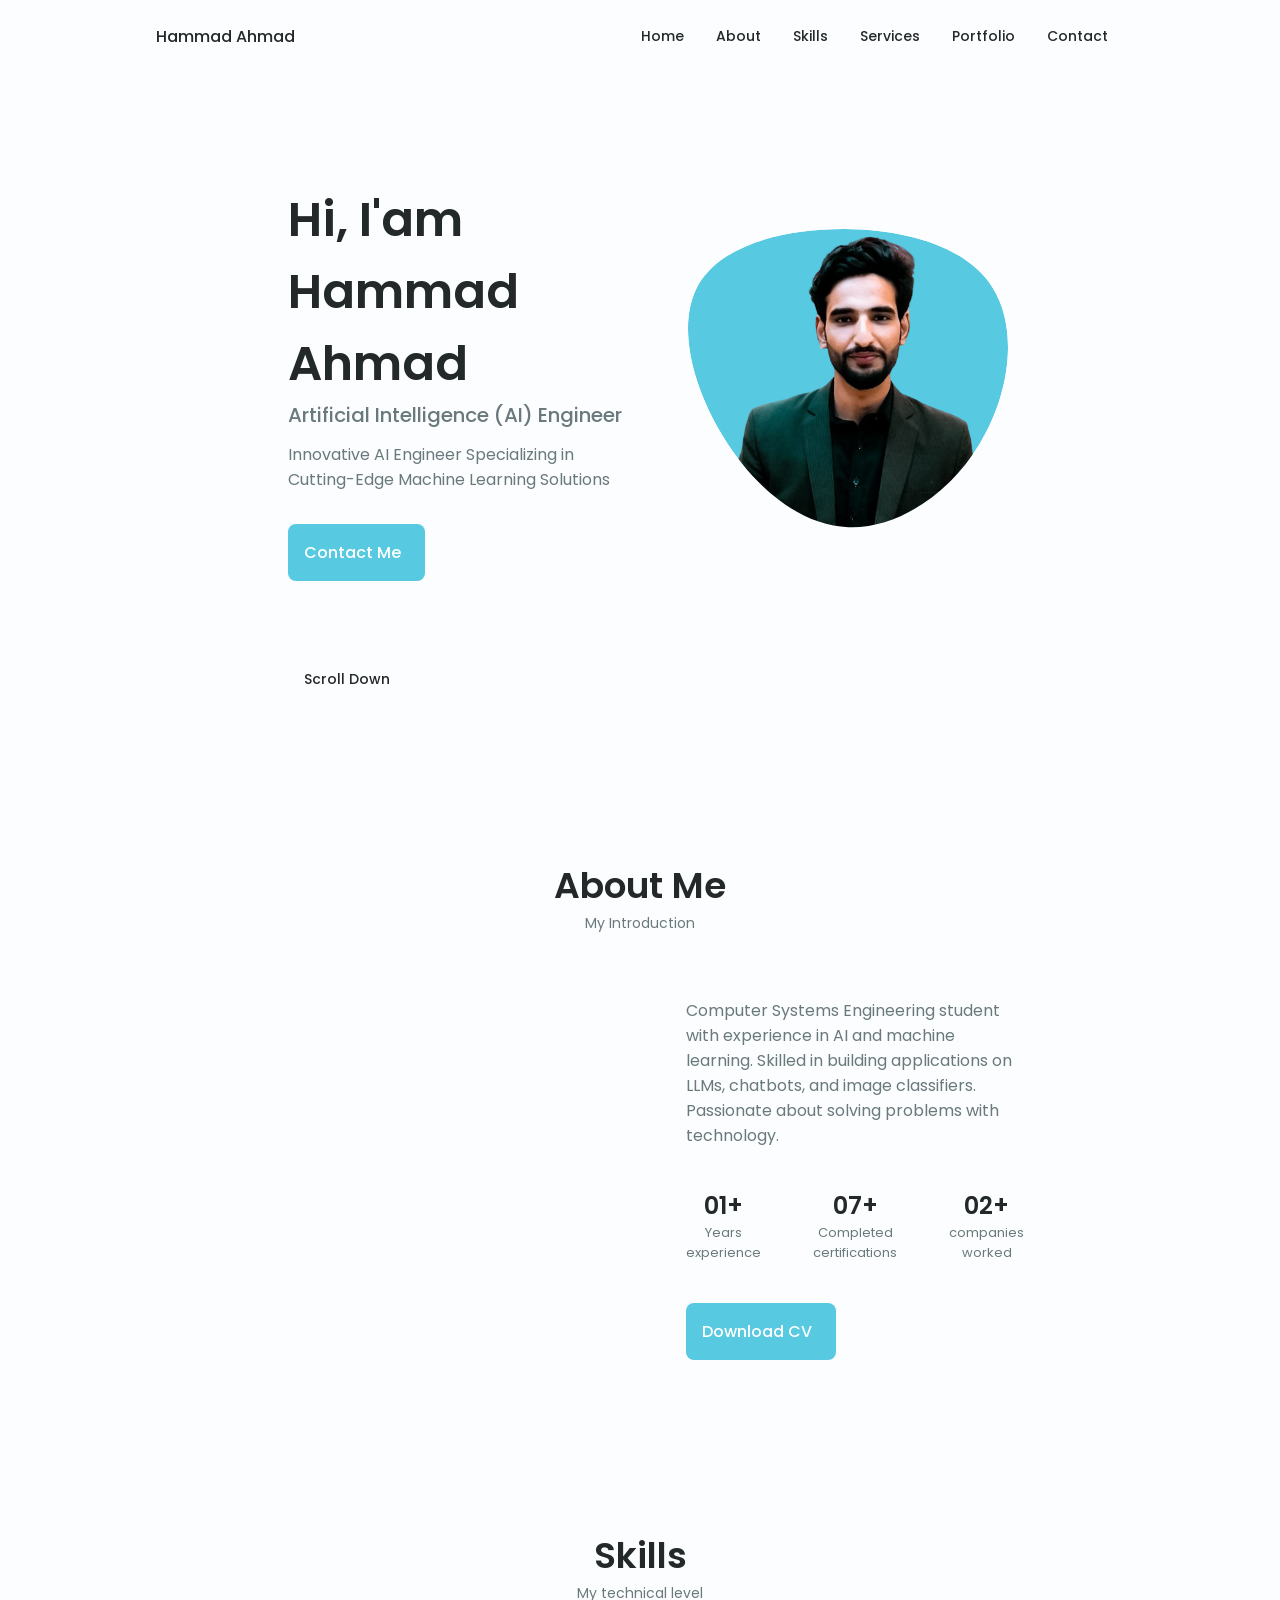
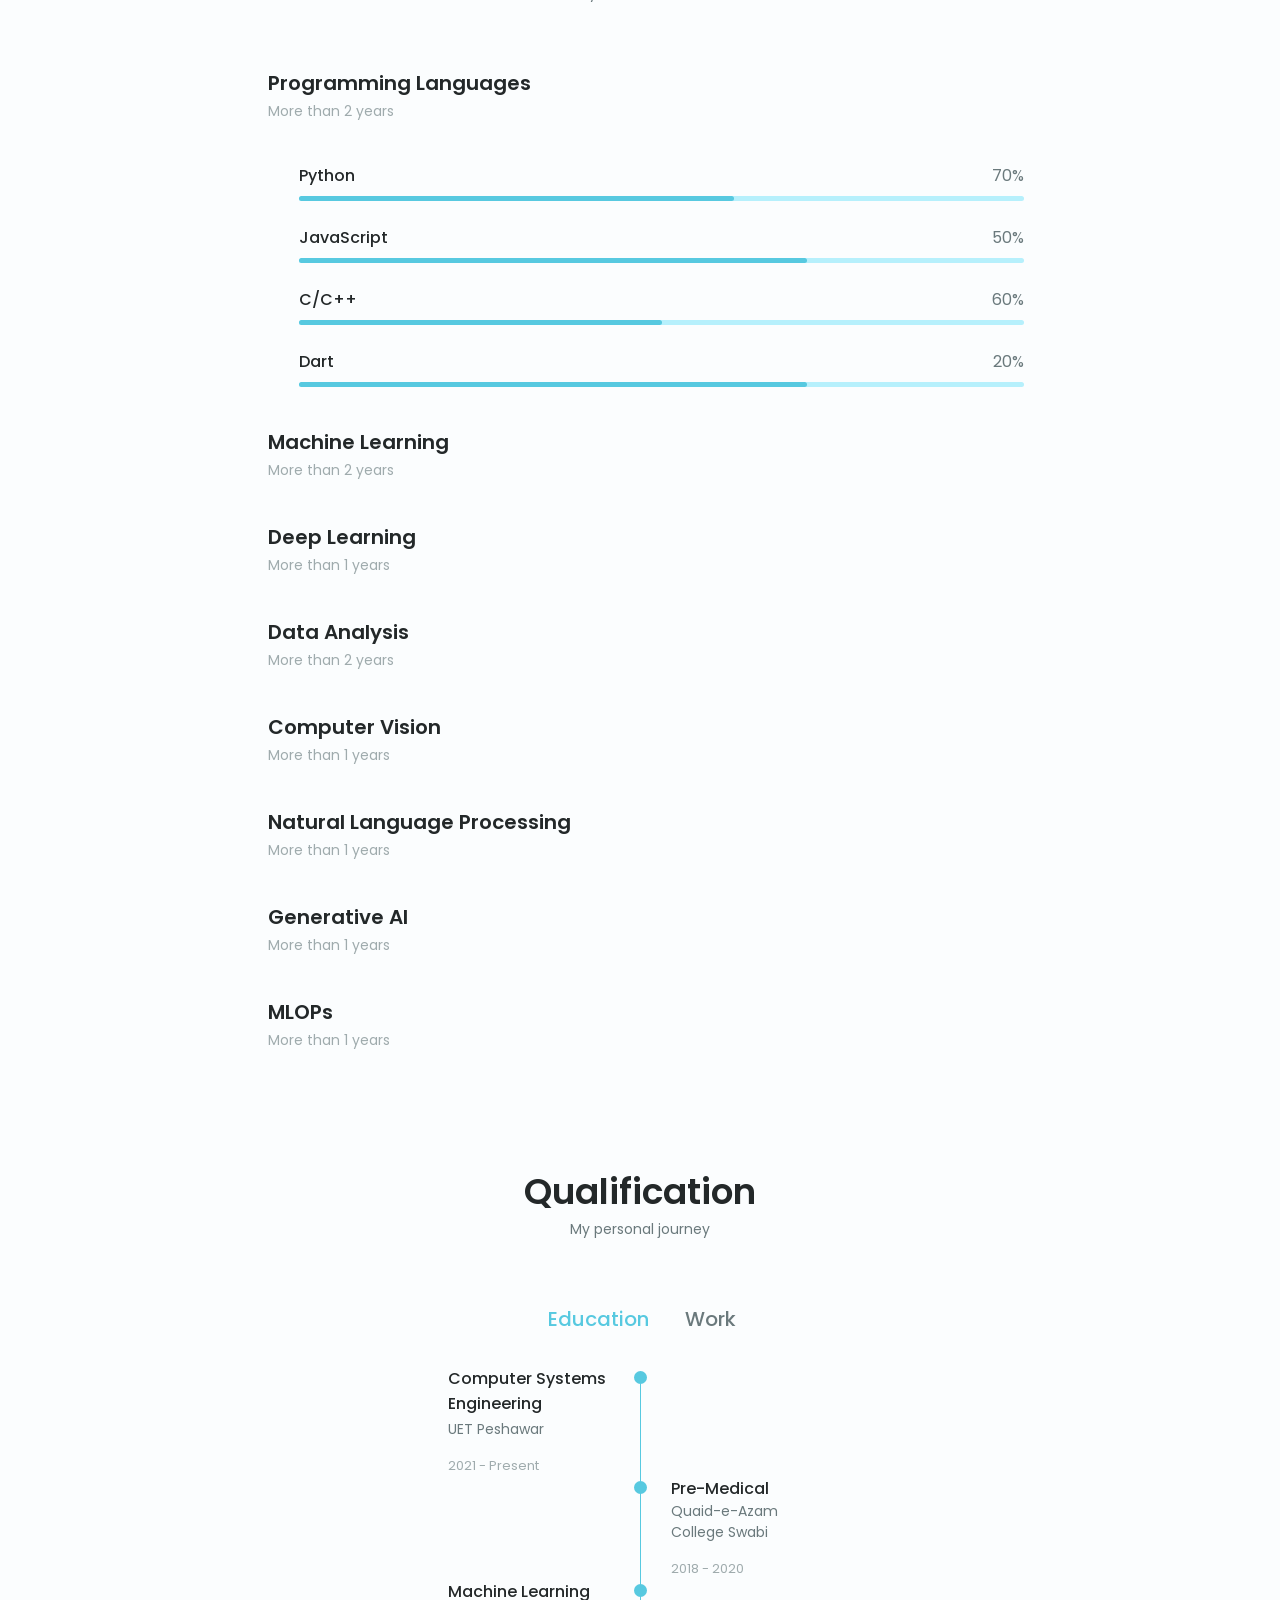
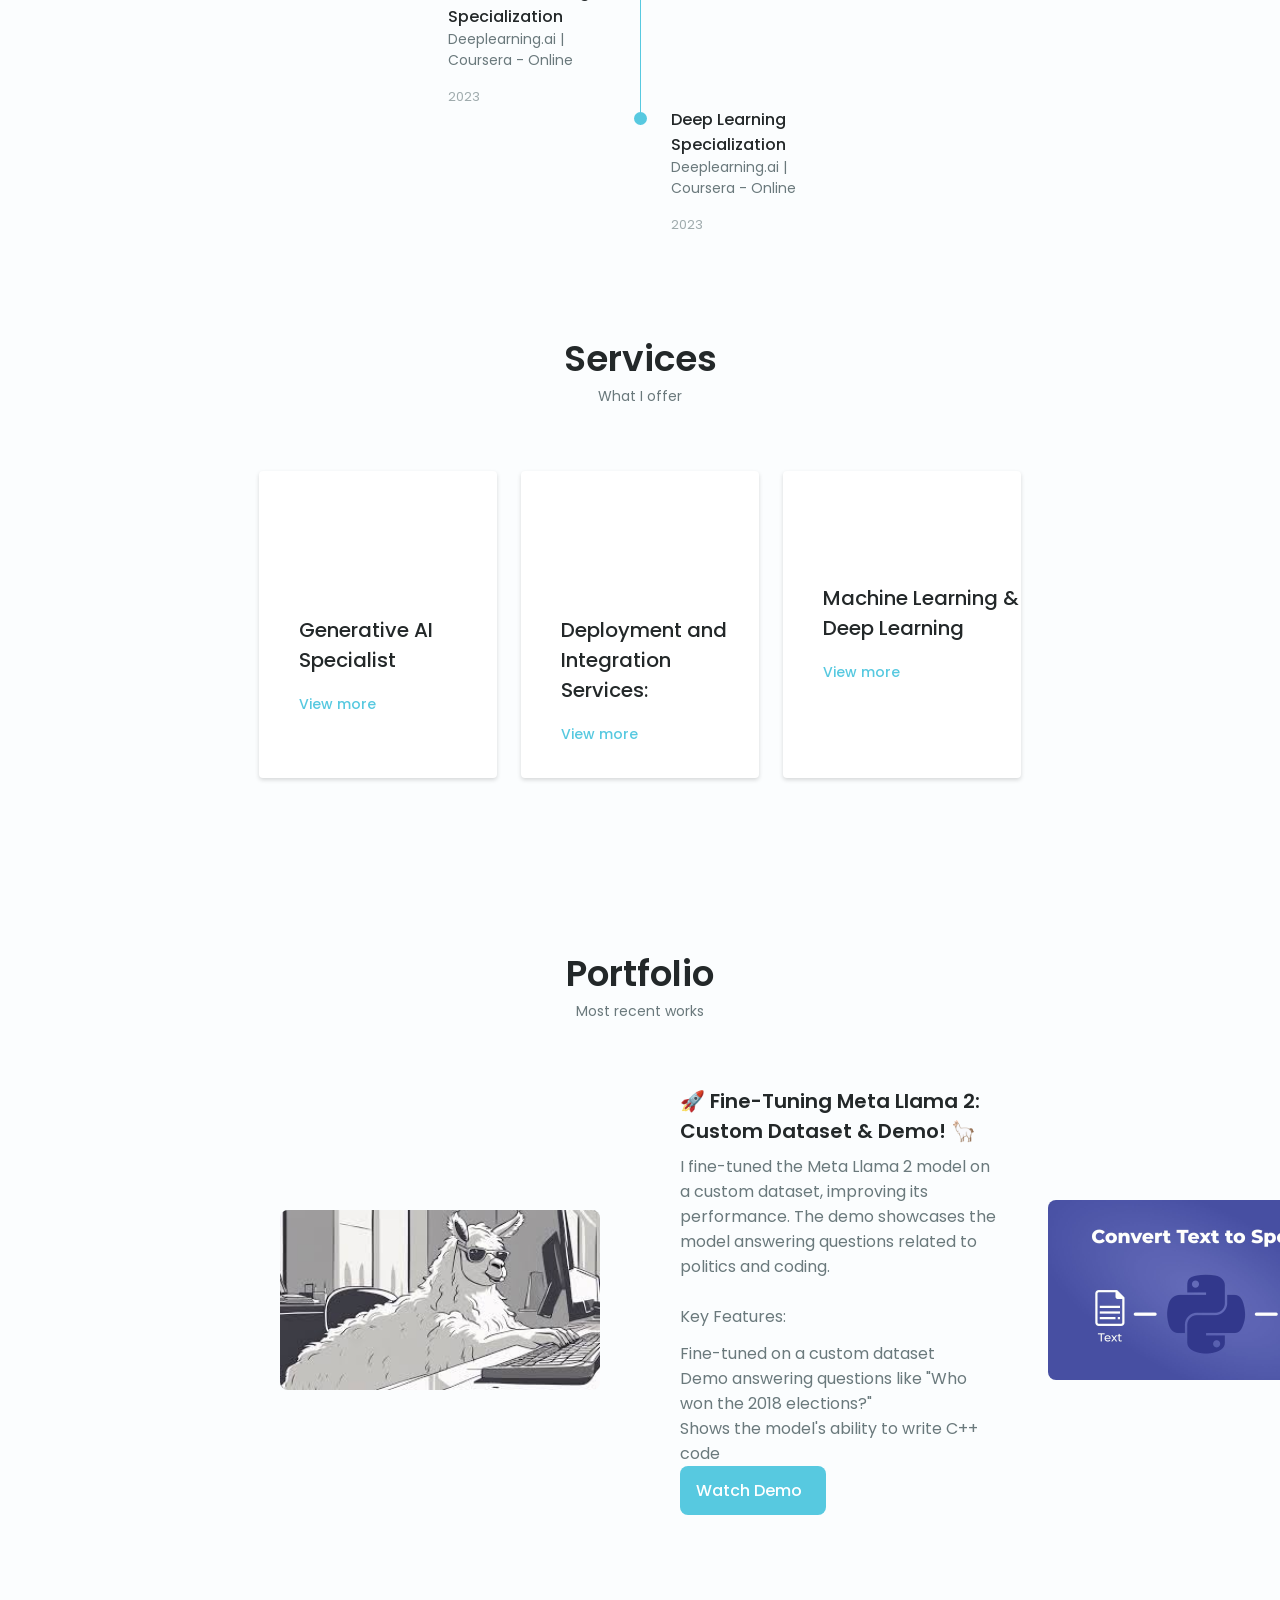
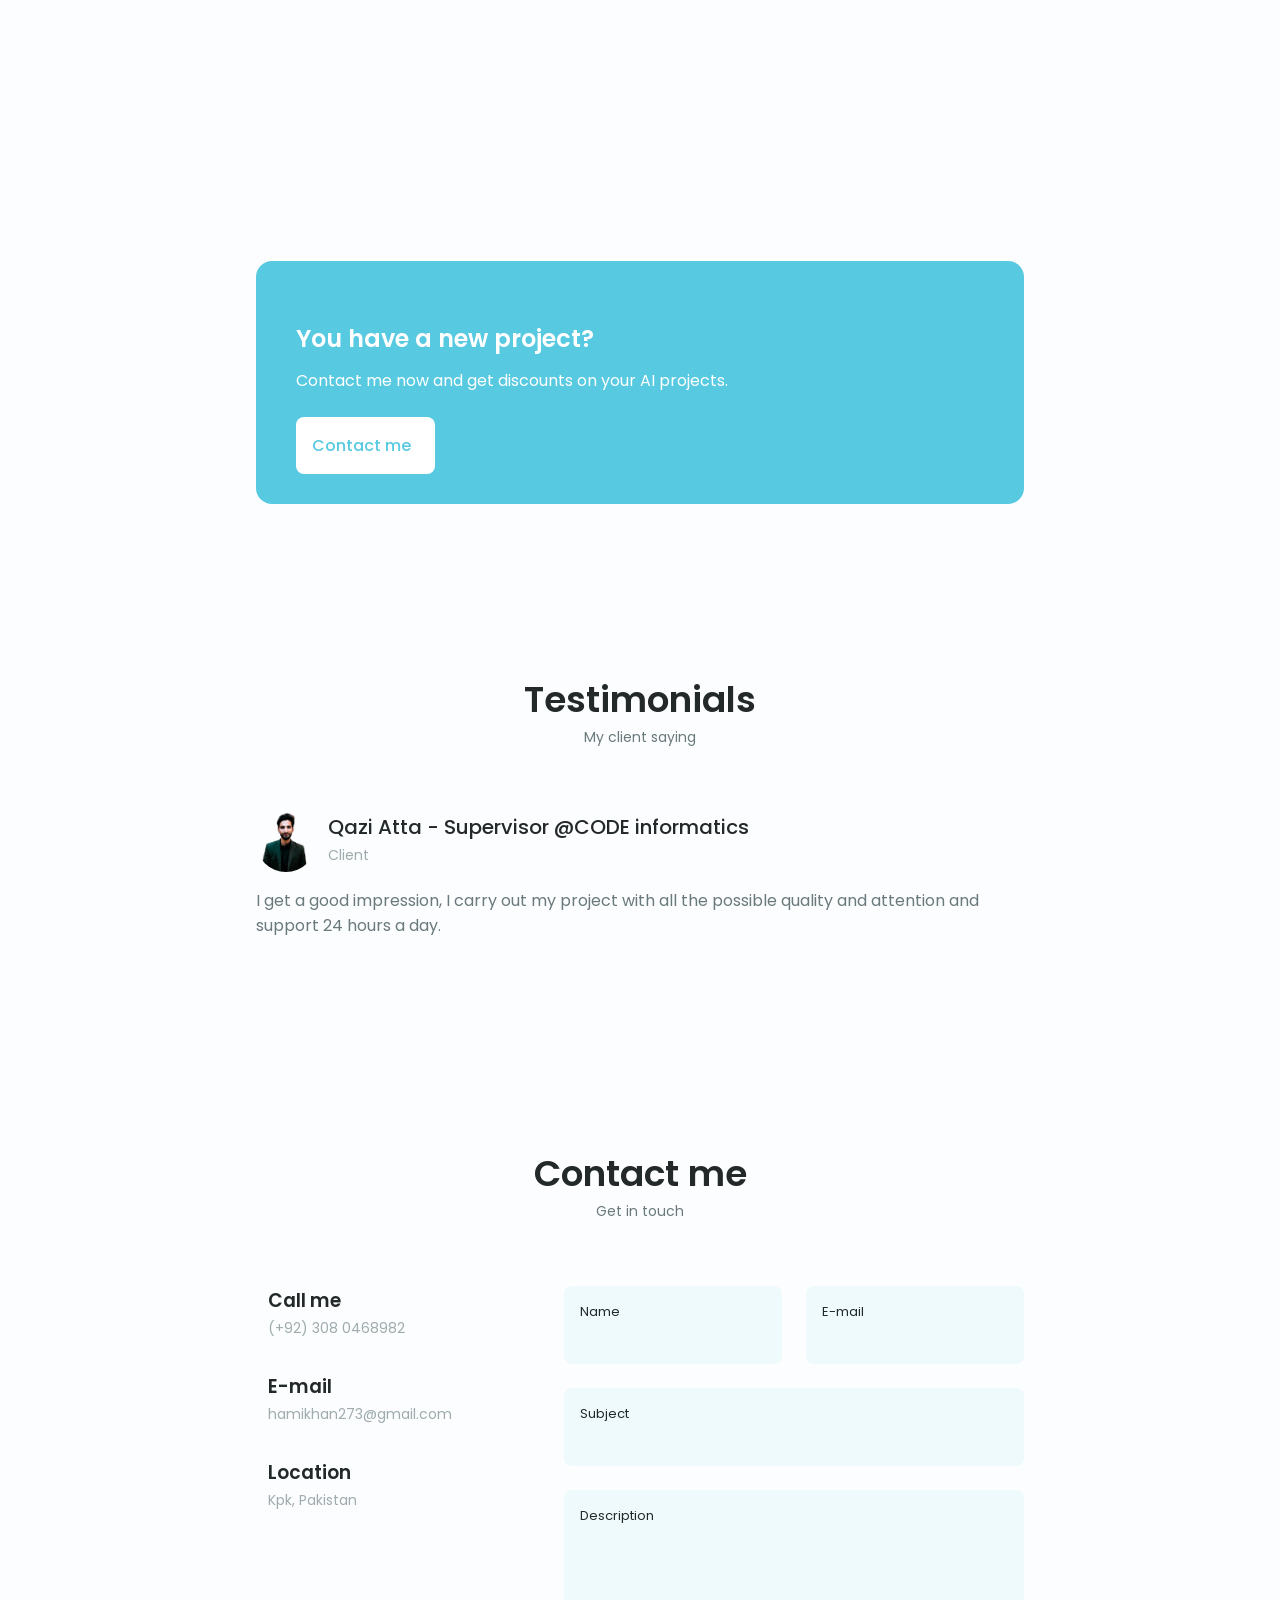
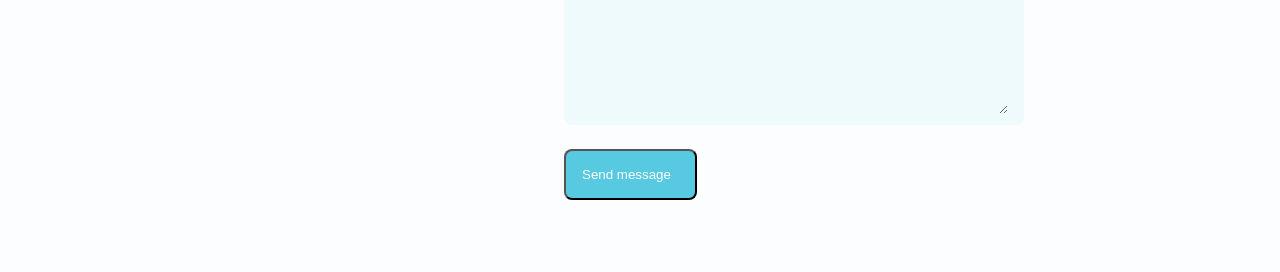
==== index.html @ 8056803f "Portfolio" ====
<!DOCTYPE html>
    <html lang="en">
    <head>
        <meta charset="UTF-8">
        <meta name="viewport" content="width=device-width, initial-scale=1.0">

        <!--==================== UNICONS ====================-->
        <link rel="stylesheet" href="https://unicons.iconscout.com/release/v4.0.0/css/line.css">
        
        <!--==================== SWIPER CSS ====================-->
        <link rel="stylesheet" href="./packages/css/swiper-bundle.min.css">
        
        <!--==================== CSS ====================-->
        <link rel="stylesheet" href="./packages/css/styles.css">

        <title>Hammad Ahmad</title>
    </head>
    <body>
        <!--==================== HEADER ====================-->
        <header class="header" id="header">
            <nav class="nav container">
                <a href="#" class="nav__logo">Hammad Ahmad</a>
                <div class="nav__menu" id="nav-menu">
                    <ul class="nav__list grid">
                        <li class="nav__item">
                            <a href="#home" class="nav__link">
                                <i class="uil uil-estate nav__icon"></i>Home
                            </a>
                        </li>
                        <li class="nav__item">
                            <a href="#about" class="nav__link">
                                <i class="uil uil-user nav__icon"></i>About
                            </a>
                        </li>
                        <li class="nav__item">
                            <a href="#skills" class="nav__link">
                                <i class="uil uil-file-alt nav__icon"></i>Skills
                            </a>
                        </li>
                          <li class="nav__item">
                            <a href="#services" class="nav__link">
                                <i class="uil uil-briefcase-alt nav__icon"></i>Services
                            </a>
                        </li>
                        <li class="nav__item">
                            <a href="#portfolio" class="nav__link">
                                <i class="uil uil-scenery nav__icon"></i>Portfolio                                
                            </a>
                        </li>
                        <li class="nav__item">
                            <a href="#contact" class="nav__link">
                                <i class="uil uil-message nav__icon"></i>Contact                               
                            </a>
                        </li>
                    </ul>
                    <i class="uil uil-times nav__close" id="nav-close"></i>
                </div>
                <div class="nav__btns">
                    <!-- Theme change button -->

                    <i class="uil uil-moon change-theme" id="theme-button"></i>

                    <div class="nav__toggle" id="nav-toggle">
                        <i class="uil uil-apps"></i>
                    </div>
                </div>
            </nav>
        </header>

        <!--==================== MAIN ====================-->
        <main class="main">
            <!--==================== HOME ====================-->
            <section class="home section" id="home">
                <div class="home__container container grid">
                    <div class="home__content grid">
                        <div class="home__social">
                            <a href="https://www.linkedin.com/in/hammad-ahmad-b91ba0247/" target="_blank" class="home__social-icon">
                                <i class="uil uil-linkedin-alt"></i>
                            </a>
                            <a href="https://www.instagram.com/hamikhan270/" target="_blank" class="home__social-icon">
                                <i class="uil uil-instagram-alt"></i>
                            </a>
                            <a href="https://github.com/Hamikha" target="_blank" class="home__social-icon">
                                <i class="uil uil-github-alt"></i>
                            </a>
                        </div>

                        <div class="home__img">
                            <svg class="home__blob" viewBox="0 0 200 187" xmlns="http://www.w3.org/2000/svg" xmlns:xlink="http://www.w3.org/1999/xlink">
                                <mask id="mask0" mask-type="alpha">
                                    <path d="M190.312 36.4879C206.582 62.1187 201.309 102.826 182.328 134.186C163.346 165.547 
                                    130.807 187.559 100.226 186.353C69.6454 185.297 41.0228 161.023 21.7403 129.362C2.45775 
                                    97.8511 -7.48481 59.1033 6.67581 34.5279C20.9871 10.1032 59.7028 -0.149132 97.9666 
                                    0.00163737C136.23 0.303176 174.193 10.857 190.312 36.4879Z"/>
                                </mask>
                                <g mask="url(#mask0)">
                                    <path d="M190.312 36.4879C206.582 62.1187 201.309 102.826 182.328 134.186C163.346 
                                    165.547 130.807 187.559 100.226 186.353C69.6454 185.297 41.0228 161.023 21.7403 
                                    129.362C2.45775 97.8511 -7.48481 59.1033 6.67581 34.5279C20.9871 10.1032 59.7028 
                                    -0.149132 97.9666 0.00163737C136.23 0.303176 174.193 10.857 190.312 36.4879Z"/>
                                    <image class="home__blob-img" x="" xlink:href="packages/images/Upload.png"/>
                                </g>
                            </svg>
                        </div>

                        <div class="home__data">
                            <h1 class="home__title">Hi, I'am Hammad Ahmad</h1>
                            <h3 class="home__subtitle">Artificial Intelligence (AI) Engineer</h3>
                            <p class="home__description">Innovative AI Engineer Specializing in Cutting-Edge Machine Learning Solutions</p>
                            <a href="#contact" class="button button--flex home__button">
                                Contact Me<i class="uil uil-message button__icon"></i>
                            </a>
                        </div>
                    </div>

                    <div class="home__scroll">
                        <a href="#about" class="home__scroll-button button--flex">
                            <i class="uil uil-mouse-alt home__scroll-mouse"></i>
                            <span class="home__scroll-name">Scroll Down</span>
                            <i class="uil uil-arrow-down home__scroll-arrow"></i>
                        </a>
                    </div>
                </div>
            </section>

            <!--==================== ABOUT ====================-->
            <section class="about section" id="about">
                <h2 class="section__title">About Me</h2>
                <span class="section__subtitle">My Introduction</span>

                <div class="about__container container grid">
                    <img src="packages/images/image2.jpg" alt="" class="about__img">
                    <div class="about__data">
                        <p class="about__description">
                            Computer Systems Engineering student with experience in AI and machine learning.
                            Skilled in building applications on LLMs, chatbots, and image classifiers.
                            Passionate about solving problems with technology.
                        </p>
                        <div class="about__info">
                            <div>
                                <span class="about__info-title">01+</span>
                                <span class="about__info-name">Years <br> experience</span>
                            </div>
                            <div>
                                <span class="about__info-title">07+</span>
                                <span class="about__info-name">Completed <br> certifications</span>
                            </div>
                            <div>
                                <span class="about__info-title">02+</span>
                                <span class="about__info-name">companies<br>worked</span>
                            </div>
                        </div>

                        <div class="about__buttons">
                            <a download="" href="Hammad_Ahmad Resume.pdf" class="button button--flex">
                                Download CV<i class="uil uil-download-alt button__icon"></i>
                            </a>
                        </div>
                    </div>
                </div>
            </section>

            <!--==================== SKILLS ====================-->
            <section class="skills section" id="skills">
                <h2 class="section__title">Skills</h2>
                <span class="section__subtitle">My technical level</span>

                <div class="skills__container container grid">
                    <div>
                         <!--==================== SKILL-1 ====================-->
                        <div class="skills__content skills__open">
                            <div class="skills__header">
                                <i class="uil uil-analytics skills__icon"></i>
                               <div>
                                   <h1 class="skills__title">Programming Languages</h1>
                                   <span class="skills__subtitle">More than 2 years</span>
                               </div>

                               <i class="uil uil-angle-down skills__arrow"></i>
                            </div>
                            <div class="skills__list grid">
                                <div class="skills__data">
                                    <div class="skills__titles">
                                        <h3 class="skills__name">Python</h3>
                                        <span class="skills__number">70%</span>
                                    </div>
                                    <div class="skills__bar">
                                        <span class="skills__percentage skills__python"></span>
                                    </div>
                                </div>
                               <div class="skills__data">
                                   <div class="skills__titles">
                                       <h3 class="skills__name">JavaScript</h3>
                                       <span class="skills__number">50%</span>
                                   </div>
                                   <div class="skills__bar">
                                       <span class="skills__percentage skills__tab"></span>
                                   </div>
                               </div>
                               <div class="skills__data">
                                   <div class="skills__titles">
                                       <h3 class="skills__name">C/C++</h3>
                                       <span class="skills__number">60%</span>
                                   </div>
                                   <div class="skills__bar">
                                       <span class="skills__percentage skills__sql"></span>
                                   </div>
                               </div>
                               <div class="skills__data">
                                   <div class="skills__titles">
                                       <h3 class="skills__name">Dart</h3>
                                       <span class="skills__number">20%</span>
                                   </div>
                                   <div class="skills__bar">
                                       <span class="skills__percentage skills__google"></span>
                                   </div>
                               </div>
                            </div>
                        </div>
                         <!--==================== SKILLS 2 ====================-->
                        <div class="skills__content skills__close">
                            <div class="skills__header">
                                <i class="uil uil-robot skills__icon"></i>
                               <div>
                                   <h1 class="skills__title">Machine Learning</h1>
                                   <span class="skills__subtitle">More than 2 years</span>
                               </div>

                               <i class="uil uil-angle-down skills__arrow"></i>
                            </div>
                            <div class="skills__list grid">
                                <div class="skills__data">
                                    <div class="skills__titles">
                                        <h3 class="skills__name">Supervised Machine Learning</h3>
                                        <span class="skills__number">80%</span>
                                    </div>
                                    <div class="skills__bar">
                                        <span class="skills__percentage skills__bank"></span>
                                    </div>
                               </div>
                               <div class="skills__data">
                                   <div class="skills__titles">
                                       <h3 class="skills__name">Unsupervised Machine Learning</h3>
                                       <span class="skills__number">60%</span>
                                   </div>
                                   <div class="skills__bar">
                                       <span class="skills__percentage skills__counter"></span>
                                   </div>
                               </div>
                               <div class="skills__data">
                                    <div class="skills__titles">
                                      <h3 class="skills__name">Reinforcement Learning</h3>
                                      <span class="skills__number">30%</span>
                                    </div>
                                    <div class="skills__bar">
                                       <span class="skills__percentage skills__google"></span>
                                    </div>
                                </div>
                            </div>
                        </div>
                    </div>

                    <div>
                        <!--==================== SKILLS 3 ====================-->
                        <div class="skills__content skills__close">
                            <div class="skills__header">
                               <i class="uil uil-brackets-curly skills__icon"></i>
                               <div>
                                   <h1 class="skills__title">Deep Learning</h1>
                                   <span class="skills__subtitle">More than 1 years</span>
                               </div>

                               <i class="uil uil-angle-down skills__arrow"></i>
                            </div>
                            <div class="skills__list grid">
                                <div class="skills__data">
                                    <div class="skills__titles">
                                        <h3 class="skills__name">CNN's</h3>
                                        <span class="skills__number">80%</span>
                                    </div>
                                    <div class="skills__bar">
                                        <span class="skills__percentage skills__html"></span>
                                    </div>
                                </div>
                               <div class="skills__data">
                                   <div class="skills__titles">
                                       <h3 class="skills__name">RNN's</h3>
                                       <span class="skills__number">80%</span>
                                   </div>
                                   <div class="skills__bar">
                                       <span class="skills__percentage skills__css"></span>
                                   </div>
                               </div>
                               <div class="skills__data">
                                   <div class="skills__titles">
                                       <h3 class="skills__name">LSTM's</h3>
                                       <span class="skills__number">60%</span>
                                   </div>
                                   <div class="skills__bar">
                                       <span class="skills__percentage skills__js"></span>
                                   </div>
                               </div>
                               <div class="skills__data">
                                   <div class="skills__titles">
                                       <h3 class="skills__name">Transformers</h3>
                                       <span class="skills__number">70%</span>
                                   </div>
                                   <div class="skills__bar">
                                       <span class="skills__percentage skills__wordpress"></span>
                                   </div>
                               </div>
                           </div>
                       </div>
                    </div>
                    <div>
                        <!--==================== SKILLS 4 ====================-->
                        <div class="skills__content skills__close">
                            <div class="skills__header">
                               <i class="uil uil-analytics skills__icon"></i>
                               <div>
                                   <h1 class="skills__title">Data Analysis</h1>
                                   <span class="skills__subtitle">More than 2 years</span>
                               </div>

                               <i class="uil uil-angle-down skills__arrow"></i>
                            </div>
                            <div class="skills__list grid">
                                <div class="skills__data">
                                    <div class="skills__titles">
                                        <h3 class="skills__name">Pandas</h3>
                                        <span class="skills__number">80%</span>
                                    </div>
                                    <div class="skills__bar">
                                        <span class="skills__percentage skills__html"></span>
                                    </div>
                                </div>
                               <div class="skills__data">
                                   <div class="skills__titles">
                                       <h3 class="skills__name">Numpy</h3>
                                       <span class="skills__number">80%</span>
                                   </div>
                                   <div class="skills__bar">
                                       <span class="skills__percentage skills__css"></span>
                                   </div>
                               </div>
                               <div class="skills__data">
                                   <div class="skills__titles">
                                       <h3 class="skills__name">Matplotlib</h3>
                                       <span class="skills__number">80%</span>
                                   </div>
                                   <div class="skills__bar">
                                       <span class="skills__percentage skills__js"></span>
                                   </div>
                               </div>
                               <div class="skills__data">
                                   <div class="skills__titles">
                                       <h3 class="skills__name">Seaborn</h3>
                                       <span class="skills__number">70%</span>
                                   </div>
                                   <div class="skills__bar">
                                       <span class="skills__percentage skills__wordpress"></span>
                                   </div>
                               </div>
                           </div>
                       </div>
                    </div>
                    <div>
                        <!--==================== SKILLS 5 ====================-->
                        <div class="skills__content skills__close">
                            <div class="skills__header">
                                <i class="uil uil-laptop skills__icon"></i>
                               <div>
                                   <h1 class="skills__title">Computer Vision</h1>
                                   <span class="skills__subtitle">More than 1 years</span>
                               </div>

                               <i class="uil uil-angle-down skills__arrow"></i>
                            </div>
                            <div class="skills__list grid">
                                <div class="skills__data">
                                    <div class="skills__titles">
                                        <h3 class="skills__name">OpenCV</h3>
                                        <span class="skills__number">70%</span>
                                    </div>
                                    <div class="skills__bar">
                                        <span class="skills__percentage skills__html"></span>
                                    </div>
                                </div>
                               <div class="skills__data">
                                   <div class="skills__titles">
                                       <h3 class="skills__name">Roboflow</h3>
                                       <span class="skills__number">60%</span>
                                   </div>
                                   <div class="skills__bar">
                                       <span class="skills__percentage skills__css"></span>
                                   </div>
                               </div>
                               <div class="skills__data">
                                   <div class="skills__titles">
                                       <h3 class="skills__name">YOLO</h3>
                                       <span class="skills__number">80%</span>
                                   </div>
                                   <div class="skills__bar">
                                       <span class="skills__percentage skills__js"></span>
                                   </div>
                               </div>
                              </div>
                       </div>
                    </div>
                    <div>
                        <!--==================== SKILLS 6 ====================-->
                        <div class="skills__content skills__close">
                            <div class="skills__header">
                                <i class="uil uil-flower skills__icon"></i>
                               <div>
                                   <h1 class="skills__title">Natural Language Processing</h1>
                                   <span class="skills__subtitle">More than 1 years</span>
                               </div>

                               <i class="uil uil-angle-down skills__arrow"></i>
                            </div>
                            <div class="skills__list grid">
                                <div class="skills__data">
                                    <div class="skills__titles">
                                        <h3 class="skills__name">NLTK</h3>
                                        <span class="skills__number">70%</span>
                                    </div>
                                    <div class="skills__bar">
                                        <span class="skills__percentage skills__html"></span>
                                    </div>
                                </div>
                               <div class="skills__data">
                                   <div class="skills__titles">
                                       <h3 class="skills__name">spaCy</h3>
                                       <span class="skills__number">60%</span>
                                   </div>
                                   <div class="skills__bar">
                                       <span class="skills__percentage skills__css"></span>
                                   </div>
                               </div>
                               <div class="skills__data">
                                   <div class="skills__titles">
                                       <h3 class="skills__name">Text Processing</h3>
                                       <span class="skills__number">80%</span>
                                   </div>
                                   <div class="skills__bar">
                                       <span class="skills__percentage skills__js"></span>
                                   </div>
                               </div>
                              </div>
                       </div>
                    </div>
                    <div>
                        <!--==================== SKILLS 7 ====================-->
                        <div class="skills__content skills__close">
                            <div class="skills__header">
                                <i class="uil uil-crosshairs skills__icon"></i>
                               <div>
                                   <h1 class="skills__title">Generative AI</h1>
                                   <span class="skills__subtitle">More than 1 years</span>
                               </div>

                               <i class="uil uil-angle-down skills__arrow"></i>
                            </div>
                            <div class="skills__list grid">
                                <div class="skills__data">
                                    <div class="skills__titles">
                                        <h3 class="skills__name">LLM's</h3>
                                        <span class="skills__number">90%</span>
                                    </div>
                                    <div class="skills__bar">
                                        <span class="skills__percentage skills__html"></span>
                                    </div>
                                </div>
                               <div class="skills__data">
                                   <div class="skills__titles">
                                       <h3 class="skills__name">LangChain</h3>
                                       <span class="skills__number">80%</span>
                                   </div>
                                   <div class="skills__bar">
                                       <span class="skills__percentage skills__css"></span>
                                   </div>
                               </div>
                               <div class="skills__data">
                                   <div class="skills__titles">
                                       <h3 class="skills__name">Hugging Face</h3>
                                       <span class="skills__number">80%</span>
                                   </div>
                                   <div class="skills__bar">
                                       <span class="skills__percentage skills__js"></span>
                                   </div>
                               </div>
                              </div>
                       </div>
                    </div>
                    <div>
                        <!--==================== SKILLS 8 ====================-->
                        <div class="skills__content skills__close">
                            <div class="skills__header">
                                <i class="uil uil-monitor-heart-rate skills__icon"></i>
                               <div>
                                   <h1 class="skills__title">MLOPs</h1>
                                   <span class="skills__subtitle">More than 1 years</span>
                               </div>

                               <i class="uil uil-angle-down skills__arrow"></i>
                            </div>
                            <div class="skills__list grid">
                                <div class="skills__data">
                                    <div class="skills__titles">
                                        <h3 class="skills__name">FastAPI</h3>
                                        <span class="skills__number">70%</span>
                                    </div>
                                    <div class="skills__bar">
                                        <span class="skills__percentage skills__html"></span>
                                    </div>
                                </div>
                               <div class="skills__data">
                                   <div class="skills__titles">
                                       <h3 class="skills__name">Docker</h3>
                                       <span class="skills__number">70%</span>
                                   </div>
                                   <div class="skills__bar">
                                       <span class="skills__percentage skills__css"></span>
                                   </div>
                               </div>
                               <div class="skills__data">
                                   <div class="skills__titles">
                                       <h3 class="skills__name">Github</h3>
                                       <span class="skills__number">80%</span>
                                   </div>
                                   <div class="skills__bar">
                                       <span class="skills__percentage skills__js"></span>
                                   </div>
                               </div>
                              </div>
                       </div>
                    </div>
                </div>
            </section>

              <!--==================== QUALIFICATION ====================-->
        <section class="qualification__section">
            <h2 class="section__title">Qualification</h2>
            <span class="section__subtitle">My personal journey</span>

            <div class="qualification__container container">
                <div class="qualification__tabs">
                    <div class="qualification__button button--flex qualification__active" data-target='#education'>
                        <i class="uil uil-graduation-cap qualification__icon"></i>
                        Education
                    </div>

                    <div class="qualification__button button--flex" data-target="#work">
                        <i class="uil uil-briefcase-alt qualification__icon"></i>
                        Work
                    </div>
                </div>

                <div class="qualification__sections">
            <!--==================== QUALIFICATION CONTENT 1 ====================-->
            <div class="qualification__content qualification__active" data-content id="education">
             <!--==================== QUALIFICATION 1 ====================--> 
             <div class="qualification__data">
                 <div>
                     <h3 class="qualification__title">Computer Systems Engineering</h3>
                     <span class="qualification__subtitle">UET Peshawar</span>
                     <div class="qualification__calendar">
                        <i class="uil uil-calendar-alt"></i>
                        2021 - Present
                     </div>
                 </div>

                 <div>
                     <span class="qualification__rounder"></span>
                     <span class="qualification__line"></span>
                 </div>
             </div>
             
             <!--==================== QUALIFICATION 2 ====================--> 
             <div class="qualification__data">
                <div></div>
                <div>
                   <span class="qualification__rounder"></span>
                   <span class="qualification__line"></span>
                </div>

                <div>
                    <h3 class="qualification__title">Pre-Medical</h3>
                    <span class="qualification__subtitle">Quaid-e-Azam College Swabi</span>
                    <div class="qualification__calendar">
                       <i class="uil uil-calendar-alt"></i>
                       2018 - 2020
                    </div>
                </div>
            </div> 

            <!--==================== QUALIFICATION 3 ====================--> 
            <div class="qualification__data">
                <div>
                    <h3 class="qualification__title">Machine Learning Specialization</h3>
                    <span class="qualification__subtitle">Deeplearning.ai | Coursera - Online</span>
                    <div class="qualification__calendar">
                       <i class="uil uil-calendar-alt"></i>
                       2023
                    </div>
                </div>

                <div>
                    <span class="qualification__rounder"></span>
                    <span class="qualification__line"></span>
                </div>
            </div> 

            <!--==================== QUALIFICATION 4 ====================--> 
            <div class="qualification__data">
                <div></div>
                <div>
                    <span class="qualification__rounder"></span>
                   <!-- <span class="qualification__line"></span> -->
                </div>

                <div>
                    <h3 class="qualification__title">Deep Learning Specialization</h3>
                    <span class="qualification__subtitle">Deeplearning.ai | Coursera - Online</span>
                    <div class="qualification__calendar">
                       <i class="uil uil-calendar-alt"></i>
                       2023
                    </div>
                </div>

                
            </div>
            </div>
            
            <!--==================== QUALIFICATION CONTENT 2 ====================-->
            <div class="qualification__content" data-content id="work">
                <!--==================== QUALIFICATION 1 ====================--> 
                <div class="qualification__data">
                    <div>
                        <h3 class="qualification__title">Machine Learning Intern</h3>
                        <span class="qualification__subtitle">Tanxor - Remote</span>
                        <div class="qualification__calendar">
                           <i class="uil uil-calendar-alt"></i>
                           2023
                        </div>
                    </div>
   
                    <div>
                        <span class="qualification__rounder"></span>
                        <span class="qualification__line"></span>
                    </div>
                </div>
                
                <!--==================== QUALIFICATION 2 ====================--> 
                <div class="qualification__data">
                   <div></div>
                   <div>
                      <span class="qualification__rounder"></span>
                      <span class="qualification__line"></span>
                   </div>
   
                   <div>
                       <h3 class="qualification__title">Code Alpha</h3>
                       <span class="qualification__subtitle">NLP Intern - Remote</span>
                       <div class="qualification__calendar">
                          <i class="uil uil-calendar-alt"></i>
                          2024
                       </div>
                   </div>
               </div> 
   
               <!--==================== QUALIFICATION 3 ====================--> 
               <div class="qualification__data">
                   <div>
                       <h3 class="qualification__title">Technical Intern</h3>
                       <span class="qualification__subtitle">CODE Informatics - Islamabad Pakistan</span>
                       <div class="qualification__calendar">
                          <i class="uil uil-calendar-alt"></i>
                          2024 - Present
                       </div>
                   </div>
   
                   <div>
                       <span class="qualification__rounder"></span>
                       <!-- <span class="qualification__line"></span> -->
                   </div>
               </div> 
          
               </div> 
             
               </div>
            </div>
        </section>
      
        <!--==================== SERVICES ====================-->
        <section class="services section" id="services">
            <h2 class="section__title">Services</h2>
            <span class="section__subtitle">What I offer</span>

            <div class="services__container container grid">
        <!--==================== SERVICES 1 ====================-->  
        <div class="services__content">
            <div>
                <i class="uil uil-analytics skills__icon"></i>
                <h3 class="services__title">Generative AI Specialist<br></h3>
            </div>
            <span class="button button--flex button--small button--link services__button">
                View more
                <i class="uil uil-arrow-right button__icon"></i>
            </span>

            <div class="services__modal">
                <div class="services__modal-content">
                    <h4 class="services__modal-title">Generative AI Specialist<br></h4>
                    <i class="uil uil-times services__modal-close"></i>

                    <ul class="services__modal-services grid">
                        <li class="services__modal-service">
                            <i class="uil uil-check-circle services__modal-icon"></i>
                            <p>I will train and deploy custom TTS models for various languages, including voice cloning.</p>
                        </li>

                        <li class="services__modal-service">
                            <i class="uil uil-check-circle services__modal-icon"></i>
                            <p>I will create models that generate images from textual descriptions using advanced techniques.</p>
                        </li>

                        <li class="services__modal-service">
                            <i class="uil uil-check-circle services__modal-icon"></i>
                            <p> I will develop models that convert images to descriptive text, useful for accessibility and content creation.</p>
                        </li>

                        <li class="services__modal-service">
                            <i class="uil uil-check-circle services__modal-icon"></i>
                            <p>I will fine-tune language models for creative writing, chatbot development, and other applications.</p>
                        </li>
                    </ul>
                </div>
            </div>
        </div>  
        
        <!--==================== SERVICES 2 ====================--> 
        <div class="services__content">
            <div>
                <i class="uil uil-money-bill skills__icon"></i>
                <h3 class="services__title">Deployment and Integration Services:<br> </h3>
            </div>
            <span class="button button--flex button--small button--link services__button">
                View more
                <i class="uil uil-arrow-right button__icon"></i>
            </span>

            <div class="services__modal">
                <div class="services__modal-content">
                    <h4 class="services__modal-title">Deployment and Integration Services:<br></h4>
                    <i class="uil uil-times services__modal-close"></i>

                    <ul class="services__modal-services grid">
                        <li class="services__modal-service">
                            <i class="uil uil-check-circle services__modal-icon"></i>
                            <p>I will create and deploy APIs for machine learning models using FastAPI, ensuring efficient and scalable integration into applications.</p>
                        </li>

                        <li class="services__modal-service">
                            <i class="uil uil-check-circle services__modal-icon"></i>
                            <p>I will containerize AI models and applications to ensure consistency across different environments and simplify deployment.</p>
                        </li>

                        <li class="services__modal-service">
                            <i class="uil uil-check-circle services__modal-icon"></i>
                            <p>I will create frontends using HTML, CSS, and JavaScript, and connect them with backends for demo purposes.</p>
                        </li>

                      </ul>
                </div>
            </div>
        </div>  
       
        <!--==================== SERVICES 3 ====================-->
        <div class="services__content">
            <div>
                <i class="uil uil-arrow services__icon"></i>
                <h3 class="services__title">Machine Learning & Deep Learning<br></h3>
            </div>
            <span class="button button--flex button--small button--link services__button">
                View more
                <i class="uil uil-arrow-right button__icon"></i>
            </span>

            <div class="services__modal">
                <div class="services__modal-content">
                    <h4 class="services__modal-title">Machine Learning & Deep Learning<br></h4>
                    <i class="uil uil-times services__modal-close"></i>

                    <ul class="services__modal-services grid">
                        <li class="services__modal-service">
                            <i class="uil uil-check-circle services__modal-icon"></i>
                            <p>I will develop custom Natural Language Processing systems for tasks like sentiment analysis, named entity recognition, and chatbot development.</p>
                        </li>

                        <li class="services__modal-service">
                            <i class="uil uil-check-circle services__modal-icon"></i>
                            <p> I will implement and deploy image classification systems, object detection (YOLOv8), and more using CNNs and other architectures.</p>
                        </li>

                        <li class="services__modal-service">
                            <i class="uil uil-check-circle services__modal-icon"></i>
                            <p>I will design and deploy personalized recommendation systems based on user preferences.</p>
                        </li>
                    </ul>
                </div>
            </div>
        </div> 
  
       
        </div>
        </section>
        <!--==================== PORTFOLIO ====================-->
        <section class="portfolio section" id="portfolio">

            <h2 class="section__title">Portfolio</h2>
            <span class="section__subtitle">Most recent works</span>

            <div class="portfolio__container container swiper-container">
                <div class="swiper-wrapper">
        <!--==================== PORTFOLIO 1 ====================-->
        
        <div class="portfolio__content grid swiper-slide">
            <img src="./packages/images/llama2.jpg" alt="" class="portfolio__img">
        
            <div class="portfolio_">
                <h3 class="portfolio__title">🚀 Fine-Tuning Meta Llama 2: Custom Dataset & Demo! 🦙</h3>
                <p class="portfolio__description">
                    I fine-tuned the Meta Llama 2 model on a custom dataset, improving its performance. The demo showcases the model answering questions related to politics and coding.
                    <br><br>
                    Key Features:
                    <ul>
                        <li>Fine-tuned on a custom dataset</li>
                        <li>Demo answering questions like "Who won the 2018 elections?"</li>
                        <li>Shows the model's ability to write C++ code</li>
                    </ul>
                </p>
                <a href="https://youtu.be/Ownrzb7OOsc?si=ktwtImJBL88YhQwa" class="button button--flex button--small portfolio__button">
                    Watch Demo
                    <i class="uil uil-arrow-right button__icon"></i>
                </a>
            </div>
        </div>
        

            <!--==================== PORTFOLIO 2 ====================-->
        
            <div class="portfolio__content grid swiper-slide">
                <img src="./packages/images/package_1.jfif" alt="" class="portfolio__img">
            
                <div class="portfolio_">
                    <h3 class="portfolio__title">🗣️ Multilingual Text-to-Speech: English, Urdu & Hindi in Action! 🌍</h3>
                    <p class="portfolio__description">
                        A multilingual text-to-speech project supporting English, Urdu, and Hindi, making communication easier across these languages.
                        <br><br>
                        Key Features:
                        <ul>
                            <li>Supports English, Urdu, and Hindi</li>
                            <li>Uses Bark by Suno & TTS by Facebook</li>
                            <li>Backend with FastAPI and frontend with HTML, CSS, JavaScript</li>
                        </ul>
                    </p>
                    <a href="https://youtu.be/Dk0LM41kAxM?si=fBLDMQ3qAG8FGeKa" class="button button--flex button--small portfolio__button">
                        Watch Demo
                        <i class="uil uil-arrow-right button__icon"></i>
                    </a>
                </div>
            </div>
            

            <!--==================== PORTFOLIO 3 ====================-->
        
            <div class="portfolio__content grid swiper-slide">
                <img src="./packages/images/image_generation.jpg" alt="" class="portfolio__img">
            
                <div class="portfolio_">
                    <h3 class="portfolio__title">🎨 Automated Image Prompt Generation: Transform Ideas into Stunning Visuals! 🚀</h3>
                    <p class="portfolio__description">
                        A project that automates the process of generating high-quality image prompts using AI. 
                        Just share your desired context, and the system generates tailored prompts to create visuals in seconds.
                        <br><br>
                        Key Features:
                        <ul>
                            <li>AI-driven prompt generation</li>
                            <li>Fast image creation with Flux.1 Schnell model</li>
                            <li>Backend with FastAPI and frontend with JavaScript</li>
                        </ul>
                    </p>
                    <a href="https://www.linkedin.com/posts/hammad-ahmad-b91ba0247_automatedimagegeneration-activity-7235197115927302144-CoQE?utm_source=share&utm_medium=member_desktop" class="button button--flex button--small portfolio__button">
                        Watch Demo
                        <i class="uil uil-arrow-right button__icon"></i>
                    </a>
                </div>
            </div>

            <!--==================== PORTFOLIO 4 ====================-->

            <div class="portfolio__content grid swiper-slide">
                <img src="./packages/images/voice_cloning.jpg" alt="" class="portfolio__img">
            
                <div class="portfolio_">
                    <h3 class="portfolio__title">🎙️ Easy Voice Cloning with Bark Model & Custom Voices! 🚀</h3>
                    <p class="portfolio__description">
                        A project that simplifies voice cloning using the Bark model by Suno. Clone voices accurately in just 6 easy steps, 
                        making it perfect for AI audio projects or personalized applications.
                        <br><br>
                        Key Features:
                        <ul>
                            <li>Cloning using Bark model</li>
                            <li>Upload 1-minute audio and reference text for tone matching</li>
                            <li>Backend with FastAPI and frontend with JavaScript</li>
                        </ul>
                    </p>
                    <a href="https://youtu.be/8-MIxYUX0Ss?si=5XZm9bK2VxjADOxU" class="button button--flex button--small portfolio__button">
                        Watch Demo
                        <i class="uil uil-arrow-right button__icon"></i>
                    </a>
                </div>
            </div>

            <!--==================== PORTFOLIO 5 ====================-->
            <div class="portfolio__content grid swiper-slide">
                <img src="./packages/images/ngrok.png" alt="" class="portfolio__img">
            
                <div class="portfolio_">
                    <h3 class="portfolio__title">🌐 Ngrok: Take Your Local Projects Global in Minutes! 🚀</h3>
                    <p class="portfolio__description">
                        A project showcasing how to expose local projects securely to the world using Ngrok. 
                        Steps include training a caption generator model, deploying with FastAPI, containerizing with Docker, and making it publicly accessible.
                        <br><br>
                        Key Features:
                        <ul>
                            <li>Ngrok for secure local-to-global project access</li>
                            <li>FastAPI for backend deployment</li>
                            <li>Docker for portability and easy sharing</li>
                        </ul>
                    </p>
                    <a href="https://www.linkedin.com/posts/hammad-ahmad-b91ba0247_ngrok-devlife-localdevelopment-activity-7233538875380387840-UV4D?utm_source=share&utm_medium=member_desktop" class="button button--flex button--small portfolio__button">
                        Watch Demo
                        <i class="uil uil-arrow-right button__icon"></i>
                    </a>
                </div>
            </div>

            <!--==================== PORTFOLIO 6 ====================-->
            <div class="portfolio__content grid swiper-slide">
                <img src="./packages/images/rag.png" alt="" class="portfolio__img">
            
                <div class="portfolio_">
                    <h3 class="portfolio__title">📚 RAG on MBSD Book: AI-Powered Learning Redefined! 🚀</h3>
                    <p class="portfolio__description">
                        Showcasing my RAG implementation on the MBSD book from my 6th semester, transforming it into an interactive learning tool. 
                        This project leverages cutting-edge AI techniques to provide intelligent, adaptive learning experiences.
                        <br><br>
                        Key Features:
                        <ul>
                            <li>Gemini LLM for intelligent responses</li>
                            <li>Pinecone for fast retrieval</li>
                            <li>Zero-shot prompting for adaptive answers</li>
                            <li>Sentence Transformers for precise embeddings</li>
                            <li>LangChain for seamless integration</li>
                        </ul>
                    </p>
                    <a href="https://youtu.be/EQKOqRSCh8M?si=C9bNKlchbVGScXMb" class="button button--flex button--small portfolio__button">
                        Watch Demo
                        <i class="uil uil-arrow-right button__icon"></i>
                    </a>
                </div>
            </div>

            <!--==================== PORTFOLIO 7 ====================-->
            <div class="portfolio__content grid swiper-slide">
                <img src="./packages/images/graphrag.jpg" alt="" class="portfolio__img">
            
                <div class="portfolio_">
                    <h3 class="portfolio__title">🚀 Revolutionizing Mental Health Support with GraphRAG AI Chatbot! 🧠</h3>
                    <p class="portfolio__description">
                        Introducing the **GraphRAG AI Chatbot**, a breakthrough in mental health tech powered by Knowledge Graphs and NLP. This chatbot provides meaningful support, leveraging AI for good.
                        <br><br>
                        Key Features:
                        <ul>
                            <li>Scraped 74 mental health Wikipedia pages</li>
                            <li>Built a graph database with nodes & relationships</li>
                            <li>Powered by Retrieval and Zero-shot prompting</li>
                        </ul>
                    </p>
                    <a href="https://youtu.be/TUey7kCnXyo?si=nuDzhiDcC19u00YA" class="button button--flex button--small portfolio__button">
                        Watch Demo
                        <i class="uil uil-arrow-right button__icon"></i>
                    </a>
                </div>
            </div>

            <!--==================== PORTFOLIO 8 ====================-->
            <div class="portfolio__content grid swiper-slide">
                <img src="./packages/images/ats.jpg" alt="" class="portfolio__img">
            
                <div class="portfolio_">
                    <h3 class="portfolio__title">AI-Powered ATS Tracker for Streamlined Hiring</h3>
                    <p class="portfolio__description">
                        Discover how to enhance hiring efficiency with an **AI-powered ATS tracker**. This tool uses Generative AI to evaluate resumes, identify skill gaps, and match candidates to job descriptions seamlessly.
                        <br><br>
                        Perfect for HR professionals and recruiters looking to simplify their hiring process.
                    </p>
                    <a href="https://youtu.be/C4Ul3mBy7lc?si=ILkuB_WTzrGfmC5h" class="button button--flex button--small portfolio__button">
                        Watch Demo
                        <i class="uil uil-arrow-right button__icon"></i>
                    </a>
                </div>
            </div>

            <!--==================== PORTFOLIO 9 ====================-->
            <div class="portfolio__content grid swiper-slide">
                <img src="./packages/images/graphrag.jpg" alt="" class="portfolio__img">
            
                <div class="portfolio_">
                    <h3 class="portfolio__title">HealthGuardian AI: Revolutionizing Healthcare</h3>
                    <p class="portfolio__description">
                        Introducing **HealthGuardian AI** – an AI-powered healthcare companion that detects heart disease, diabetes, and Parkinson’s using ML models, offers personalized medical guidance, and provides chatbot support to patients.
                        <br><br>
                        An innovative solution for healthcare with the power of Generative AI and machine learning.
                    </p>
                    <a href="https://youtu.be/6z8ZyO1V4Ok?si=iVQkK5xfP2vdsMPy" class="button button--flex button--small portfolio__button">
                        Watch Demo
                        <i class="uil uil-arrow-right button__icon"></i>
                    </a>
                </div>
            </div>
            
            
            
            
            
            
            

            <!-- add arrows-->
            <div class="swiper-button-next">
                <i class="uil uil-angle-right-b swiper-portfolio-icon"></i>
            </div>

            <div class="swiper-button-prev">
                <i class="uil uil-angle-left-b swiper-portfolio-icon"></i>
            </div>

            <!-- Add Pagination -->
            <div class="swiper-pagination"></div>
            
        
        </div>

        </section>

        <!--==================== PROJECT IN MIND ====================-->
        <section class="project section">

            <div class="project__bg">
                <div class="project__container container grid">
                    <div class="project__data">
                        <h2 class="project__title">You have a new project?</h2>
                        <p class="project__description">Contact me now and get discounts on your AI projects.</p>
                        <a href="#contact" class="button button--flex button--white">Contact me
                            <i class="uil uil-message project__icon button__icon"></i>
                        </a>
                       
                    </div>
                    <!-- <img src="assets/img/project.png" alt="" class="project__img"> -->
                </div>
            </div>

        </section>

        <!--==================== TESTIMONIAL ====================-->
        <section class="testimonial section">

            <h2 class="section__title">Testimonials</h2>
            <span class="section__subtitle">My client saying</span>

            <div class="testimonial__container container swiper-container">
                <div class="swiper-wrapper">
                <!--==================== TESTIMONIAL 1 ====================-->
                    <div class="testimonial__content swiper-slide">
                        <div class="testimonial__data">
                            <div class="testimonial__header">
                                <img src="./packages/images/Upload.png" alt="" class="testimonial__img">
                                
                                <div>
                                    <h3 class="testimonial__name">Qazi Atta - Supervisor @CODE informatics</h3>
                                    <span class="testimonial__client">Client</span>
                                </div>
                            </div>
                            <div>
                                <i class="uil uil-star testimonial__icon-star"></i>
                                <i class="uil uil-star testimonial__icon-star"></i>
                                <i class="uil uil-star testimonial__icon-star"></i>
                                <i class="uil uil-star testimonial__icon-star"></i>
                                <i class="uil uil-star testimonial__icon-star"></i>
                            </div>
                        </div>

                        <p class="testimonial__description">I get a good impression, I carry out my project with all the 
                            possible quality and attention and support 24 hours a day.
                        </p>
                    </div>
                    <!--==================== TESTIMONIAL 2 ====================-->
                    <div class="testimonial__content swiper-slide">
                        <div class="testimonial__data">
                            <div class="testimonial__header">
                                <img src="./packages/images/image2.jpg" alt="" class="testimonial__img">
                                
                                <div>
                                    <h3 class="testimonial__name">Moeen Banoori</h3>
                                    <span class="testimonial__client">Client</span>
                                </div>
                            </div>
                            <div>
                                <i class="uil uil-star testimonial__icon-star"></i>
                                <i class="uil uil-star testimonial__icon-star"></i>
                                <i class="uil uil-star testimonial__icon-star"></i>
                                <i class="uil uil-star testimonial__icon-star"></i>
                                <i class="uil uil-star testimonial__icon-star"></i>
                            </div>
                        </div>

                        <p class="testimonial__description">I get a good impression, I carry out my project with all the 
                            possible quality and attention and support 24 hours a day.
                        </p>
                    </div>     
                </div>

                <!--Add pagination-->
                <div class="swiper-pagination swiper-pagination-testimonial"></div>
            </div>
            </section>

        <!--==================== CONTACT ME ====================-->
<section class="contact section" id="contact">
    <h2 class="section__title">Contact me</h2>
    <span class="section__subtitle">Get in touch</span>

    <div class="contact__container container grid">
        <div>
            <div class="contact__information">
                <i class="uil uil-phone-alt contact__icon"></i>
                <div>
                    <h3 class="contact__title">Call me</h3>
                    <span class="contact__subtitle">(+92) 308 0468982</span>
                </div>
            </div>

            <div class="contact__information">
                <i class="uil uil-envelope contact__icon"></i>
                <div>
                    <h3 class="contact__title">E-mail</h3>
                    <span class="contact__subtitle">hamikhan273@gmail.com</span>
                </div>
            </div>

            <div class="contact__information">
                <i class="uil uil-map-marker contact__icon"></i>
                <div>
                    <h3 class="contact__title">Location</h3>
                    <span class="contact__subtitle">Kpk, Pakistan</span>
                </div>
            </div>
        </div>

        <!-- Contact Form -->
        <form id="contact-form" class="contact__form grid">
            <div class="contact__inputs grid">
                <div class="contact__content">
                    <label for="name" class="contact__label">Name</label>
                    <input type="text" id="name" class="contact__input" required>
                </div>

                <div class="contact__content">
                    <label for="email" class="contact__label">E-mail</label>
                    <input type="email" id="email" class="contact__input" required>
                </div>
            </div>

            <div class="contact__content">
                <label for="subject" class="contact__label">Subject</label>
                <input type="text" id="subject" class="contact__input" required>
            </div>

            <div class="contact__content">
                <label for="description" class="contact__label">Description</label>
                <textarea id="description" cols="0" rows="7" class="contact__input" required></textarea>
            </div>

            <div>
                <button type="submit" class="button button--flex">
                    Send message
                    <i class="uil uil-message button__icon"></i>
                </button>
            </div>
        </form>
    </div>
</section>

<!-- EmailJS Script -->
<script type="text/javascript" src="https://cdn.jsdelivr.net/npm/@emailjs/browser@3/dist/email.min.js"></script>
<script type="text/javascript">
  (function () {
     emailjs.init("Q32h6XkA4XxWn0dGe"); // Replace with your EmailJS public key
  })();

  // Form Submission Handler
  document.getElementById("contact-form").addEventListener("submit", function (event) {
      event.preventDefault();

      // Collect form data
      const templateParams = {
          from_name: document.getElementById("name").value,
          from_email: document.getElementById("email").value,
          subject: document.getElementById("subject").value,
          message: document.getElementById("description").value
      };

      // Send email using EmailJS
      emailjs.send("service_ywvhmnt", "template_jjdn15h", templateParams)
          .then(function (response) {
              console.log("SUCCESS!", response.status, response.text);
              alert("Your message has been sent successfully!");
              document.getElementById("contact-form").reset(); // Reset form
          }, function (error) {
              console.log("FAILED...", error);
              alert("Failed to send message. Please try again.");
          });
  });
</script>

</body>

</html>
---- packages/css/styles.css ----
/* ==================== GOOGLE FONTS ====================*/
@import url("https://fonts.googleapis.com/css2?family=Poppins:wght@400;500;600&display=swap");

/*==================== VARIABLES CSS ====================*/
:root {
  --header-height: 3rem;

  /*========== Colors ==========*/
  /* Change favorite color */
  --hue-color: 190; /*Purple 250 - Green 142 - Blue 230 - Pink 340*/

  /* HSL color mode */
  --first-color: hsl(var(--hue-color), 69%, 61%);
  --first-color-second: hsl(var(--hue-color), 69%, 61%);
  --first-color-alt: hsl(var(--hue-color), 57%, 53%);
  --first-color-lighter: hsl(var(--hue-color), 92%, 85%);
  --title-color: hsl(var(--hue-color), 8%, 15%);
  --text-color: hsl(var(--hue-color), 8%, 45%);
  --text-color-light: hsl(var(--hue-color), 8%, 65%);
  --input-color: hsl(var(--hue-color), 70%, 96%);
  --body-color: hsl(var(--hue-color), 60%, 99%);
  --container-color: #fff;
  --scroll-bar-color: hsl(var(--hue-color), 12%, 90%);
  --scroll-thumb-color: hsl(var(--hue-color), 12%, 80%);

  /*========== Font and typography ==========*/
  --body-font: "Poppins", sans-serif;

  /* .5rem = 8px, 1rem = 16px, 1.5rem = 24px ... */
  --big-font-size: 2rem;
  --h1-font-size: 1.5rem;
  --h2-font-size: 1.25rem;
  --h3-font-size: 1.125rem;
  --normal-font-size: 0.938rem;
  --small-font-size: 0.813rem;
  --smaller-font-size: 0.75rem;

  /*========== Font weight ==========*/
  --font-medium: 500;
  --font-semi-bold: 600;

  /*========== Margenes Bottom ==========*/
  /* .25rem = 4px, .5rem = 8px, .75rem = 12px ... */
  --mb-0-25: 0.25rem;
  --mb-0-5: 0.5rem;
  --mb-0-75: 0.75rem;
  --mb-1: 1rem;
  --mb-1-5: 1.5rem;
  --mb-2: 2rem;
  --mb-2-5: 2.5rem;
  --mb-3: 3rem;

  /*========== z index ==========*/
  --z-tooltip: 10;
  --z-fixed: 100;
  --z-modal: 1000;
}

/* Font size for large devices */
@media screen and (min-width: 968px) {
  :root {
    --big-font-size: 3rem;
    --h1-font-size: 2.25rem;
    --h2-font-size: 1.5rem;
    --h3-font-size: 1.25rem;
    --normal-font-size: 1rem;
    --small-font-size: 0.875rem;
    --smaller-font-size: 0.813rem;
  }
}

/*========== Variables Dark theme ==========*/
body.dark-theme {
  /* HSL color mode */
  --first-color-second: hsl(var(--hue-color), 30%, 8%);
  --title-color: hsl(var(--hue-color), 8%, 95%);
  --text-color: hsl(var(--hue-color), 8%, 45%);
  --text-color-light: hsl(var(--hue-color), 8%, 75%);
  --input-color: hsl(var(--hue-color), 29%, 16%);
  --body-color: hsl(var(--hue-color), 28%, 12%);
  --container-color: hsl(var(--hue-color), 29%, 16%);
  --scroll-bar-color: hsl(var(--hue-color), 12%, 48%);
  --scroll-thumb-color: hsl(var(--hue-color), 12%, 36%);
}

/*========== Button Dark/Light ==========*/
.nav__btns {
  display: flex;
  align-items: center;
}

.change-theme {
  font-size: 1.25rem;
  color: var(--title-color);
  margin-right: var(--mb-1);
  cursor: pointer;
}

.change-theme:hover {
  color: var(--first-color);
}

/*==================== BASE ====================*/

* {
  box-sizing: border-box;
  padding: 0;
  margin: 0;
}

html {
  scroll-behavior: smooth;
}

body {
  margin: 0 0 var(--header-height) 0;
  font-family: var(--body-font);
  font-size: var(--normal-font-size);
  background-color: var(--body-color);
  color: var(--text-color);
}

h1,
h2,
h3,
h4 {
  color: var(--title-color);
  font-weight: var(--font-semi-bold);
}

ul {
  list-style: none;
}

a {
  text-decoration: none;
}

img {
  width: 100%;
  height: auto;
}

/*==================== REUSABLE CSS CLASSES ====================*/
.section {
  padding: 2rem 0 4rem;
  margin-bottom: 40px;
}

.section__title {
  font-size: var(--h1-font-size);
}

.section__subtitle {
  display: block;
  font-size: var(--small-font-size);
  margin-bottom: var(--mb-2);
}

.section__title,
.section__subtitle {
  text-align: center;
}

/*==================== LAYOUT ====================*/

.container {
  max-width: 768px;
  margin-left: var(--mb-1-5);
  margin-right: var(--mb-1-5);
}

.grid {
  display: grid;
  gap: 1.5rem;
}

.header {
  width: 100%;
  position: fixed;
  bottom: 0;
  left: 0;
  z-index: var(--z-fixed);
  background-color: var(--body-color);
}

/*==================== NAV ====================*/
.nav {
  max-width: 968px;
  height: var(--header-height);
  display: flex;
  justify-content: space-between;
  align-items: center;
}

.nav__logo,
.nav__toggle {
  color: var(--title-color);
  font-weight: var(--font-medium);
}

.nav__logo:hover {
  color: var(--first-color);
}

.nav__toggle {
  font-size: 1.1rem;
  cursor: pointer;
}

.nav__toggle:hover {
  color: var(--first-color);
}

@media screen and (max-width: 767px) {
  .nav__menu {
    position: fixed;
    bottom: -100%;
    left: 0;
    width: 100%;
    background-color: var(--body-color);
    padding: 2rem 1.5rem 4rem;
    box-shadow: 0 -1px 4px rgba(0, 0, 0, 0.15);
    border-radius: 1.5rem 1.5rem 0 0;
    transition: 0.3s;
  }
}

.nav__list {
  grid-template-columns: repeat(3, 1fr);
  gap: 2rem;
}
.nav__link {
  display: flex;
  flex-direction: column;
  align-items: center;
  font-size: var(--small-font-size);
  color: var(--title-color);
  font-weight: var(--font-medium);
}

.nav__link:hover {
  color: var(--first-color);
}

.nav__icon {
  font-size: 1.2rem;
}

.nav__close {
  position: absolute;
  right: 1.3rem;
  bottom: 0.5rem;
  font-size: 1.5rem;
  cursor: pointer;
  color: var(--first-color);
}

.nav__close:hover {
  color: var(--first-color-alt);
}

/* show menu */
.show-menu {
  bottom: 0;
}

/* Active link */
.active-link {
  color: var(--first-color);
}

/* Change background header */
.scroll-header {
  box-shadow: 0 -1px 4px rgba(0, 0, 0, 0.15);
}

/*==================== HOME ====================*/

.home__container {
  gap: 1rem;
}

.home__content {
  grid-template-columns: 0.5fr 3fr;
  padding-top: 3.5rem;
  align-items: center;
}

.home__social {
  display: grid;
  grid-template-columns: max-content;
  row-gap: 1rem;
}

.home__social-icon {
  font-size: 1.25rem;
  color: var(--first-color);
}

.home__social-icon:hover {
  color: var(--first-color-alt);
}

.home__blob {
  width: 200px;
  fill: var(--first-color);
}

.home__blob-img {
  width: 220px;
}

.home__data {
  grid-column: 1/3;
}

.home__title {
  font-size: var(--big-font-size);
}

.home__subtitle {
  font-size: var(--h3-font-size);
  color: var(--text-color);
  font-weight: var(--font-medium);
  margin-bottom: var(--mb-0-75);
}

.home__description {
  margin-bottom: var(--mb-2);
}

.home__scroll {
  display: none;
}

.home__scroll-button {
  color: var(--first-color);
  transition: 0.3s;
}

.home__scroll-button:hover {
  transform: translateY(0.25rem);
}

.home__scroll-mouse {
  font-size: 2rem;
}

.home__scroll-name {
  font-size: var(--small-font-size);
  color: var(--title-color);
  font-weight: var(--font-medium);
  margin-right: var(--mb-0-25);
}

.home__scroll-arrow {
  font-size: 1.25rem;
}
/*==================== BUTTONS ====================*/

.button {
  display: inline-block;
  background-color: var(--first-color);
  color: #ffff;
  padding: 1rem;
  border-radius: 0.5rem;
  font-weight: var(--font-medium);
}

.button:hover {
  background-color: var(--first-color-alt);
}

.button__icon {
  font-size: 1.2rem;
  margin-left: var(--mb-0-5);
  transition: 0.3s;
}

.button--white {
  background-color: #fff;
  color: var(--first-color);
}

.button--white:hover {
  background-color: #fff;
}

.button--flex {
  display: inline-flex;
  align-items: center;
  transition: 0.3s;
}

.button--small {
  padding: 0.75rem 1rem;
}

.button--link {
  padding: 0;
  background-color: transparent;
  color: var(--first-color);
}

.button--link:hover {
  background-color: transparent;
  color: var(--first-color-alt);
}

/*==================== ABOUT ====================*/
.about__img {
  width: 200px;
  border-radius: 0.5rem;
  justify-self: center;
  align-items: center;
}

.about__description {
  text-align: center;
  margin-bottom: var(--mb-2-5);
}

.about__info {
  display: flex;
  justify-content: space-evenly;
  margin-bottom: var(--mb-2-5);
}

.about__info-title {
  font-size: var(--h2-font-size);
  font-weight: var(--font-semi-bold);
  color: var(--title-color);
}

.about__info-name {
  font-size: var(--smaller-font-size);
}

.about__info-title,
.about__info-name {
  display: block;
  text-align: center;
}

.about__buttons {
  display: flex;
  justify-content: center;
}

/*==================== SKILLS ====================*/

.skills__container {
  row-gap: 0;
}

.skills__header {
  display: flex;
  align-items: center;
  margin-bottom: var(--mb-2-5);
  cursor: pointer;
}

.skills__icon,
.skills__arrow {
  font-size: 2rem;
  color: var(--first-color);
}

.skills__icon {
  margin-right: var(--mb-0-75);
}

.skills__title {
  font-size: var(--h3-font-size);
}

.skills__subtitle {
  font-size: var(--small-font-size);
  color: var(--text-color-light);
}

.skills__arrow {
  margin-left: auto;
  transition: 0.4s;
}

.skills__list {
  row-gap: 1.5rem;
  padding-left: 2.7rem;
}

.skills__titles {
  display: flex;
  justify-content: space-between;
  margin-bottom: var(--mb-0-5);
}

.skills__name {
  font-size: var(--normal-font-size);
  font-weight: var(--font-medium);
}

.skills__bar,
.skills__percentage {
  height: 5px;
  border-radius: 0.25rem;
}

.skills__bar {
  background-color: var(--first-color-lighter);
}

.skills__percentage {
  display: block;
  background-color: var(--first-color);
}

.skills__html {
  width: 90%;
}

.skills__css {
  width: 80%;
}

.skills__js {
  width: 60%;
}

.skills__wordpress {
  width: 70%;
}

.skills__python {
  width: 60%;
}

.skills__tab {
  width: 70%;
}

.skills__sql {
  width: 50%;
}

.skills__google {
  width: 70%;
}

.skills__bank {
  width: 80%;
}

.skills__google {
  width: 70%;
}

.skills__counter {
  width: 80%;
}

.skills__office {
  width: 90%;
}

.skills__close .skills__list {
  height: 0;
  overflow: hidden;
}

.skills__open .skills__list {
  height: max-content;
  margin-bottom: var(--mb-2-5);
}

.skills__open .skills__arrow {
  transform: rotate(-180deg);
}

/*==================== QUALIFICATION ====================*/
.qualification__tabs {
  display: flex;
  justify-content: space-evenly;
  margin-bottom: var(--mb-2);
}

.qualification__button {
  font-size: var(--h3-font-size);
  font-weight: var(--font-medium);
  cursor: pointer;
}

.qualification__button:hover {
  color: var(--first-color);
}

.qualification__icon {
  font-size: 1.8rem;
  margin-right: var(--mb-0-25);
}

.qualification__data {
  display: grid;
  grid-template-columns: 1fr max-content 1fr;
  column-gap: 1.5rem;
}

.qualification__title {
  font-size: var(--normal-font-size);
  font-weight: var(--font-medium);
}

.qualification__subtitle {
  display: inline-block;
  font-size: var(--small-font-size);
  margin-bottom: var(--mb-1);
}

.qualification__calendar {
  font-size: var(--smaller-font-size);
  color: var(--text-color-light);
  /* margin-bottom: var(--mb-1) */
}

.qualification__rounder {
  display: inline-block;
  width: 13px;
  height: 13px;
  background-color: var(--first-color);
  border-radius: 50%;
}

.qualification__line {
  display: block;
  width: 1px;
  height: 100%;
  background-color: var(--first-color);
  transform: translate(6px, -7px);
}

.qualification__content[data-content] {
  display: none;
}

.qualification__active[data-content] {
  display: block;
}

.qualification__button.qualification__active {
  color: var(--first-color);
}

/*==================== SERVICES ====================*/
.services__container {
  gap: 1.5rem;
  grid-template-columns: repeat(2, 1fr);
}

.services__content {
  position: relative;
  background-color: var(--container-color);
  padding: 3.5rem 0.5rem 1.25rem 1.5rem;
  border-radius: 0.25rem;
  box-shadow: 0 2px 4px rgba(0, 0, 0, 0.15);
  transition: 0.3s;
}

.services__content:hover {
  box-shadow: 0 4px 8px rgba(0, 0, 0, 0.3);
}

.services__icon {
  display: block;
  font-size: 1.5rem;
  color: var(--first-color);
  margin-bottom: var(--mb-1);
}

.services__title {
  font-size: var(--h3-font-size);
  margin-bottom: var(--mb-1);
  font-weight: var(--font-medium);
}

.services__button {
  cursor: pointer;
  font-size: var(--small-font-size);
}

.services__button:hover .button__icon {
  transform: translateX(0.25rem);
}

.services__modal {
  position: fixed;
  top: 0;
  left: 0;
  right: 0;
  bottom: 0;
  background-color: rgba(0, 0, 0, 0.5);
  display: flex;
  align-items: center;
  justify-content: center;
  padding: 0 1rem;
  z-index: var(--z-modal);
  opacity: 0;
  visibility: hidden;
  transition: 0.3s;
}

.services__modal-content {
  position: relative;
  background-color: var(--container-color);
  padding: 1.5rem;
  border-radius: 0.5rem;
}

.services__modal-services {
  row-gap: 1rem;
}

.services__modal-service {
  display: flex;
}

.services__modal-title {
  font-size: var(--h3-font-size);
  font-weight: var(--font-medium);
  margin-bottom: var(--mb-1-5);
}

.services__modal-close {
  position: absolute;
  top: 1rem;
  right: 1rem;
  font-size: 1.5rem;
  color: var(--first-color);
  cursor: pointer;
}

.services__modal-icon {
  color: var(--first-color);
  margin-right: var(--mb-0-25);
}

/* Active Modal */
.active-modal {
  opacity: 1;
  visibility: visible;
}

/*==================== PORTFOLIO ====================*/
.portfolio__container {
  overflow: initial;
}

.portfolio__content {
  padding: 0 1.5rem;
}

.portfolio__img {
  width: 265px;
  border-radius: 0.5rem;
  justify-self: center;
}

.portfolio__title {
  font-size: var(--h3-font-size);
  margin-bottom: var(--mb-0-5);
}

.portfolio__description {
  margin-bottom: var(--mb-0-75);
}

.portfolio__button:hover .button__icon {
  transform: translateX(0.25rem);
}

.swiper-button-prev::after,
.swiper-button-next::after {
  content: "";
}

.swiper-portfolio-icon {
  font-size: 2rem;
  color: var(--first-color);
}

.swiper-button-prev {
  left: -0.5rem;
}

.swiper-button-next {
  right: -0.5rem;
}

.swiper-container-horizontal > .swiper-pagination-bullets {
  bottom: -2.5rem;
}

.swiper-pagination-bullet-active {
  background-color: var(--first-color);
}

.swiper-button-prev,
.swiper-button-next,
.swiper-pagination-bullet {
  outline: none;
}
/*==================== PROJECT IN MIND ====================*/
.project {
  text-align: center;
}

.project__bg {
  background-color: var(--first-color-second);
  padding-top: 3rem;
}

.project__title {
  font-size: var(--h2-font-size);
  margin-bottom: var(--mb-0-75);
}

.project__description {
  margin-bottom: var(--mb-1-5);
}

.project__title,
.project__description {
  color: #fff;
}

.project__img {
  width: 232px;
  justify-self: center;
}

/*==================== TESTIMONIAL ====================*/
.testimonial__data,
.testimonial__header {
  display: flex;
}

.testimonial__data {
  justify-content: space-between;
  margin-bottom: var(--mb-1);
}

.testimonial__img {
  width: 60px;
  height: 60px;
  border-radius: 50%;
  margin-right: var(--mb-0-75);
}

.testimonial__name {
  font-size: var(--h3-font-size);
  font-weight: var(--font-medium);
}

.testimonial__client {
  font-size: var(--small-font-size);
  color: var(--text-color-light);
}

.testimonial__description {
  margin-bottom: var(--mb-2-5);
}

.testimonial__icon-star {
  color: var(--first-color);
}

.swiper-container .swiper-pagination-testimonial {
  bottom: 0;
}

/*==================== CONTACT ME ====================*/
.contact__container {
  row-gap: 3rem;
}

.contact__information {
  display: flex;
  margin-bottom: var(--mb-2);
}

.contact__icon {
  font-size: 1.5rem;
  color: var(--first-color);
  margin-right: var(--mb-0-75);
}

.content__title {
  font-size: var(--h3-font-size);
  font-weight: var(--font-medium);
}

.contact__subtitle {
  font-size: var(--small-font-size);
  color: var(--text-color-light);
}

.contact__content {
  background-color: var(--input-color);
  border-radius: 0.5rem;
  padding: 0.75rem 1rem 0.25rem;
}

.contact__label {
  font-size: var(--smaller-font-size);
  color: var(--title-color);
}

.contact__input {
  width: 100%;
  background-color: var(--input-color);
  color: var(--text-color);
  font-family: var(--body-font);
  font-size: var(--normal-font-size);
  border: none;
  outline: none;
  padding: 0.25rem 0.5rem 0.5rem 0;
}

/*==================== FOOTER ====================*/
.footer {
  padding-top: 2rem;
}

.footer__container {
  row-gap: 3.5rem;
}

.footer__bg {
  background-color: var(--first-color-second);
  padding: 2rem 0 3rem;
}

.footer__title {
  font-size: var(--h1-font-size);
  margin-bottom: var(--mb-0-25);
}

.footer__subtitle {
  font-size: var(--small-font-size);
}

.footer__links {
  display: flex;
  flex-direction: column;
  row-gap: 1.5rem;
}

.footer__link:hover {
  color: var(--first-color-lighter);
}

.footer__social {
  font-size: 1.25rem;
  margin-right: var(--mb-1-5);
}

.footer__social:hover {
  color: var(--first-color-lighter);
}

.footer__copy {
  font-size: var(--smaller-font-size);
  text-align: center;
  color: var(--text-color-light);
  margin-top: var(--mb-3);
}

.footer__title,
.footer__subtitle,
.footer__link,
.footer__social {
  color: #fff;
}

/*========== SCROLL UP ==========*/
.scrollup {
  position: fixed;
  right: 1rem;
  bottom: -20%;
  background-color: var(--first-color);
  opacity: 0.8;
  padding: 0 0.3rem;
  border-radius: 0.4rem;
  z-index: var(--z-tooltip);
  transition: 0.4s;
}

.scrollup:hover {
  background-color: var(--first-color-alt);
}

.scrollup__icon {
  font-size: 1.5rem;
  color: #fff;
}

/* Show scroll */
.show-scroll {
  bottom: 5rem;
}

/*========== SCROLL BAR ==========*/
::-webkit-scrollbar {
  width: 0.6rem;
  background-color: var(--scroll-bar-color);
  border-radius: 0.5rem;
}

::-webkit-scrollbar-thumb {
  background-color: var(--scroll-thumb-color);
  border-radius: 0.5rem;
}

::-webkit-scrollbar-thumb:hover {
  background-color: var(--text-color-light);
}

/*==================== MEDIA QUERIES ====================*/
/* For small devices */
@media screen and (max-width: 380px) {
  .container {
    margin-left: var(--mb-1);
    margin-right: var(--mb-1);
  }

  .nav__menu {
    padding: 2rem 0.25rem 4rem;
  }

  .nav__list {
    column-gap: 0;
  }

  .home__content {
    grid-template-columns: 0.35fr 3fr;
  }

  .home__blob {
    width: 250px;
  }

  .home__social-icon {
    width: 30px;
  }

  .home__subtitle {
    font-size: 24px;
  }

  .home__description {
    font-size: 18px;
  }

  .home__button {
    font-size: 20px;
  }

  .skills__title {
    font-size: var(--normal-font-size);
  }
  .qualification__data {
    gap: 0.5rem;
  }

  .services__container {
    grid-template-columns: max-content;
    justify-content: center;
  }

  .services__content {
    padding-right: 3.5rem;
  }
  .services__modal {
    padding: 0 0.5rem;
  }

  .project__img {
    width: 200px;
  }

  .testimonial__header,
  .testimonial__data {
    flex-direction: column;
    align-items: center;
  }

  .testimonial__img {
    margin-right: 0;
    margin-bottom: var(--mb-0-25);
  }

  .testimonial__data,
  .testimonial__description {
    text-align: center;
  }
}

/* For medium devices */
@media screen and (min-width: 568px) {
  .home__content {
    grid-template-columns: max-content 1fr 1fr;
  }

  .home__data {
    grid-column: initial;
  }
  .home__img {
    order: 1;
    justify-self: center;
  }

  .about__container,
  .skills_container,
  .portfolio__content,
  .project__container,
  .contact__container,
  .footer__container {
    grid-template-columns: repeat(2, 1fr);
  }

  .qualification__sections {
    display: grid;
    grid-template-columns: 0.6fr;
    justify-content: center;
  }

  @media screen and (min-width: 768px) {
    .container {
      margin-left: auto;
      margin-right: auto;
    }

    .body {
      margin: 0;
    }
    .section {
      padding: 6rem 0 2rem;
    }
    .section__subtitle {
      margin-bottom: 4rem;
    }
    .header {
      top: 0;
      bottom: initial;
    }

    .header,
    .main,
    .footer__container {
      padding: 0 1rem;
    }

    .nav {
      height: calc(var(--header-height) + 1.5rem);
      column-gap: 1rem;
    }
    .nav__icon,
    .nav__close,
    .nav__toggle {
      display: none;
    }

    .nav__list {
      display: flex;
      column-gap: 2rem;
    }

    .nav__menu {
      margin-left: auto;
    }
    .change-theme {
      margin: 0;
    }

    .home__container {
      row-gap: 5rem;
    }

    .home__content {
      padding-top: 5.5rem;
      column-gap: 2rem;
    }
    .home__blob {
      width: 270px;
    }
    .home__scroll {
      display: block;
    }
    .home__scroll-button {
      margin-left: 3rem;
    }
    .about__container {
      column-gap: 5rem;
    }
    .about__img {
      width: 350px;
    }
    .about__description {
      text-align: initial;
    }
    .about__info {
      justify-content: space-between;
    }
    .about__buttons {
      justify-content: initial;
    }
    .qualification__tabs {
      justify-content: center;
    }
    .qualification__button {
      margin: 0 var(--mb-1);
    }

    .qualification__sections {
      grid-template-columns: 0.5fr;
    }
    .services__container {
      grid-template-columns: repeat(3, 218px);
      justify-content: center;
    }
    .services__icon {
      font-size: 2rem;
    }
    .services__content {
      padding: 6rem 0 2rem 2.5rem;
    }

    .services__modal-content {
      width: 450px;
    }
    .portfolio__img {
      width: 320px;
    }
    .portfolio__content {
      align-items: center;
    }
    .project {
      text-align: initial;
    }
    .project__bg {
      background: none;
    }
    .project__container {
      background-color: var(--first-color-second);
      border-radius: 1rem;
      padding: 3rem 2.5rem 0;
      grid-template-columns: 1fr max-content;
      column-gap: 3rem;
    }
    .project__data {
      padding-top: 0.8rem;
    }
    .footer__container {
      grid-template-columns: repeat(3, 1fr);
    }
    .footer__bg {
      padding: 3rem 0 3.5rem;
    }

    .footer__links {
      flex-direction: row;
      column-gap: 2rem;
    }
    .footer__socials {
      justify-self: flex-end;
    }
    .footer__copy {
      margin-top: 4.5rem;
    }
  }
}

/* For large devices */
@media screen and (min-width: 1024px) {
  body {
    margin: 0;
  }

  .header,
  .main,
  .footer__container {
    padding: 0;
  }
  .home__blob {
    width: 320px;
  }
  .home__social {
    transform: translateX(-6rem);
  }
  .services__container {
    grid-template-columns: repeat(3, 238px);
  }
  .portfolio__content {
    column-gap: 5rem;
  }

  .project__container {
    padding-bottom: 30px;
  }

  .swiper-portfolio-icon {
    font-size: 3.5rem;
  }
  .swiper-button-prev {
    left: -3.5rem;
  }
  .swiper-button-next {
    right: -3.5rem;
  }
  .swiper-container-horizontal > .swiper-pagination-bullets {
    bottom: -4.5rem;
  }

  .contact__form {
    width: 460px;
  }
  .contact__inputs {
    grid-template-columns: repeat(2, 1fr);
  }
}
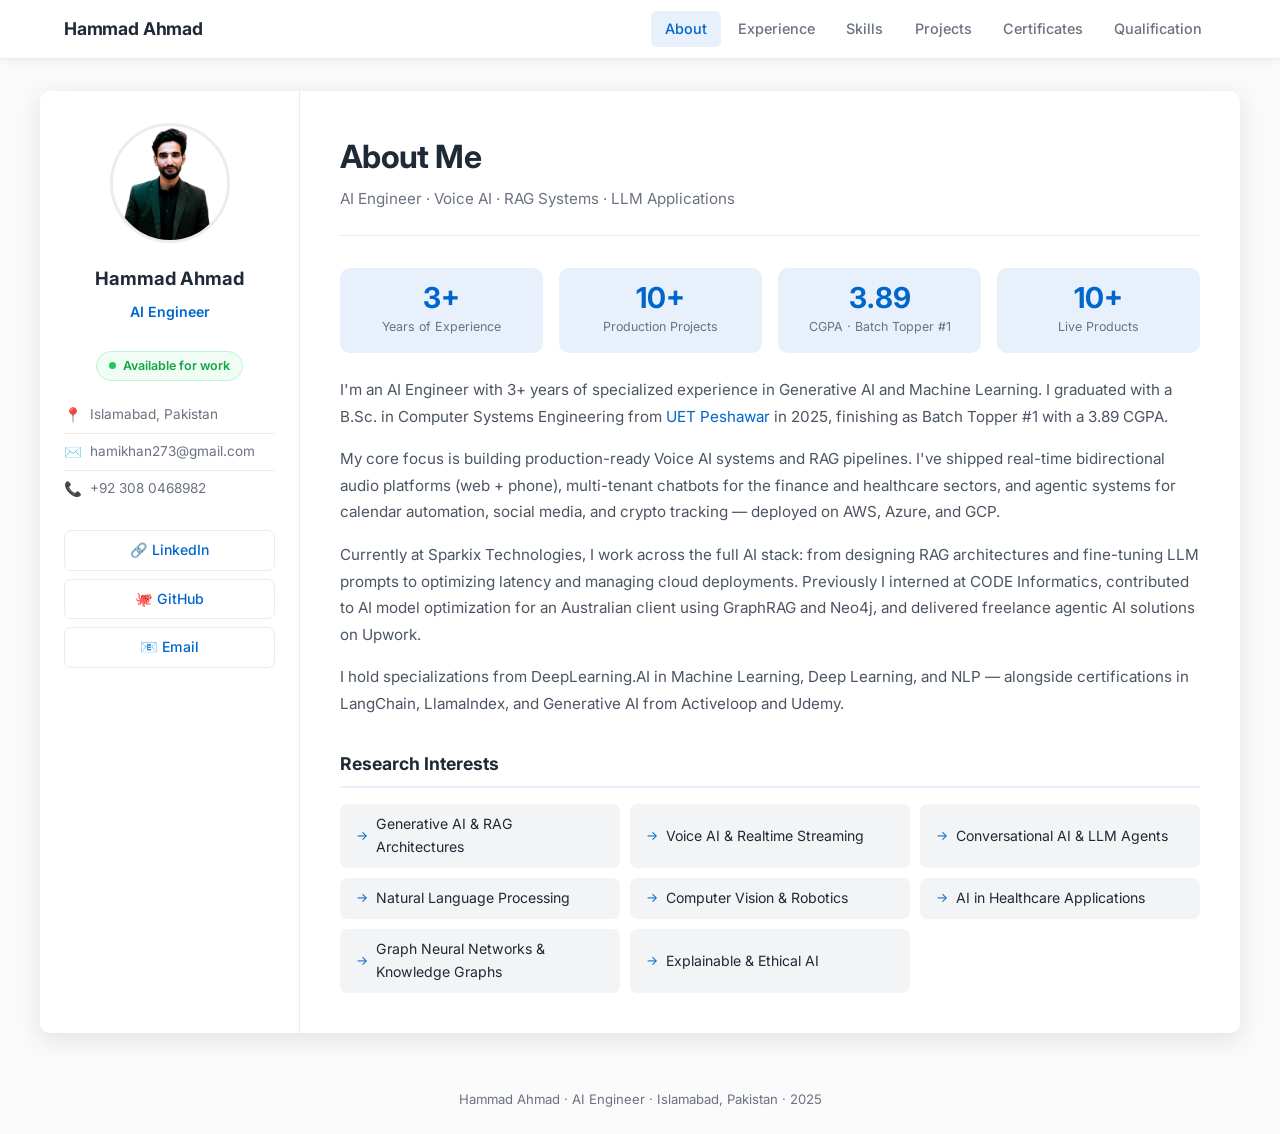
==== commit e5c0d8b2: "portfolio" ====
--- a/index.html
+++ b/index.html
@@ -1,1242 +1,83 @@
 <!DOCTYPE html>
-    <html lang="en">
-    <head>
-        <meta charset="UTF-8">
-        <meta name="viewport" content="width=device-width, initial-scale=1.0">
+<html lang="en">
+<head>
+  <meta charset="UTF-8" />
+  <meta name="viewport" content="width=device-width, initial-scale=1.0" />
+  <title>Hammad Ahmad — AI Engineer</title>
+  <link rel="stylesheet" href="styles.css" />
+</head>
+<body>
+  <header class="site-header">
+    <div class="header-inner">
+      <span class="brand">Hammad Ahmad</span>
+      <nav class="main-nav">
+        <ul>
+          <li><a href="index.html">About</a></li>
+          <li><a href="experience.html">Experience</a></li>
+          <li><a href="skills.html">Skills</a></li>
+          <li><a href="projects.html">Projects</a></li>
+          <li><a href="certificates.html">Certificates</a></li>
+          <li><a href="qualification.html">Qualification</a></li>
+        </ul>
+      </nav>
+    </div>
+  </header>
 
-        <!--==================== UNICONS ====================-->
-        <link rel="stylesheet" href="https://unicons.iconscout.com/release/v4.0.0/css/line.css">
-        
-        <!--==================== SWIPER CSS ====================-->
-        <link rel="stylesheet" href="./packages/css/swiper-bundle.min.css">
-        
-        <!--==================== CSS ====================-->
-        <link rel="stylesheet" href="./packages/css/styles.css">
+  <main class="main-layout">
+    <aside class="sidebar"></aside>
+    <section class="page-content">
+      <h1 class="fade-in">About Me</h1>
+      <p class="page-subtitle fade-in">AI Engineer · Voice AI · RAG Systems · LLM Applications</p>
 
-        <title>Hammad Ahmad</title>
-    </head>
-    <body>
-        <!--==================== HEADER ====================-->
-        <header class="header" id="header">
-            <nav class="nav container">
-                <a href="#" class="nav__logo">Hammad Ahmad</a>
-                <div class="nav__menu" id="nav-menu">
-                    <ul class="nav__list grid">
-                        <li class="nav__item">
-                            <a href="#home" class="nav__link">
-                                <i class="uil uil-estate nav__icon"></i>Home
-                            </a>
-                        </li>
-                        <li class="nav__item">
-                            <a href="#about" class="nav__link">
-                                <i class="uil uil-user nav__icon"></i>About
-                            </a>
-                        </li>
-                        <li class="nav__item">
-                            <a href="#skills" class="nav__link">
-                                <i class="uil uil-file-alt nav__icon"></i>Skills
-                            </a>
-                        </li>
-                          <li class="nav__item">
-                            <a href="#services" class="nav__link">
-                                <i class="uil uil-briefcase-alt nav__icon"></i>Services
-                            </a>
-                        </li>
-                        <li class="nav__item">
-                            <a href="#portfolio" class="nav__link">
-                                <i class="uil uil-scenery nav__icon"></i>Portfolio                                
-                            </a>
-                        </li>
-                        <li class="nav__item">
-                            <a href="#contact" class="nav__link">
-                                <i class="uil uil-message nav__icon"></i>Contact                               
-                            </a>
-                        </li>
-                    </ul>
-                    <i class="uil uil-times nav__close" id="nav-close"></i>
-                </div>
-                <div class="nav__btns">
-                    <!-- Theme change button -->
+      <div class="stats-row">
+        <div class="stat-card fade-in">
+          <div class="stat-num">3+</div>
+          <div class="stat-desc">Years of Experience</div>
+        </div>
+        <div class="stat-card fade-in">
+          <div class="stat-num">10+</div>
+          <div class="stat-desc">Production Projects</div>
+        </div>
+        <div class="stat-card fade-in">
+          <div class="stat-num">3.89</div>
+          <div class="stat-desc">CGPA · Batch Topper #1</div>
+        </div>
+        <div class="stat-card fade-in">
+          <div class="stat-num">10+</div>
+          <div class="stat-desc">Live Products</div>
+        </div>
+      </div>
 
-                    <i class="uil uil-moon change-theme" id="theme-button"></i>
+      <div class="about-text">
+        <p class="fade-in">
+          I'm an AI Engineer with 3+ years of specialized experience in Generative AI and Machine Learning. I graduated with a B.Sc. in Computer Systems Engineering from <a href="https://www.uetpeshawar.edu.pk/" target="_blank">UET Peshawar</a> in 2025, finishing as Batch Topper #1 with a 3.89 CGPA.
+        </p>
+        <p class="fade-in">
+          My core focus is building production-ready Voice AI systems and RAG pipelines. I've shipped real-time bidirectional audio platforms (web + phone), multi-tenant chatbots for the finance and healthcare sectors, and agentic systems for calendar automation, social media, and crypto tracking — deployed on AWS, Azure, and GCP.
+        </p>
+        <p class="fade-in">
+          Currently at Sparkix Technologies, I work across the full AI stack: from designing RAG architectures and fine-tuning LLM prompts to optimizing latency and managing cloud deployments. Previously I interned at CODE Informatics, contributed to AI model optimization for an Australian client using GraphRAG and Neo4j, and delivered freelance agentic AI solutions on Upwork.
+        </p>
+        <p class="fade-in">
+          I hold specializations from DeepLearning.AI in Machine Learning, Deep Learning, and NLP — alongside certifications in LangChain, LlamaIndex, and Generative AI from Activeloop and Udemy.
+        </p>
+      </div>
 
-                    <div class="nav__toggle" id="nav-toggle">
-                        <i class="uil uil-apps"></i>
-                    </div>
-                </div>
-            </nav>
-        </header>
+      <h2 class="section-heading fade-in">Research Interests</h2>
+      <ul class="interests-list">
+        <li class="fade-in">Generative AI & RAG Architectures</li>
+        <li class="fade-in">Voice AI & Realtime Streaming</li>
+        <li class="fade-in">Conversational AI & LLM Agents</li>
+        <li class="fade-in">Natural Language Processing</li>
+        <li class="fade-in">Computer Vision & Robotics</li>
+        <li class="fade-in">AI in Healthcare Applications</li>
+        <li class="fade-in">Graph Neural Networks & Knowledge Graphs</li>
+        <li class="fade-in">Explainable & Ethical AI</li>
+      </ul>
+    </section>
+  </main>
 
-        <!--==================== MAIN ====================-->
-        <main class="main">
-            <!--==================== HOME ====================-->
-            <section class="home section" id="home">
-                <div class="home__container container grid">
-                    <div class="home__content grid">
-                        <div class="home__social">
-                            <a href="https://www.linkedin.com/in/hammad-ahmad-b91ba0247/" target="_blank" class="home__social-icon">
-                                <i class="uil uil-linkedin-alt"></i>
-                            </a>
-                            <a href="https://www.instagram.com/hamikhan270/" target="_blank" class="home__social-icon">
-                                <i class="uil uil-instagram-alt"></i>
-                            </a>
-                            <a href="https://github.com/Hamikha" target="_blank" class="home__social-icon">
-                                <i class="uil uil-github-alt"></i>
-                            </a>
-                        </div>
-
-                        <div class="home__img">
-                            <svg class="home__blob" viewBox="0 0 200 187" xmlns="http://www.w3.org/2000/svg" xmlns:xlink="http://www.w3.org/1999/xlink">
-                                <mask id="mask0" mask-type="alpha">
-                                    <path d="M190.312 36.4879C206.582 62.1187 201.309 102.826 182.328 134.186C163.346 165.547 
-                                    130.807 187.559 100.226 186.353C69.6454 185.297 41.0228 161.023 21.7403 129.362C2.45775 
-                                    97.8511 -7.48481 59.1033 6.67581 34.5279C20.9871 10.1032 59.7028 -0.149132 97.9666 
-                                    0.00163737C136.23 0.303176 174.193 10.857 190.312 36.4879Z"/>
-                                </mask>
-                                <g mask="url(#mask0)">
-                                    <path d="M190.312 36.4879C206.582 62.1187 201.309 102.826 182.328 134.186C163.346 
-                                    165.547 130.807 187.559 100.226 186.353C69.6454 185.297 41.0228 161.023 21.7403 
-                                    129.362C2.45775 97.8511 -7.48481 59.1033 6.67581 34.5279C20.9871 10.1032 59.7028 
-                                    -0.149132 97.9666 0.00163737C136.23 0.303176 174.193 10.857 190.312 36.4879Z"/>
-                                    <image class="home__blob-img" x="" xlink:href="packages/images/Upload.png"/>
-                                </g>
-                            </svg>
-                        </div>
-
-                        <div class="home__data">
-                            <h1 class="home__title">Hi, I'am Hammad Ahmad</h1>
-                            <h3 class="home__subtitle">Artificial Intelligence (AI) Engineer</h3>
-                            <p class="home__description">Innovative AI Engineer Specializing in Cutting-Edge Machine Learning Solutions</p>
-                            <a href="#contact" class="button button--flex home__button">
-                                Contact Me<i class="uil uil-message button__icon"></i>
-                            </a>
-                        </div>
-                    </div>
-
-                    <div class="home__scroll">
-                        <a href="#about" class="home__scroll-button button--flex">
-                            <i class="uil uil-mouse-alt home__scroll-mouse"></i>
-                            <span class="home__scroll-name">Scroll Down</span>
-                            <i class="uil uil-arrow-down home__scroll-arrow"></i>
-                        </a>
-                    </div>
-                </div>
-            </section>
-
-            <!--==================== ABOUT ====================-->
-            <section class="about section" id="about">
-                <h2 class="section__title">About Me</h2>
-                <span class="section__subtitle">My Introduction</span>
-
-                <div class="about__container container grid">
-                    <img src="packages/images/image2.jpg" alt="" class="about__img">
-                    <div class="about__data">
-                        <p class="about__description">
-                            Computer Systems Engineering student with experience in AI and machine learning.
-                            Skilled in building applications on LLMs, chatbots, and image classifiers.
-                            Passionate about solving problems with technology.
-                        </p>
-                        <div class="about__info">
-                            <div>
-                                <span class="about__info-title">01+</span>
-                                <span class="about__info-name">Years <br> experience</span>
-                            </div>
-                            <div>
-                                <span class="about__info-title">07+</span>
-                                <span class="about__info-name">Completed <br> certifications</span>
-                            </div>
-                            <div>
-                                <span class="about__info-title">02+</span>
-                                <span class="about__info-name">companies<br>worked</span>
-                            </div>
-                        </div>
-
-                        <div class="about__buttons">
-                            <a download="" href="Hammad_Ahmad Resume.pdf" class="button button--flex">
-                                Download CV<i class="uil uil-download-alt button__icon"></i>
-                            </a>
-                        </div>
-                    </div>
-                </div>
-            </section>
-
-            <!--==================== SKILLS ====================-->
-            <section class="skills section" id="skills">
-                <h2 class="section__title">Skills</h2>
-                <span class="section__subtitle">My technical level</span>
-
-                <div class="skills__container container grid">
-                    <div>
-                         <!--==================== SKILL-1 ====================-->
-                        <div class="skills__content skills__open">
-                            <div class="skills__header">
-                                <i class="uil uil-analytics skills__icon"></i>
-                               <div>
-                                   <h1 class="skills__title">Programming Languages</h1>
-                                   <span class="skills__subtitle">More than 2 years</span>
-                               </div>
-
-                               <i class="uil uil-angle-down skills__arrow"></i>
-                            </div>
-                            <div class="skills__list grid">
-                                <div class="skills__data">
-                                    <div class="skills__titles">
-                                        <h3 class="skills__name">Python</h3>
-                                        <span class="skills__number">70%</span>
-                                    </div>
-                                    <div class="skills__bar">
-                                        <span class="skills__percentage skills__python"></span>
-                                    </div>
-                                </div>
-                               <div class="skills__data">
-                                   <div class="skills__titles">
-                                       <h3 class="skills__name">JavaScript</h3>
-                                       <span class="skills__number">50%</span>
-                                   </div>
-                                   <div class="skills__bar">
-                                       <span class="skills__percentage skills__tab"></span>
-                                   </div>
-                               </div>
-                               <div class="skills__data">
-                                   <div class="skills__titles">
-                                       <h3 class="skills__name">C/C++</h3>
-                                       <span class="skills__number">60%</span>
-                                   </div>
-                                   <div class="skills__bar">
-                                       <span class="skills__percentage skills__sql"></span>
-                                   </div>
-                               </div>
-                               <div class="skills__data">
-                                   <div class="skills__titles">
-                                       <h3 class="skills__name">Dart</h3>
-                                       <span class="skills__number">20%</span>
-                                   </div>
-                                   <div class="skills__bar">
-                                       <span class="skills__percentage skills__google"></span>
-                                   </div>
-                               </div>
-                            </div>
-                        </div>
-                         <!--==================== SKILLS 2 ====================-->
-                        <div class="skills__content skills__close">
-                            <div class="skills__header">
-                                <i class="uil uil-robot skills__icon"></i>
-                               <div>
-                                   <h1 class="skills__title">Machine Learning</h1>
-                                   <span class="skills__subtitle">More than 2 years</span>
-                               </div>
-
-                               <i class="uil uil-angle-down skills__arrow"></i>
-                            </div>
-                            <div class="skills__list grid">
-                                <div class="skills__data">
-                                    <div class="skills__titles">
-                                        <h3 class="skills__name">Supervised Machine Learning</h3>
-                                        <span class="skills__number">80%</span>
-                                    </div>
-                                    <div class="skills__bar">
-                                        <span class="skills__percentage skills__bank"></span>
-                                    </div>
-                               </div>
-                               <div class="skills__data">
-                                   <div class="skills__titles">
-                                       <h3 class="skills__name">Unsupervised Machine Learning</h3>
-                                       <span class="skills__number">60%</span>
-                                   </div>
-                                   <div class="skills__bar">
-                                       <span class="skills__percentage skills__counter"></span>
-                                   </div>
-                               </div>
-                               <div class="skills__data">
-                                    <div class="skills__titles">
-                                      <h3 class="skills__name">Reinforcement Learning</h3>
-                                      <span class="skills__number">30%</span>
-                                    </div>
-                                    <div class="skills__bar">
-                                       <span class="skills__percentage skills__google"></span>
-                                    </div>
-                                </div>
-                            </div>
-                        </div>
-                    </div>
-
-                    <div>
-                        <!--==================== SKILLS 3 ====================-->
-                        <div class="skills__content skills__close">
-                            <div class="skills__header">
-                               <i class="uil uil-brackets-curly skills__icon"></i>
-                               <div>
-                                   <h1 class="skills__title">Deep Learning</h1>
-                                   <span class="skills__subtitle">More than 1 years</span>
-                               </div>
-
-                               <i class="uil uil-angle-down skills__arrow"></i>
-                            </div>
-                            <div class="skills__list grid">
-                                <div class="skills__data">
-                                    <div class="skills__titles">
-                                        <h3 class="skills__name">CNN's</h3>
-                                        <span class="skills__number">80%</span>
-                                    </div>
-                                    <div class="skills__bar">
-                                        <span class="skills__percentage skills__html"></span>
-                                    </div>
-                                </div>
-                               <div class="skills__data">
-                                   <div class="skills__titles">
-                                       <h3 class="skills__name">RNN's</h3>
-                                       <span class="skills__number">80%</span>
-                                   </div>
-                                   <div class="skills__bar">
-                                       <span class="skills__percentage skills__css"></span>
-                                   </div>
-                               </div>
-                               <div class="skills__data">
-                                   <div class="skills__titles">
-                                       <h3 class="skills__name">LSTM's</h3>
-                                       <span class="skills__number">60%</span>
-                                   </div>
-                                   <div class="skills__bar">
-                                       <span class="skills__percentage skills__js"></span>
-                                   </div>
-                               </div>
-                               <div class="skills__data">
-                                   <div class="skills__titles">
-                                       <h3 class="skills__name">Transformers</h3>
-                                       <span class="skills__number">70%</span>
-                                   </div>
-                                   <div class="skills__bar">
-                                       <span class="skills__percentage skills__wordpress"></span>
-                                   </div>
-                               </div>
-                           </div>
-                       </div>
-                    </div>
-                    <div>
-                        <!--==================== SKILLS 4 ====================-->
-                        <div class="skills__content skills__close">
-                            <div class="skills__header">
-                               <i class="uil uil-analytics skills__icon"></i>
-                               <div>
-                                   <h1 class="skills__title">Data Analysis</h1>
-                                   <span class="skills__subtitle">More than 2 years</span>
-                               </div>
-
-                               <i class="uil uil-angle-down skills__arrow"></i>
-                            </div>
-                            <div class="skills__list grid">
-                                <div class="skills__data">
-                                    <div class="skills__titles">
-                                        <h3 class="skills__name">Pandas</h3>
-                                        <span class="skills__number">80%</span>
-                                    </div>
-                                    <div class="skills__bar">
-                                        <span class="skills__percentage skills__html"></span>
-                                    </div>
-                                </div>
-                               <div class="skills__data">
-                                   <div class="skills__titles">
-                                       <h3 class="skills__name">Numpy</h3>
-                                       <span class="skills__number">80%</span>
-                                   </div>
-                                   <div class="skills__bar">
-                                       <span class="skills__percentage skills__css"></span>
-                                   </div>
-                               </div>
-                               <div class="skills__data">
-                                   <div class="skills__titles">
-                                       <h3 class="skills__name">Matplotlib</h3>
-                                       <span class="skills__number">80%</span>
-                                   </div>
-                                   <div class="skills__bar">
-                                       <span class="skills__percentage skills__js"></span>
-                                   </div>
-                               </div>
-                               <div class="skills__data">
-                                   <div class="skills__titles">
-                                       <h3 class="skills__name">Seaborn</h3>
-                                       <span class="skills__number">70%</span>
-                                   </div>
-                                   <div class="skills__bar">
-                                       <span class="skills__percentage skills__wordpress"></span>
-                                   </div>
-                               </div>
-                           </div>
-                       </div>
-                    </div>
-                    <div>
-                        <!--==================== SKILLS 5 ====================-->
-                        <div class="skills__content skills__close">
-                            <div class="skills__header">
-                                <i class="uil uil-laptop skills__icon"></i>
-                               <div>
-                                   <h1 class="skills__title">Computer Vision</h1>
-                                   <span class="skills__subtitle">More than 1 years</span>
-                               </div>
-
-                               <i class="uil uil-angle-down skills__arrow"></i>
-                            </div>
-                            <div class="skills__list grid">
-                                <div class="skills__data">
-                                    <div class="skills__titles">
-                                        <h3 class="skills__name">OpenCV</h3>
-                                        <span class="skills__number">70%</span>
-                                    </div>
-                                    <div class="skills__bar">
-                                        <span class="skills__percentage skills__html"></span>
-                                    </div>
-                                </div>
-                               <div class="skills__data">
-                                   <div class="skills__titles">
-                                       <h3 class="skills__name">Roboflow</h3>
-                                       <span class="skills__number">60%</span>
-                                   </div>
-                                   <div class="skills__bar">
-                                       <span class="skills__percentage skills__css"></span>
-                                   </div>
-                               </div>
-                               <div class="skills__data">
-                                   <div class="skills__titles">
-                                       <h3 class="skills__name">YOLO</h3>
-                                       <span class="skills__number">80%</span>
-                                   </div>
-                                   <div class="skills__bar">
-                                       <span class="skills__percentage skills__js"></span>
-                                   </div>
-                               </div>
-                              </div>
-                       </div>
-                    </div>
-                    <div>
-                        <!--==================== SKILLS 6 ====================-->
-                        <div class="skills__content skills__close">
-                            <div class="skills__header">
-                                <i class="uil uil-flower skills__icon"></i>
-                               <div>
-                                   <h1 class="skills__title">Natural Language Processing</h1>
-                                   <span class="skills__subtitle">More than 1 years</span>
-                               </div>
-
-                               <i class="uil uil-angle-down skills__arrow"></i>
-                            </div>
-                            <div class="skills__list grid">
-                                <div class="skills__data">
-                                    <div class="skills__titles">
-                                        <h3 class="skills__name">NLTK</h3>
-                                        <span class="skills__number">70%</span>
-                                    </div>
-                                    <div class="skills__bar">
-                                        <span class="skills__percentage skills__html"></span>
-                                    </div>
-                                </div>
-                               <div class="skills__data">
-                                   <div class="skills__titles">
-                                       <h3 class="skills__name">spaCy</h3>
-                                       <span class="skills__number">60%</span>
-                                   </div>
-                                   <div class="skills__bar">
-                                       <span class="skills__percentage skills__css"></span>
-                                   </div>
-                               </div>
-                               <div class="skills__data">
-                                   <div class="skills__titles">
-                                       <h3 class="skills__name">Text Processing</h3>
-                                       <span class="skills__number">80%</span>
-                                   </div>
-                                   <div class="skills__bar">
-                                       <span class="skills__percentage skills__js"></span>
-                                   </div>
-                               </div>
-                              </div>
-                       </div>
-                    </div>
-                    <div>
-                        <!--==================== SKILLS 7 ====================-->
-                        <div class="skills__content skills__close">
-                            <div class="skills__header">
-                                <i class="uil uil-crosshairs skills__icon"></i>
-                               <div>
-                                   <h1 class="skills__title">Generative AI</h1>
-                                   <span class="skills__subtitle">More than 1 years</span>
-                               </div>
-
-                               <i class="uil uil-angle-down skills__arrow"></i>
-                            </div>
-                            <div class="skills__list grid">
-                                <div class="skills__data">
-                                    <div class="skills__titles">
-                                        <h3 class="skills__name">LLM's</h3>
-                                        <span class="skills__number">90%</span>
-                                    </div>
-                                    <div class="skills__bar">
-                                        <span class="skills__percentage skills__html"></span>
-                                    </div>
-                                </div>
-                               <div class="skills__data">
-                                   <div class="skills__titles">
-                                       <h3 class="skills__name">LangChain</h3>
-                                       <span class="skills__number">80%</span>
-                                   </div>
-                                   <div class="skills__bar">
-                                       <span class="skills__percentage skills__css"></span>
-                                   </div>
-                               </div>
-                               <div class="skills__data">
-                                   <div class="skills__titles">
-                                       <h3 class="skills__name">Hugging Face</h3>
-                                       <span class="skills__number">80%</span>
-                                   </div>
-                                   <div class="skills__bar">
-                                       <span class="skills__percentage skills__js"></span>
-                                   </div>
-                               </div>
-                              </div>
-                       </div>
-                    </div>
-                    <div>
-                        <!--==================== SKILLS 8 ====================-->
-                        <div class="skills__content skills__close">
-                            <div class="skills__header">
-                                <i class="uil uil-monitor-heart-rate skills__icon"></i>
-                               <div>
-                                   <h1 class="skills__title">MLOPs</h1>
-                                   <span class="skills__subtitle">More than 1 years</span>
-                               </div>
-
-                               <i class="uil uil-angle-down skills__arrow"></i>
-                            </div>
-                            <div class="skills__list grid">
-                                <div class="skills__data">
-                                    <div class="skills__titles">
-                                        <h3 class="skills__name">FastAPI</h3>
-                                        <span class="skills__number">70%</span>
-                                    </div>
-                                    <div class="skills__bar">
-                                        <span class="skills__percentage skills__html"></span>
-                                    </div>
-                                </div>
-                               <div class="skills__data">
-                                   <div class="skills__titles">
-                                       <h3 class="skills__name">Docker</h3>
-                                       <span class="skills__number">70%</span>
-                                   </div>
-                                   <div class="skills__bar">
-                                       <span class="skills__percentage skills__css"></span>
-                                   </div>
-                               </div>
-                               <div class="skills__data">
-                                   <div class="skills__titles">
-                                       <h3 class="skills__name">Github</h3>
-                                       <span class="skills__number">80%</span>
-                                   </div>
-                                   <div class="skills__bar">
-                                       <span class="skills__percentage skills__js"></span>
-                                   </div>
-                               </div>
-                              </div>
-                       </div>
-                    </div>
-                </div>
-            </section>
-
-              <!--==================== QUALIFICATION ====================-->
-        <section class="qualification__section">
-            <h2 class="section__title">Qualification</h2>
-            <span class="section__subtitle">My personal journey</span>
-
-            <div class="qualification__container container">
-                <div class="qualification__tabs">
-                    <div class="qualification__button button--flex qualification__active" data-target='#education'>
-                        <i class="uil uil-graduation-cap qualification__icon"></i>
-                        Education
-                    </div>
-
-                    <div class="qualification__button button--flex" data-target="#work">
-                        <i class="uil uil-briefcase-alt qualification__icon"></i>
-                        Work
-                    </div>
-                </div>
-
-                <div class="qualification__sections">
-            <!--==================== QUALIFICATION CONTENT 1 ====================-->
-            <div class="qualification__content qualification__active" data-content id="education">
-             <!--==================== QUALIFICATION 1 ====================--> 
-             <div class="qualification__data">
-                 <div>
-                     <h3 class="qualification__title">Computer Systems Engineering</h3>
-                     <span class="qualification__subtitle">UET Peshawar</span>
-                     <div class="qualification__calendar">
-                        <i class="uil uil-calendar-alt"></i>
-                        2021 - Present
-                     </div>
-                 </div>
-
-                 <div>
-                     <span class="qualification__rounder"></span>
-                     <span class="qualification__line"></span>
-                 </div>
-             </div>
-             
-             <!--==================== QUALIFICATION 2 ====================--> 
-             <div class="qualification__data">
-                <div></div>
-                <div>
-                   <span class="qualification__rounder"></span>
-                   <span class="qualification__line"></span>
-                </div>
-
-                <div>
-                    <h3 class="qualification__title">Pre-Medical</h3>
-                    <span class="qualification__subtitle">Quaid-e-Azam College Swabi</span>
-                    <div class="qualification__calendar">
-                       <i class="uil uil-calendar-alt"></i>
-                       2018 - 2020
-                    </div>
-                </div>
-            </div> 
-
-            <!--==================== QUALIFICATION 3 ====================--> 
-            <div class="qualification__data">
-                <div>
-                    <h3 class="qualification__title">Machine Learning Specialization</h3>
-                    <span class="qualification__subtitle">Deeplearning.ai | Coursera - Online</span>
-                    <div class="qualification__calendar">
-                       <i class="uil uil-calendar-alt"></i>
-                       2023
-                    </div>
-                </div>
-
-                <div>
-                    <span class="qualification__rounder"></span>
-                    <span class="qualification__line"></span>
-                </div>
-            </div> 
-
-            <!--==================== QUALIFICATION 4 ====================--> 
-            <div class="qualification__data">
-                <div></div>
-                <div>
-                    <span class="qualification__rounder"></span>
-                   <!-- <span class="qualification__line"></span> -->
-                </div>
-
-                <div>
-                    <h3 class="qualification__title">Deep Learning Specialization</h3>
-                    <span class="qualification__subtitle">Deeplearning.ai | Coursera - Online</span>
-                    <div class="qualification__calendar">
-                       <i class="uil uil-calendar-alt"></i>
-                       2023
-                    </div>
-                </div>
-
-                
-            </div>
-            </div>
-            
-            <!--==================== QUALIFICATION CONTENT 2 ====================-->
-            <div class="qualification__content" data-content id="work">
-                <!--==================== QUALIFICATION 1 ====================--> 
-                <div class="qualification__data">
-                    <div>
-                        <h3 class="qualification__title">Machine Learning Intern</h3>
-                        <span class="qualification__subtitle">Tanxor - Remote</span>
-                        <div class="qualification__calendar">
-                           <i class="uil uil-calendar-alt"></i>
-                           2023
-                        </div>
-                    </div>
-   
-                    <div>
-                        <span class="qualification__rounder"></span>
-                        <span class="qualification__line"></span>
-                    </div>
-                </div>
-                
-                <!--==================== QUALIFICATION 2 ====================--> 
-                <div class="qualification__data">
-                   <div></div>
-                   <div>
-                      <span class="qualification__rounder"></span>
-                      <span class="qualification__line"></span>
-                   </div>
-   
-                   <div>
-                       <h3 class="qualification__title">Code Alpha</h3>
-                       <span class="qualification__subtitle">NLP Intern - Remote</span>
-                       <div class="qualification__calendar">
-                          <i class="uil uil-calendar-alt"></i>
-                          2024
-                       </div>
-                   </div>
-               </div> 
-   
-               <!--==================== QUALIFICATION 3 ====================--> 
-               <div class="qualification__data">
-                   <div>
-                       <h3 class="qualification__title">Technical Intern</h3>
-                       <span class="qualification__subtitle">CODE Informatics - Islamabad Pakistan</span>
-                       <div class="qualification__calendar">
-                          <i class="uil uil-calendar-alt"></i>
-                          2024 - Present
-                       </div>
-                   </div>
-   
-                   <div>
-                       <span class="qualification__rounder"></span>
-                       <!-- <span class="qualification__line"></span> -->
-                   </div>
-               </div> 
-          
-               </div> 
-             
-               </div>
-            </div>
-        </section>
-      
-        <!--==================== SERVICES ====================-->
-        <section class="services section" id="services">
-            <h2 class="section__title">Services</h2>
-            <span class="section__subtitle">What I offer</span>
-
-            <div class="services__container container grid">
-        <!--==================== SERVICES 1 ====================-->  
-        <div class="services__content">
-            <div>
-                <i class="uil uil-analytics skills__icon"></i>
-                <h3 class="services__title">Generative AI Specialist<br></h3>
-            </div>
-            <span class="button button--flex button--small button--link services__button">
-                View more
-                <i class="uil uil-arrow-right button__icon"></i>
-            </span>
-
-            <div class="services__modal">
-                <div class="services__modal-content">
-                    <h4 class="services__modal-title">Generative AI Specialist<br></h4>
-                    <i class="uil uil-times services__modal-close"></i>
-
-                    <ul class="services__modal-services grid">
-                        <li class="services__modal-service">
-                            <i class="uil uil-check-circle services__modal-icon"></i>
-                            <p>I will train and deploy custom TTS models for various languages, including voice cloning.</p>
-                        </li>
-
-                        <li class="services__modal-service">
-                            <i class="uil uil-check-circle services__modal-icon"></i>
-                            <p>I will create models that generate images from textual descriptions using advanced techniques.</p>
-                        </li>
-
-                        <li class="services__modal-service">
-                            <i class="uil uil-check-circle services__modal-icon"></i>
-                            <p> I will develop models that convert images to descriptive text, useful for accessibility and content creation.</p>
-                        </li>
-
-                        <li class="services__modal-service">
-                            <i class="uil uil-check-circle services__modal-icon"></i>
-                            <p>I will fine-tune language models for creative writing, chatbot development, and other applications.</p>
-                        </li>
-                    </ul>
-                </div>
-            </div>
-        </div>  
-        
-        <!--==================== SERVICES 2 ====================--> 
-        <div class="services__content">
-            <div>
-                <i class="uil uil-money-bill skills__icon"></i>
-                <h3 class="services__title">Deployment and Integration Services:<br> </h3>
-            </div>
-            <span class="button button--flex button--small button--link services__button">
-                View more
-                <i class="uil uil-arrow-right button__icon"></i>
-            </span>
-
-            <div class="services__modal">
-                <div class="services__modal-content">
-                    <h4 class="services__modal-title">Deployment and Integration Services:<br></h4>
-                    <i class="uil uil-times services__modal-close"></i>
-
-                    <ul class="services__modal-services grid">
-                        <li class="services__modal-service">
-                            <i class="uil uil-check-circle services__modal-icon"></i>
-                            <p>I will create and deploy APIs for machine learning models using FastAPI, ensuring efficient and scalable integration into applications.</p>
-                        </li>
-
-                        <li class="services__modal-service">
-                            <i class="uil uil-check-circle services__modal-icon"></i>
-                            <p>I will containerize AI models and applications to ensure consistency across different environments and simplify deployment.</p>
-                        </li>
-
-                        <li class="services__modal-service">
-                            <i class="uil uil-check-circle services__modal-icon"></i>
-                            <p>I will create frontends using HTML, CSS, and JavaScript, and connect them with backends for demo purposes.</p>
-                        </li>
-
-                      </ul>
-                </div>
-            </div>
-        </div>  
-       
-        <!--==================== SERVICES 3 ====================-->
-        <div class="services__content">
-            <div>
-                <i class="uil uil-arrow services__icon"></i>
-                <h3 class="services__title">Machine Learning & Deep Learning<br></h3>
-            </div>
-            <span class="button button--flex button--small button--link services__button">
-                View more
-                <i class="uil uil-arrow-right button__icon"></i>
-            </span>
-
-            <div class="services__modal">
-                <div class="services__modal-content">
-                    <h4 class="services__modal-title">Machine Learning & Deep Learning<br></h4>
-                    <i class="uil uil-times services__modal-close"></i>
-
-                    <ul class="services__modal-services grid">
-                        <li class="services__modal-service">
-                            <i class="uil uil-check-circle services__modal-icon"></i>
-                            <p>I will develop custom Natural Language Processing systems for tasks like sentiment analysis, named entity recognition, and chatbot development.</p>
-                        </li>
-
-                        <li class="services__modal-service">
-                            <i class="uil uil-check-circle services__modal-icon"></i>
-                            <p> I will implement and deploy image classification systems, object detection (YOLOv8), and more using CNNs and other architectures.</p>
-                        </li>
-
-                        <li class="services__modal-service">
-                            <i class="uil uil-check-circle services__modal-icon"></i>
-                            <p>I will design and deploy personalized recommendation systems based on user preferences.</p>
-                        </li>
-                    </ul>
-                </div>
-            </div>
-        </div> 
-  
-       
-        </div>
-        </section>
-        <!--==================== PORTFOLIO ====================-->
-        <section class="portfolio section" id="portfolio">
-
-            <h2 class="section__title">Portfolio</h2>
-            <span class="section__subtitle">Most recent works</span>
-
-            <div class="portfolio__container container swiper-container">
-                <div class="swiper-wrapper">
-        <!--==================== PORTFOLIO 1 ====================-->
-        
-        <div class="portfolio__content grid swiper-slide">
-            <img src="./packages/images/llama2.jpg" alt="" class="portfolio__img">
-        
-            <div class="portfolio_">
-                <h3 class="portfolio__title">🚀 Fine-Tuning Meta Llama 2: Custom Dataset & Demo! 🦙</h3>
-                <p class="portfolio__description">
-                    I fine-tuned the Meta Llama 2 model on a custom dataset, improving its performance. The demo showcases the model answering questions related to politics and coding.
-                    <br><br>
-                    Key Features:
-                    <ul>
-                        <li>Fine-tuned on a custom dataset</li>
-                        <li>Demo answering questions like "Who won the 2018 elections?"</li>
-                        <li>Shows the model's ability to write C++ code</li>
-                    </ul>
-                </p>
-                <a href="https://youtu.be/Ownrzb7OOsc?si=ktwtImJBL88YhQwa" class="button button--flex button--small portfolio__button">
-                    Watch Demo
-                    <i class="uil uil-arrow-right button__icon"></i>
-                </a>
-            </div>
-        </div>
-        
-
-            <!--==================== PORTFOLIO 2 ====================-->
-        
-            <div class="portfolio__content grid swiper-slide">
-                <img src="./packages/images/package_1.jfif" alt="" class="portfolio__img">
-            
-                <div class="portfolio_">
-                    <h3 class="portfolio__title">🗣️ Multilingual Text-to-Speech: English, Urdu & Hindi in Action! 🌍</h3>
-                    <p class="portfolio__description">
-                        A multilingual text-to-speech project supporting English, Urdu, and Hindi, making communication easier across these languages.
-                        <br><br>
-                        Key Features:
-                        <ul>
-                            <li>Supports English, Urdu, and Hindi</li>
-                            <li>Uses Bark by Suno & TTS by Facebook</li>
-                            <li>Backend with FastAPI and frontend with HTML, CSS, JavaScript</li>
-                        </ul>
-                    </p>
-                    <a href="https://youtu.be/Dk0LM41kAxM?si=fBLDMQ3qAG8FGeKa" class="button button--flex button--small portfolio__button">
-                        Watch Demo
-                        <i class="uil uil-arrow-right button__icon"></i>
-                    </a>
-                </div>
-            </div>
-            
-
-            <!--==================== PORTFOLIO 3 ====================-->
-        
-            <div class="portfolio__content grid swiper-slide">
-                <img src="./packages/images/image_generation.jpg" alt="" class="portfolio__img">
-            
-                <div class="portfolio_">
-                    <h3 class="portfolio__title">🎨 Automated Image Prompt Generation: Transform Ideas into Stunning Visuals! 🚀</h3>
-                    <p class="portfolio__description">
-                        A project that automates the process of generating high-quality image prompts using AI. 
-                        Just share your desired context, and the system generates tailored prompts to create visuals in seconds.
-                        <br><br>
-                        Key Features:
-                        <ul>
-                            <li>AI-driven prompt generation</li>
-                            <li>Fast image creation with Flux.1 Schnell model</li>
-                            <li>Backend with FastAPI and frontend with JavaScript</li>
-                        </ul>
-                    </p>
-                    <a href="https://www.linkedin.com/posts/hammad-ahmad-b91ba0247_automatedimagegeneration-activity-7235197115927302144-CoQE?utm_source=share&utm_medium=member_desktop" class="button button--flex button--small portfolio__button">
-                        Watch Demo
-                        <i class="uil uil-arrow-right button__icon"></i>
-                    </a>
-                </div>
-            </div>
-
-            <!--==================== PORTFOLIO 4 ====================-->
-
-            <div class="portfolio__content grid swiper-slide">
-                <img src="./packages/images/voice_cloning.jpg" alt="" class="portfolio__img">
-            
-                <div class="portfolio_">
-                    <h3 class="portfolio__title">🎙️ Easy Voice Cloning with Bark Model & Custom Voices! 🚀</h3>
-                    <p class="portfolio__description">
-                        A project that simplifies voice cloning using the Bark model by Suno. Clone voices accurately in just 6 easy steps, 
-                        making it perfect for AI audio projects or personalized applications.
-                        <br><br>
-                        Key Features:
-                        <ul>
-                            <li>Cloning using Bark model</li>
-                            <li>Upload 1-minute audio and reference text for tone matching</li>
-                            <li>Backend with FastAPI and frontend with JavaScript</li>
-                        </ul>
-                    </p>
-                    <a href="https://youtu.be/8-MIxYUX0Ss?si=5XZm9bK2VxjADOxU" class="button button--flex button--small portfolio__button">
-                        Watch Demo
-                        <i class="uil uil-arrow-right button__icon"></i>
-                    </a>
-                </div>
-            </div>
-
-            <!--==================== PORTFOLIO 5 ====================-->
-            <div class="portfolio__content grid swiper-slide">
-                <img src="./packages/images/ngrok.png" alt="" class="portfolio__img">
-            
-                <div class="portfolio_">
-                    <h3 class="portfolio__title">🌐 Ngrok: Take Your Local Projects Global in Minutes! 🚀</h3>
-                    <p class="portfolio__description">
-                        A project showcasing how to expose local projects securely to the world using Ngrok. 
-                        Steps include training a caption generator model, deploying with FastAPI, containerizing with Docker, and making it publicly accessible.
-                        <br><br>
-                        Key Features:
-                        <ul>
-                            <li>Ngrok for secure local-to-global project access</li>
-                            <li>FastAPI for backend deployment</li>
-                            <li>Docker for portability and easy sharing</li>
-                        </ul>
-                    </p>
-                    <a href="https://www.linkedin.com/posts/hammad-ahmad-b91ba0247_ngrok-devlife-localdevelopment-activity-7233538875380387840-UV4D?utm_source=share&utm_medium=member_desktop" class="button button--flex button--small portfolio__button">
-                        Watch Demo
-                        <i class="uil uil-arrow-right button__icon"></i>
-                    </a>
-                </div>
-            </div>
-
-            <!--==================== PORTFOLIO 6 ====================-->
-            <div class="portfolio__content grid swiper-slide">
-                <img src="./packages/images/rag.png" alt="" class="portfolio__img">
-            
-                <div class="portfolio_">
-                    <h3 class="portfolio__title">📚 RAG on MBSD Book: AI-Powered Learning Redefined! 🚀</h3>
-                    <p class="portfolio__description">
-                        Showcasing my RAG implementation on the MBSD book from my 6th semester, transforming it into an interactive learning tool. 
-                        This project leverages cutting-edge AI techniques to provide intelligent, adaptive learning experiences.
-                        <br><br>
-                        Key Features:
-                        <ul>
-                            <li>Gemini LLM for intelligent responses</li>
-                            <li>Pinecone for fast retrieval</li>
-                            <li>Zero-shot prompting for adaptive answers</li>
-                            <li>Sentence Transformers for precise embeddings</li>
-                            <li>LangChain for seamless integration</li>
-                        </ul>
-                    </p>
-                    <a href="https://youtu.be/EQKOqRSCh8M?si=C9bNKlchbVGScXMb" class="button button--flex button--small portfolio__button">
-                        Watch Demo
-                        <i class="uil uil-arrow-right button__icon"></i>
-                    </a>
-                </div>
-            </div>
-
-            <!--==================== PORTFOLIO 7 ====================-->
-            <div class="portfolio__content grid swiper-slide">
-                <img src="./packages/images/graphrag.jpg" alt="" class="portfolio__img">
-            
-                <div class="portfolio_">
-                    <h3 class="portfolio__title">🚀 Revolutionizing Mental Health Support with GraphRAG AI Chatbot! 🧠</h3>
-                    <p class="portfolio__description">
-                        Introducing the **GraphRAG AI Chatbot**, a breakthrough in mental health tech powered by Knowledge Graphs and NLP. This chatbot provides meaningful support, leveraging AI for good.
-                        <br><br>
-                        Key Features:
-                        <ul>
-                            <li>Scraped 74 mental health Wikipedia pages</li>
-                            <li>Built a graph database with nodes & relationships</li>
-                            <li>Powered by Retrieval and Zero-shot prompting</li>
-                        </ul>
-                    </p>
-                    <a href="https://youtu.be/TUey7kCnXyo?si=nuDzhiDcC19u00YA" class="button button--flex button--small portfolio__button">
-                        Watch Demo
-                        <i class="uil uil-arrow-right button__icon"></i>
-                    </a>
-                </div>
-            </div>
-
-            <!--==================== PORTFOLIO 8 ====================-->
-            <div class="portfolio__content grid swiper-slide">
-                <img src="./packages/images/ats.jpg" alt="" class="portfolio__img">
-            
-                <div class="portfolio_">
-                    <h3 class="portfolio__title">AI-Powered ATS Tracker for Streamlined Hiring</h3>
-                    <p class="portfolio__description">
-                        Discover how to enhance hiring efficiency with an **AI-powered ATS tracker**. This tool uses Generative AI to evaluate resumes, identify skill gaps, and match candidates to job descriptions seamlessly.
-                        <br><br>
-                        Perfect for HR professionals and recruiters looking to simplify their hiring process.
-                    </p>
-                    <a href="https://youtu.be/C4Ul3mBy7lc?si=ILkuB_WTzrGfmC5h" class="button button--flex button--small portfolio__button">
-                        Watch Demo
-                        <i class="uil uil-arrow-right button__icon"></i>
-                    </a>
-                </div>
-            </div>
-
-            <!--==================== PORTFOLIO 9 ====================-->
-            <div class="portfolio__content grid swiper-slide">
-                <img src="./packages/images/graphrag.jpg" alt="" class="portfolio__img">
-            
-                <div class="portfolio_">
-                    <h3 class="portfolio__title">HealthGuardian AI: Revolutionizing Healthcare</h3>
-                    <p class="portfolio__description">
-                        Introducing **HealthGuardian AI** – an AI-powered healthcare companion that detects heart disease, diabetes, and Parkinson’s using ML models, offers personalized medical guidance, and provides chatbot support to patients.
-                        <br><br>
-                        An innovative solution for healthcare with the power of Generative AI and machine learning.
-                    </p>
-                    <a href="https://youtu.be/6z8ZyO1V4Ok?si=iVQkK5xfP2vdsMPy" class="button button--flex button--small portfolio__button">
-                        Watch Demo
-                        <i class="uil uil-arrow-right button__icon"></i>
-                    </a>
-                </div>
-            </div>
-            
-            
-            
-            
-            
-            
-            
-
-            <!-- add arrows-->
-            <div class="swiper-button-next">
-                <i class="uil uil-angle-right-b swiper-portfolio-icon"></i>
-            </div>
-
-            <div class="swiper-button-prev">
-                <i class="uil uil-angle-left-b swiper-portfolio-icon"></i>
-            </div>
-
-            <!-- Add Pagination -->
-            <div class="swiper-pagination"></div>
-            
-        
-        </div>
-
-        </section>
-
-        <!--==================== PROJECT IN MIND ====================-->
-        <section class="project section">
-
-            <div class="project__bg">
-                <div class="project__container container grid">
-                    <div class="project__data">
-                        <h2 class="project__title">You have a new project?</h2>
-                        <p class="project__description">Contact me now and get discounts on your AI projects.</p>
-                        <a href="#contact" class="button button--flex button--white">Contact me
-                            <i class="uil uil-message project__icon button__icon"></i>
-                        </a>
-                       
-                    </div>
-                    <!-- <img src="assets/img/project.png" alt="" class="project__img"> -->
-                </div>
-            </div>
-
-        </section>
-
-        <!--==================== TESTIMONIAL ====================-->
-        <section class="testimonial section">
-
-            <h2 class="section__title">Testimonials</h2>
-            <span class="section__subtitle">My client saying</span>
-
-            <div class="testimonial__container container swiper-container">
-                <div class="swiper-wrapper">
-                <!--==================== TESTIMONIAL 1 ====================-->
-                    <div class="testimonial__content swiper-slide">
-                        <div class="testimonial__data">
-                            <div class="testimonial__header">
-                                <img src="./packages/images/Upload.png" alt="" class="testimonial__img">
-                                
-                                <div>
-                                    <h3 class="testimonial__name">Qazi Atta - Supervisor @CODE informatics</h3>
-                                    <span class="testimonial__client">Client</span>
-                                </div>
-                            </div>
-                            <div>
-                                <i class="uil uil-star testimonial__icon-star"></i>
-                                <i class="uil uil-star testimonial__icon-star"></i>
-                                <i class="uil uil-star testimonial__icon-star"></i>
-                                <i class="uil uil-star testimonial__icon-star"></i>
-                                <i class="uil uil-star testimonial__icon-star"></i>
-                            </div>
-                        </div>
-
-                        <p class="testimonial__description">I get a good impression, I carry out my project with all the 
-                            possible quality and attention and support 24 hours a day.
-                        </p>
-                    </div>
-                    <!--==================== TESTIMONIAL 2 ====================-->
-                    <div class="testimonial__content swiper-slide">
-                        <div class="testimonial__data">
-                            <div class="testimonial__header">
-                                <img src="./packages/images/image2.jpg" alt="" class="testimonial__img">
-                                
-                                <div>
-                                    <h3 class="testimonial__name">Moeen Banoori</h3>
-                                    <span class="testimonial__client">Client</span>
-                                </div>
-                            </div>
-                            <div>
-                                <i class="uil uil-star testimonial__icon-star"></i>
-                                <i class="uil uil-star testimonial__icon-star"></i>
-                                <i class="uil uil-star testimonial__icon-star"></i>
-                                <i class="uil uil-star testimonial__icon-star"></i>
-                                <i class="uil uil-star testimonial__icon-star"></i>
-                            </div>
-                        </div>
-
-                        <p class="testimonial__description">I get a good impression, I carry out my project with all the 
-                            possible quality and attention and support 24 hours a day.
-                        </p>
-                    </div>     
-                </div>
-
-                <!--Add pagination-->
-                <div class="swiper-pagination swiper-pagination-testimonial"></div>
-            </div>
-            </section>
-
-        <!--==================== CONTACT ME ====================-->
-<section class="contact section" id="contact">
-    <h2 class="section__title">Contact me</h2>
-    <span class="section__subtitle">Get in touch</span>
-
-    <div class="contact__container container grid">
-        <div>
-            <div class="contact__information">
-                <i class="uil uil-phone-alt contact__icon"></i>
-                <div>
-                    <h3 class="contact__title">Call me</h3>
-                    <span class="contact__subtitle">(+92) 308 0468982</span>
-                </div>
-            </div>
-
-            <div class="contact__information">
-                <i class="uil uil-envelope contact__icon"></i>
-                <div>
-                    <h3 class="contact__title">E-mail</h3>
-                    <span class="contact__subtitle">hamikhan273@gmail.com</span>
-                </div>
-            </div>
-
-            <div class="contact__information">
-                <i class="uil uil-map-marker contact__icon"></i>
-                <div>
-                    <h3 class="contact__title">Location</h3>
-                    <span class="contact__subtitle">Kpk, Pakistan</span>
-                </div>
-            </div>
-        </div>
-
-        <!-- Contact Form -->
-        <form id="contact-form" class="contact__form grid">
-            <div class="contact__inputs grid">
-                <div class="contact__content">
-                    <label for="name" class="contact__label">Name</label>
-                    <input type="text" id="name" class="contact__input" required>
-                </div>
-
-                <div class="contact__content">
-                    <label for="email" class="contact__label">E-mail</label>
-                    <input type="email" id="email" class="contact__input" required>
-                </div>
-            </div>
-
-            <div class="contact__content">
-                <label for="subject" class="contact__label">Subject</label>
-                <input type="text" id="subject" class="contact__input" required>
-            </div>
-
-            <div class="contact__content">
-                <label for="description" class="contact__label">Description</label>
-                <textarea id="description" cols="0" rows="7" class="contact__input" required></textarea>
-            </div>
-
-            <div>
-                <button type="submit" class="button button--flex">
-                    Send message
-                    <i class="uil uil-message button__icon"></i>
-                </button>
-            </div>
-        </form>
-    </div>
-</section>
-
-<!-- EmailJS Script -->
-<script type="text/javascript" src="https://cdn.jsdelivr.net/npm/@emailjs/browser@3/dist/email.min.js"></script>
-<script type="text/javascript">
-  (function () {
-     emailjs.init("Q32h6XkA4XxWn0dGe"); // Replace with your EmailJS public key
-  })();
-
-  // Form Submission Handler
-  document.getElementById("contact-form").addEventListener("submit", function (event) {
-      event.preventDefault();
-
-      // Collect form data
-      const templateParams = {
-          from_name: document.getElementById("name").value,
-          from_email: document.getElementById("email").value,
-          subject: document.getElementById("subject").value,
-          message: document.getElementById("description").value
-      };
-
-      // Send email using EmailJS
-      emailjs.send("service_ywvhmnt", "template_jjdn15h", templateParams)
-          .then(function (response) {
-              console.log("SUCCESS!", response.status, response.text);
-              alert("Your message has been sent successfully!");
-              document.getElementById("contact-form").reset(); // Reset form
-          }, function (error) {
-              console.log("FAILED...", error);
-              alert("Failed to send message. Please try again.");
-          });
-  });
-</script>
-
+  <footer>Hammad Ahmad · AI Engineer · Islamabad, Pakistan · 2025</footer>
+  <script src="shared.js"></script>
 </body>
-
-</html>+</html>
--- a/styles.css
+++ b/styles.css
@@ -0,0 +1,466 @@
+@import url('https://fonts.googleapis.com/css2?family=Inter:wght@400;500;600;700&display=swap');
+
+*, *::before, *::after { box-sizing: border-box; margin: 0; padding: 0; }
+
+:root {
+  --accent: #0066cc;
+  --accent-light: #e8f0fb;
+  --bg: #fafafa;
+  --white: #ffffff;
+  --border: #ececec;
+  --text: #1f2937;
+  --muted: #6b7280;
+  --light: #f3f4f6;
+  --shadow-sm: 0 2px 8px rgba(0,0,0,0.06);
+  --shadow-md: 0 6px 24px rgba(0,0,0,0.1);
+  --radius: 10px;
+}
+
+html { scroll-behavior: smooth; }
+
+body {
+  font-family: 'Inter', sans-serif;
+  background: var(--bg);
+  color: var(--text);
+  line-height: 1.6;
+  font-size: 15px;
+}
+
+a { color: var(--accent); text-decoration: none; }
+a:hover { text-decoration: underline; }
+
+/* ── HEADER ── */
+.site-header {
+  background: var(--white);
+  border-bottom: 1px solid var(--border);
+  padding: 0;
+  position: sticky;
+  top: 0;
+  z-index: 1000;
+  box-shadow: var(--shadow-sm);
+}
+.header-inner {
+  max-width: 1200px;
+  margin: 0 auto;
+  padding: 0 1.5rem;
+  height: 58px;
+  display: flex;
+  align-items: center;
+  justify-content: space-between;
+}
+.brand { font-weight: 700; font-size: 1.1rem; color: var(--text); letter-spacing: -0.01em; }
+
+.main-nav ul { list-style: none; display: flex; gap: 0.2rem; }
+.main-nav a {
+  display: block;
+  padding: 6px 14px;
+  border-radius: 6px;
+  font-size: 0.9rem;
+  color: var(--muted);
+  font-weight: 500;
+  transition: background 0.15s, color 0.15s;
+}
+.main-nav a:hover,
+.main-nav a.active { background: var(--accent-light); color: var(--accent); text-decoration: none; }
+
+/* ── LAYOUT ── */
+.main-layout {
+  max-width: 1200px;
+  margin: 2rem auto;
+  display: flex;
+  gap: 0;
+  background: var(--white);
+  border-radius: var(--radius);
+  box-shadow: var(--shadow-md);
+  overflow: hidden;
+  min-height: 80vh;
+}
+
+/* ── SIDEBAR ── */
+.sidebar {
+  width: 260px;
+  flex-shrink: 0;
+  background: var(--white);
+  border-right: 1px solid var(--border);
+  padding: 2rem 1.5rem;
+  display: flex;
+  flex-direction: column;
+  align-items: center;
+  gap: 0.5rem;
+}
+
+.profile-pic {
+  width: 120px;
+  height: 120px;
+  border-radius: 50%;
+  background-image: url('Profile.png');
+  background-size: cover;
+  background-position: center;
+  border: 3px solid var(--border);
+  margin-bottom: 0.8rem;
+  transition: transform 0.3s, box-shadow 0.3s;
+}
+.profile-pic:hover { transform: scale(1.04); box-shadow: 0 8px 24px rgba(0,102,204,0.15); }
+
+.sidebar h2 { font-size: 1.15rem; font-weight: 700; color: var(--text); text-align: center; }
+.sidebar .title { font-size: 0.88rem; color: var(--accent); font-weight: 600; text-align: center; margin-bottom: 0.4rem; }
+
+.sidebar-meta { width: 100%; margin-top: 0.5rem; }
+.meta-item {
+  display: flex;
+  align-items: center;
+  gap: 0.5rem;
+  padding: 0.4rem 0;
+  font-size: 0.85rem;
+  color: var(--muted);
+  border-bottom: 1px solid var(--border);
+}
+.meta-item:last-child { border-bottom: none; }
+.meta-icon { font-size: 0.9rem; width: 18px; text-align: center; }
+
+.contact-links {
+  list-style: none;
+  width: 100%;
+  margin-top: 1rem;
+  display: flex;
+  flex-direction: column;
+  gap: 0.5rem;
+}
+.contact-links a {
+  display: flex;
+  align-items: center;
+  justify-content: center;
+  gap: 0.4rem;
+  padding: 8px;
+  border-radius: 7px;
+  font-size: 0.88rem;
+  font-weight: 500;
+  color: var(--accent);
+  border: 1px solid var(--border);
+  transition: background 0.15s, border-color 0.15s;
+}
+.contact-links a:hover { background: var(--accent-light); border-color: var(--accent); text-decoration: none; }
+
+.availability-badge {
+  display: inline-flex;
+  align-items: center;
+  gap: 0.4rem;
+  background: #f0fdf4;
+  border: 1px solid #bbf7d0;
+  color: #16a34a;
+  font-size: 0.78rem;
+  font-weight: 600;
+  padding: 4px 12px;
+  border-radius: 20px;
+  margin-top: 0.8rem;
+}
+.availability-badge::before {
+  content: '';
+  width: 7px; height: 7px;
+  background: #22c55e;
+  border-radius: 50%;
+  animation: blink 2s infinite;
+}
+@keyframes blink { 0%,100%{opacity:1} 50%{opacity:0.3} }
+
+/* ── CONTENT ── */
+.page-content {
+  flex: 1;
+  padding: 2.5rem;
+  overflow: hidden;
+}
+
+.page-content h1 {
+  font-size: 2rem;
+  font-weight: 700;
+  color: var(--text);
+  margin-bottom: 0.3rem;
+  letter-spacing: -0.02em;
+}
+.page-subtitle {
+  color: var(--muted);
+  font-size: 0.95rem;
+  margin-bottom: 2rem;
+  padding-bottom: 1.5rem;
+  border-bottom: 1px solid var(--border);
+}
+
+/* ── FADE IN ── */
+.fade-in {
+  opacity: 0;
+  transform: translateY(16px);
+  animation: fadeUp 0.5s ease forwards;
+}
+@keyframes fadeUp {
+  to { opacity: 1; transform: translateY(0); }
+}
+.fade-in:nth-child(1) { animation-delay: 0.05s; }
+.fade-in:nth-child(2) { animation-delay: 0.1s; }
+.fade-in:nth-child(3) { animation-delay: 0.15s; }
+.fade-in:nth-child(4) { animation-delay: 0.2s; }
+.fade-in:nth-child(5) { animation-delay: 0.25s; }
+.fade-in:nth-child(6) { animation-delay: 0.3s; }
+
+/* ── ABOUT ── */
+.about-text p {
+  font-size: 0.95rem;
+  color: #4b5563;
+  margin-bottom: 1rem;
+  line-height: 1.75;
+}
+
+.stats-row {
+  display: flex;
+  gap: 1rem;
+  margin: 1.5rem 0;
+  flex-wrap: wrap;
+}
+.stat-card {
+  flex: 1;
+  min-width: 120px;
+  background: var(--accent-light);
+  border-radius: var(--radius);
+  padding: 1rem;
+  text-align: center;
+}
+.stat-num { font-size: 1.8rem; font-weight: 700; color: var(--accent); line-height: 1; }
+.stat-desc { font-size: 0.78rem; color: var(--muted); margin-top: 4px; }
+
+.section-heading {
+  font-size: 1.1rem;
+  font-weight: 700;
+  color: var(--text);
+  margin: 2rem 0 1rem;
+  padding-bottom: 0.5rem;
+  border-bottom: 2px solid var(--accent-light);
+}
+
+.interests-list {
+  list-style: none;
+  display: grid;
+  grid-template-columns: repeat(auto-fill, minmax(220px, 1fr));
+  gap: 0.6rem;
+}
+.interests-list li {
+  background: var(--light);
+  border-radius: 7px;
+  padding: 0.6rem 1rem;
+  font-size: 0.88rem;
+  color: var(--text);
+  display: flex;
+  align-items: center;
+  gap: 0.5rem;
+  transition: background 0.15s;
+}
+.interests-list li:hover { background: var(--accent-light); }
+.interests-list li::before { content: '→'; color: var(--accent); font-size: 0.8rem; }
+
+/* ── EXPERIENCE ── */
+.exp-timeline { display: flex; flex-direction: column; gap: 1.2rem; }
+.exp-card {
+  background: var(--white);
+  border: 1px solid var(--border);
+  border-radius: var(--radius);
+  padding: 1.4rem;
+  transition: box-shadow 0.2s, transform 0.2s, border-color 0.2s;
+  cursor: default;
+}
+.exp-card:hover {
+  box-shadow: var(--shadow-md);
+  transform: translateY(-2px);
+  border-color: #d1e3f8;
+}
+.exp-header { display: flex; justify-content: space-between; align-items: flex-start; gap: 1rem; flex-wrap: wrap; }
+.exp-role { font-size: 1rem; font-weight: 700; color: var(--text); }
+.exp-company { color: var(--accent); font-size: 0.88rem; font-weight: 600; margin-top: 2px; }
+.exp-date {
+  font-size: 0.8rem;
+  color: var(--muted);
+  background: var(--light);
+  padding: 3px 10px;
+  border-radius: 20px;
+  white-space: nowrap;
+}
+.exp-bullets { list-style: none; margin-top: 0.9rem; display: flex; flex-direction: column; gap: 0.4rem; }
+.exp-bullets li {
+  font-size: 0.9rem;
+  color: #4b5563;
+  padding-left: 1.1rem;
+  position: relative;
+}
+.exp-bullets li::before { content: '·'; position: absolute; left: 0; color: var(--accent); font-size: 1.2rem; line-height: 1.4; }
+.tag-row { display: flex; flex-wrap: wrap; gap: 0.35rem; margin-top: 0.9rem; }
+.tag {
+  padding: 3px 10px;
+  border-radius: 5px;
+  font-size: 0.75rem;
+  font-weight: 500;
+  background: var(--accent-light);
+  color: var(--accent);
+  border: 1px solid #c7dcf7;
+}
+
+/* ── SKILLS ── */
+.skills-section { margin-bottom: 2rem; }
+.skills-section h3 {
+  font-size: 0.8rem;
+  font-weight: 700;
+  text-transform: uppercase;
+  letter-spacing: 0.08em;
+  color: var(--muted);
+  margin-bottom: 0.8rem;
+}
+.skill-chips { display: flex; flex-wrap: wrap; gap: 0.5rem; }
+.skill-chip {
+  padding: 6px 14px;
+  border-radius: 6px;
+  font-size: 0.83rem;
+  font-weight: 500;
+  background: var(--light);
+  color: var(--text);
+  border: 1px solid var(--border);
+  transition: background 0.15s, border-color 0.15s, color 0.15s, transform 0.15s;
+  cursor: default;
+}
+.skill-chip:hover {
+  background: var(--accent-light);
+  border-color: #c7dcf7;
+  color: var(--accent);
+  transform: translateY(-1px);
+}
+
+/* ── PROJECTS ── */
+.filter-tabs {
+  display: flex;
+  gap: 0.4rem;
+  flex-wrap: wrap;
+  margin-bottom: 1.5rem;
+}
+.filter-btn {
+  padding: 6px 16px;
+  border-radius: 20px;
+  font-size: 0.84rem;
+  font-weight: 500;
+  border: 1px solid var(--border);
+  background: var(--white);
+  color: var(--muted);
+  cursor: pointer;
+  transition: all 0.15s;
+}
+.filter-btn:hover { border-color: var(--accent); color: var(--accent); }
+.filter-btn.active { background: var(--accent); color: #fff; border-color: var(--accent); }
+
+.projects-grid {
+  display: grid;
+  grid-template-columns: repeat(auto-fill, minmax(270px, 1fr));
+  gap: 1.1rem;
+}
+.project-card {
+  background: var(--white);
+  border: 1px solid var(--border);
+  border-radius: var(--radius);
+  padding: 1.3rem;
+  display: flex;
+  flex-direction: column;
+  gap: 0.6rem;
+  transition: box-shadow 0.2s, transform 0.2s, border-color 0.2s;
+}
+.project-card:hover {
+  box-shadow: var(--shadow-md);
+  transform: translateY(-3px);
+  border-color: #d1e3f8;
+}
+.project-card.hidden { display: none; }
+.project-top { display: flex; justify-content: space-between; align-items: flex-start; }
+.project-card h3 { font-size: 0.97rem; font-weight: 700; color: var(--text); }
+.live-badge {
+  font-size: 0.72rem;
+  font-weight: 600;
+  padding: 2px 8px;
+  background: #f0fdf4;
+  color: #16a34a;
+  border: 1px solid #bbf7d0;
+  border-radius: 20px;
+  white-space: nowrap;
+}
+.project-card p { font-size: 0.87rem; color: var(--muted); line-height: 1.6; flex: 1; }
+.project-link { font-size: 0.82rem; font-weight: 500; }
+
+/* ── CERTIFICATES ── */
+.cert-grid {
+  display: grid;
+  grid-template-columns: repeat(auto-fill, minmax(280px, 1fr));
+  gap: 1.1rem;
+}
+.cert-card {
+  background: var(--white);
+  border: 1px solid var(--border);
+  border-radius: var(--radius);
+  padding: 1.3rem;
+  transition: box-shadow 0.2s, transform 0.2s;
+}
+.cert-card:hover { box-shadow: var(--shadow-md); transform: translateY(-2px); }
+.cert-card h4 { font-size: 0.9rem; font-weight: 700; margin-bottom: 0.8rem; color: var(--text); }
+.cert-card ul { list-style: none; display: flex; flex-direction: column; gap: 0.5rem; }
+.cert-card li {
+  font-size: 0.85rem;
+  color: #4b5563;
+  padding: 0.5rem 0.8rem;
+  background: var(--light);
+  border-radius: 6px;
+  transition: background 0.15s;
+}
+.cert-card li:hover { background: var(--accent-light); }
+
+/* ── QUALIFICATION ── */
+.qual-item {
+  background: var(--white);
+  border: 1px solid var(--border);
+  border-radius: var(--radius);
+  padding: 1.4rem;
+  margin-bottom: 1rem;
+  transition: box-shadow 0.2s, transform 0.2s;
+  display: flex;
+  justify-content: space-between;
+  align-items: flex-start;
+  gap: 1rem;
+  flex-wrap: wrap;
+}
+.qual-item:hover { box-shadow: var(--shadow-md); transform: translateY(-2px); }
+.qual-degree { font-size: 1rem; font-weight: 700; color: var(--text); margin-bottom: 0.3rem; }
+.qual-school { font-size: 0.88rem; color: var(--accent); font-weight: 600; margin-bottom: 0.3rem; }
+.qual-date { font-size: 0.83rem; color: var(--muted); }
+.qual-badge {
+  background: var(--accent-light);
+  color: var(--accent);
+  font-size: 1.3rem;
+  font-weight: 700;
+  padding: 0.5rem 1rem;
+  border-radius: 8px;
+  text-align: center;
+  flex-shrink: 0;
+}
+.qual-badge small { display: block; font-size: 0.7rem; font-weight: 500; }
+
+/* ── FOOTER ── */
+footer {
+  text-align: center;
+  padding: 1.5rem;
+  font-size: 0.82rem;
+  color: var(--muted);
+}
+
+/* ── RESPONSIVE ── */
+@media (max-width: 900px) {
+  .main-layout { flex-direction: column; margin: 1rem; }
+  .sidebar { width: 100%; flex-direction: row; flex-wrap: wrap; border-right: none; border-bottom: 1px solid var(--border); padding: 1.5rem; gap: 1rem; justify-content: flex-start; align-items: center; }
+  .sidebar h2, .sidebar .title, .availability-badge { text-align: left; }
+  .sidebar-meta { width: auto; flex: 1; min-width: 180px; }
+  .contact-links { flex-direction: row; flex-wrap: wrap; }
+  .page-content { padding: 1.5rem; }
+}
+@media (max-width: 600px) {
+  .sidebar { flex-direction: column; align-items: center; }
+  .projects-grid, .cert-grid { grid-template-columns: 1fr; }
+  .stats-row { flex-direction: column; }
+}
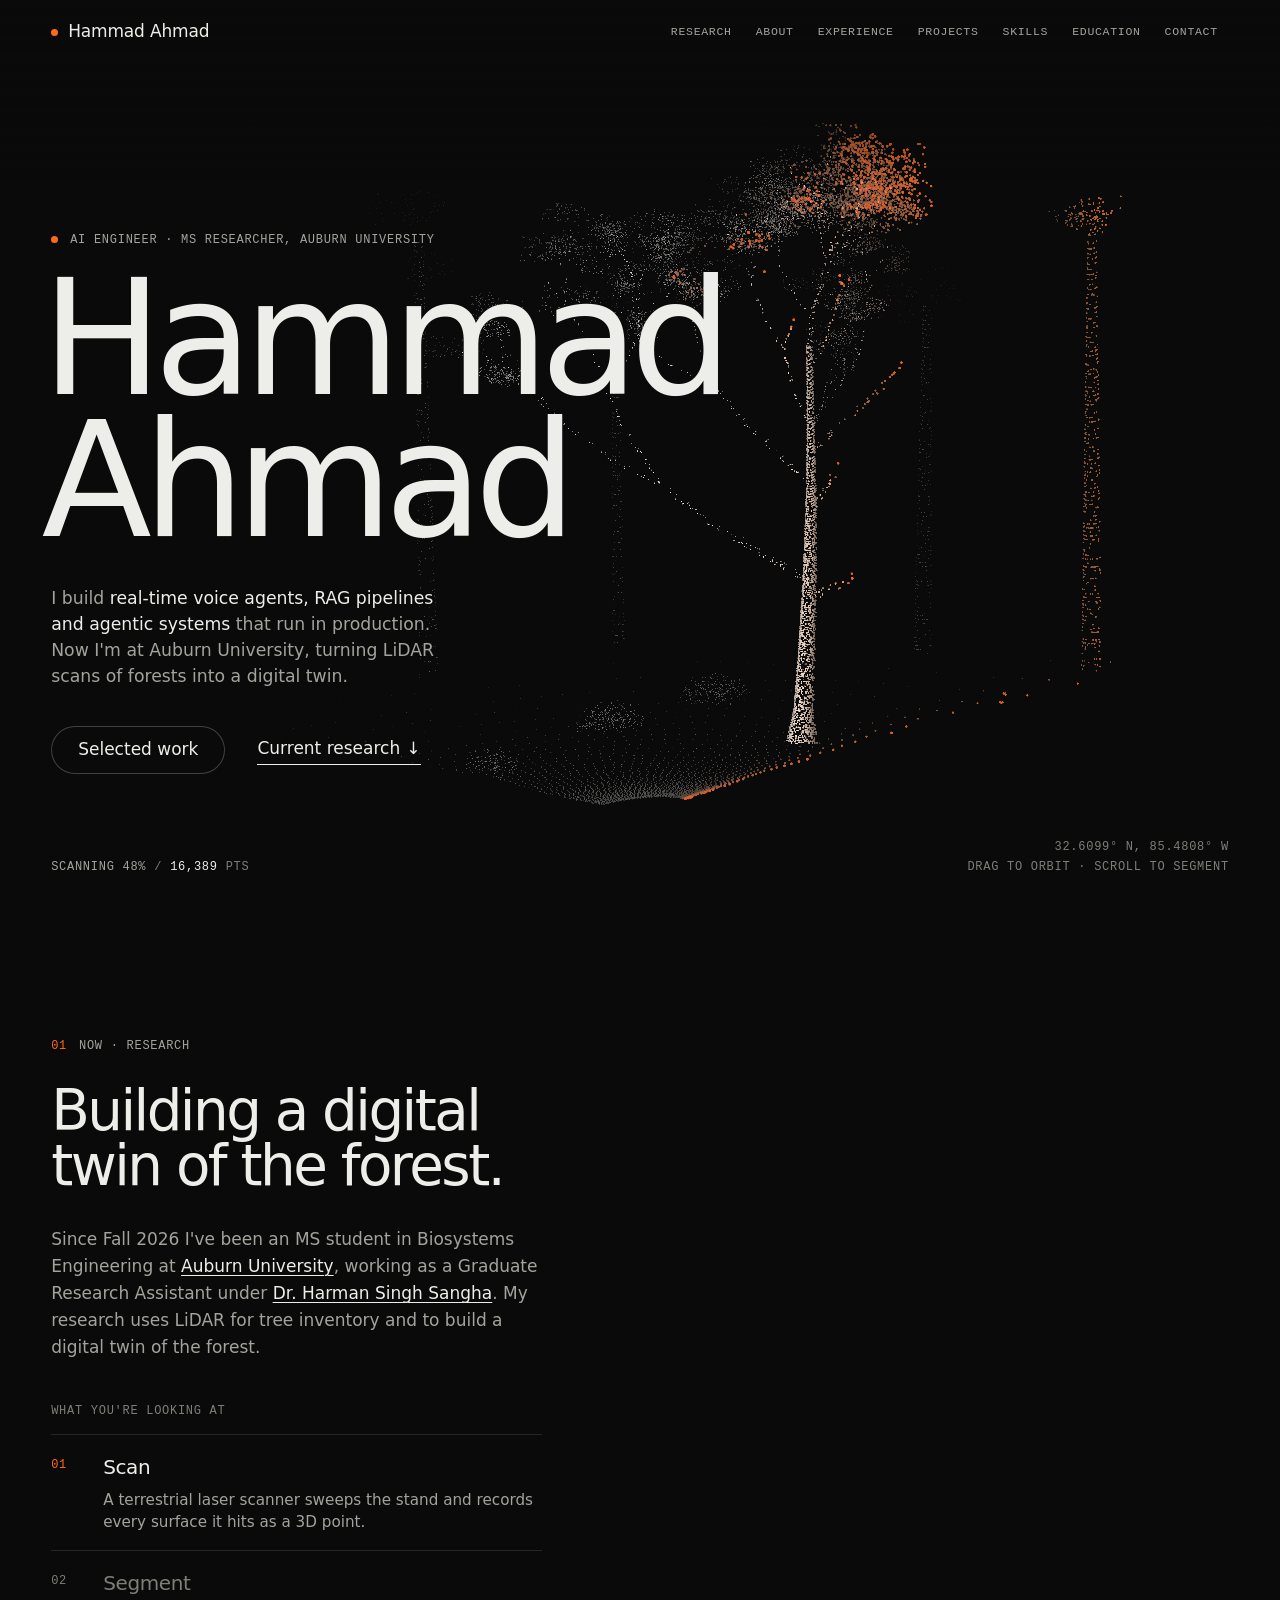
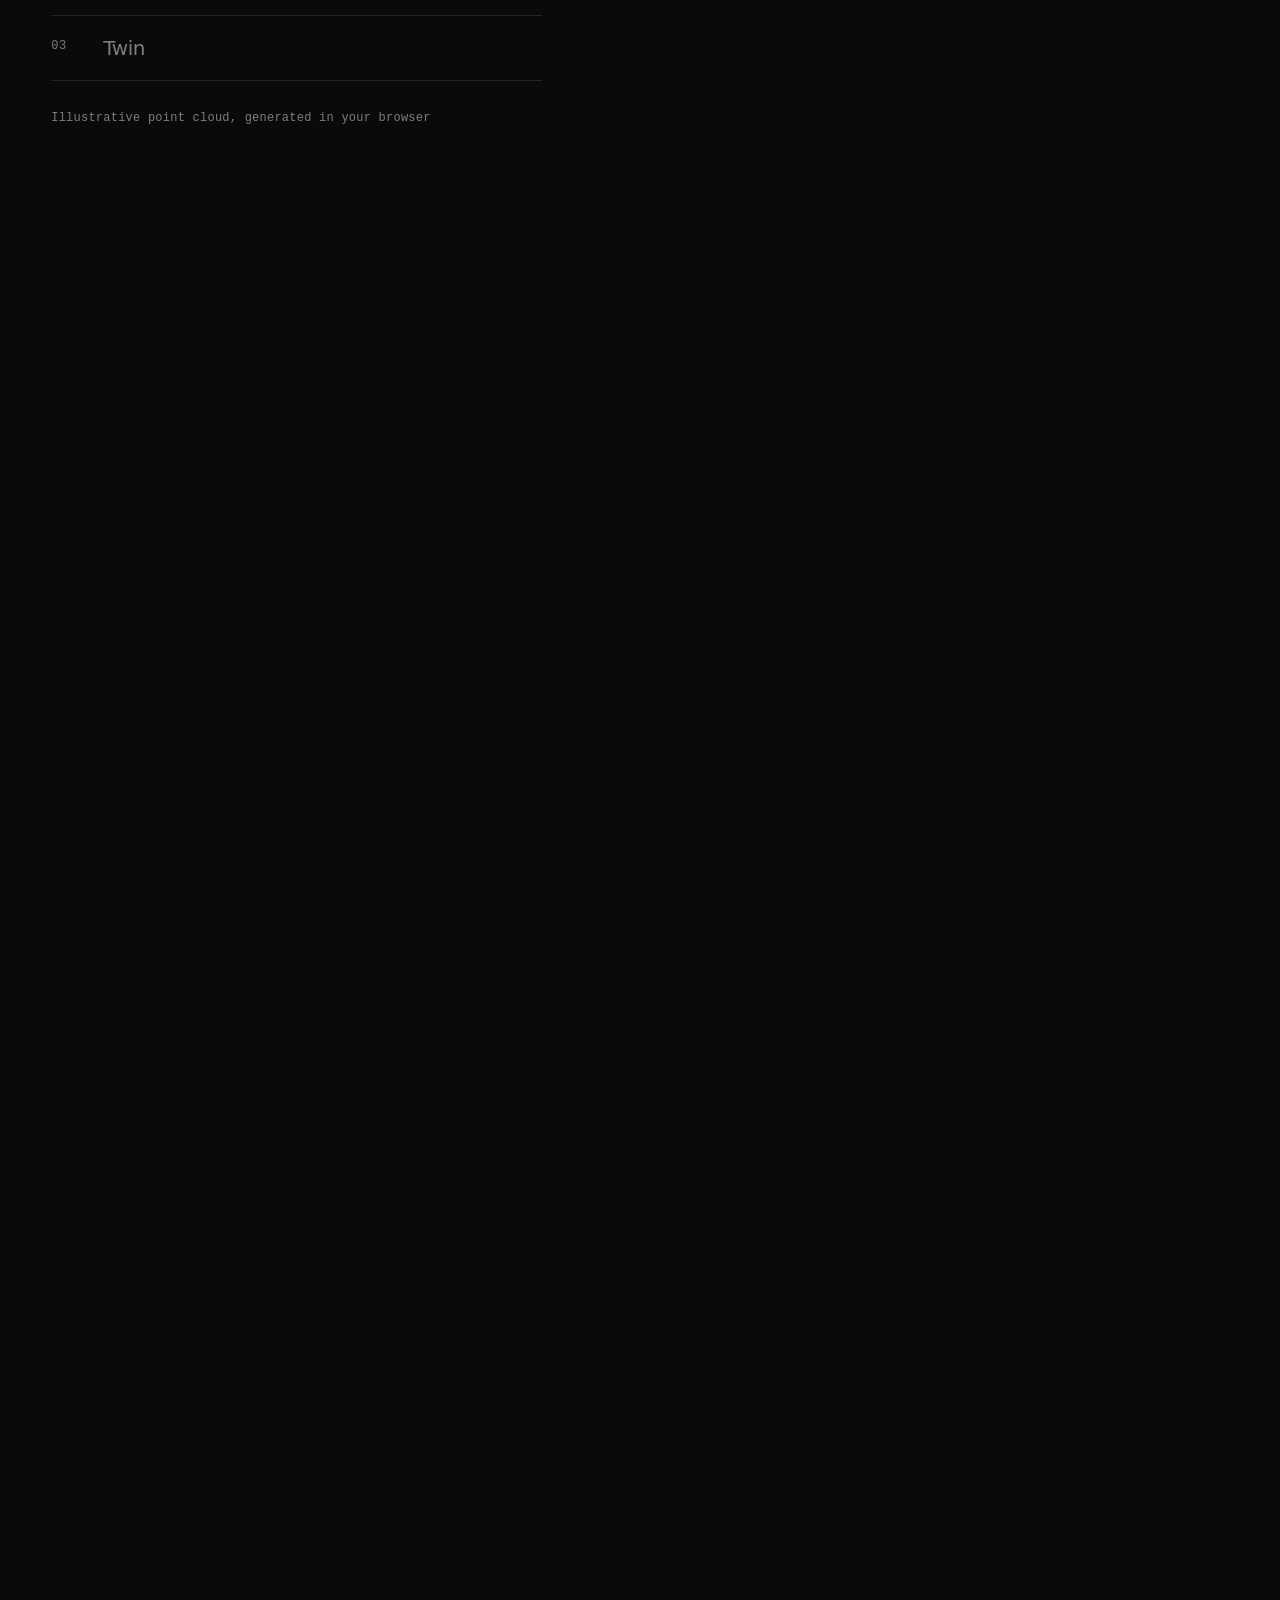
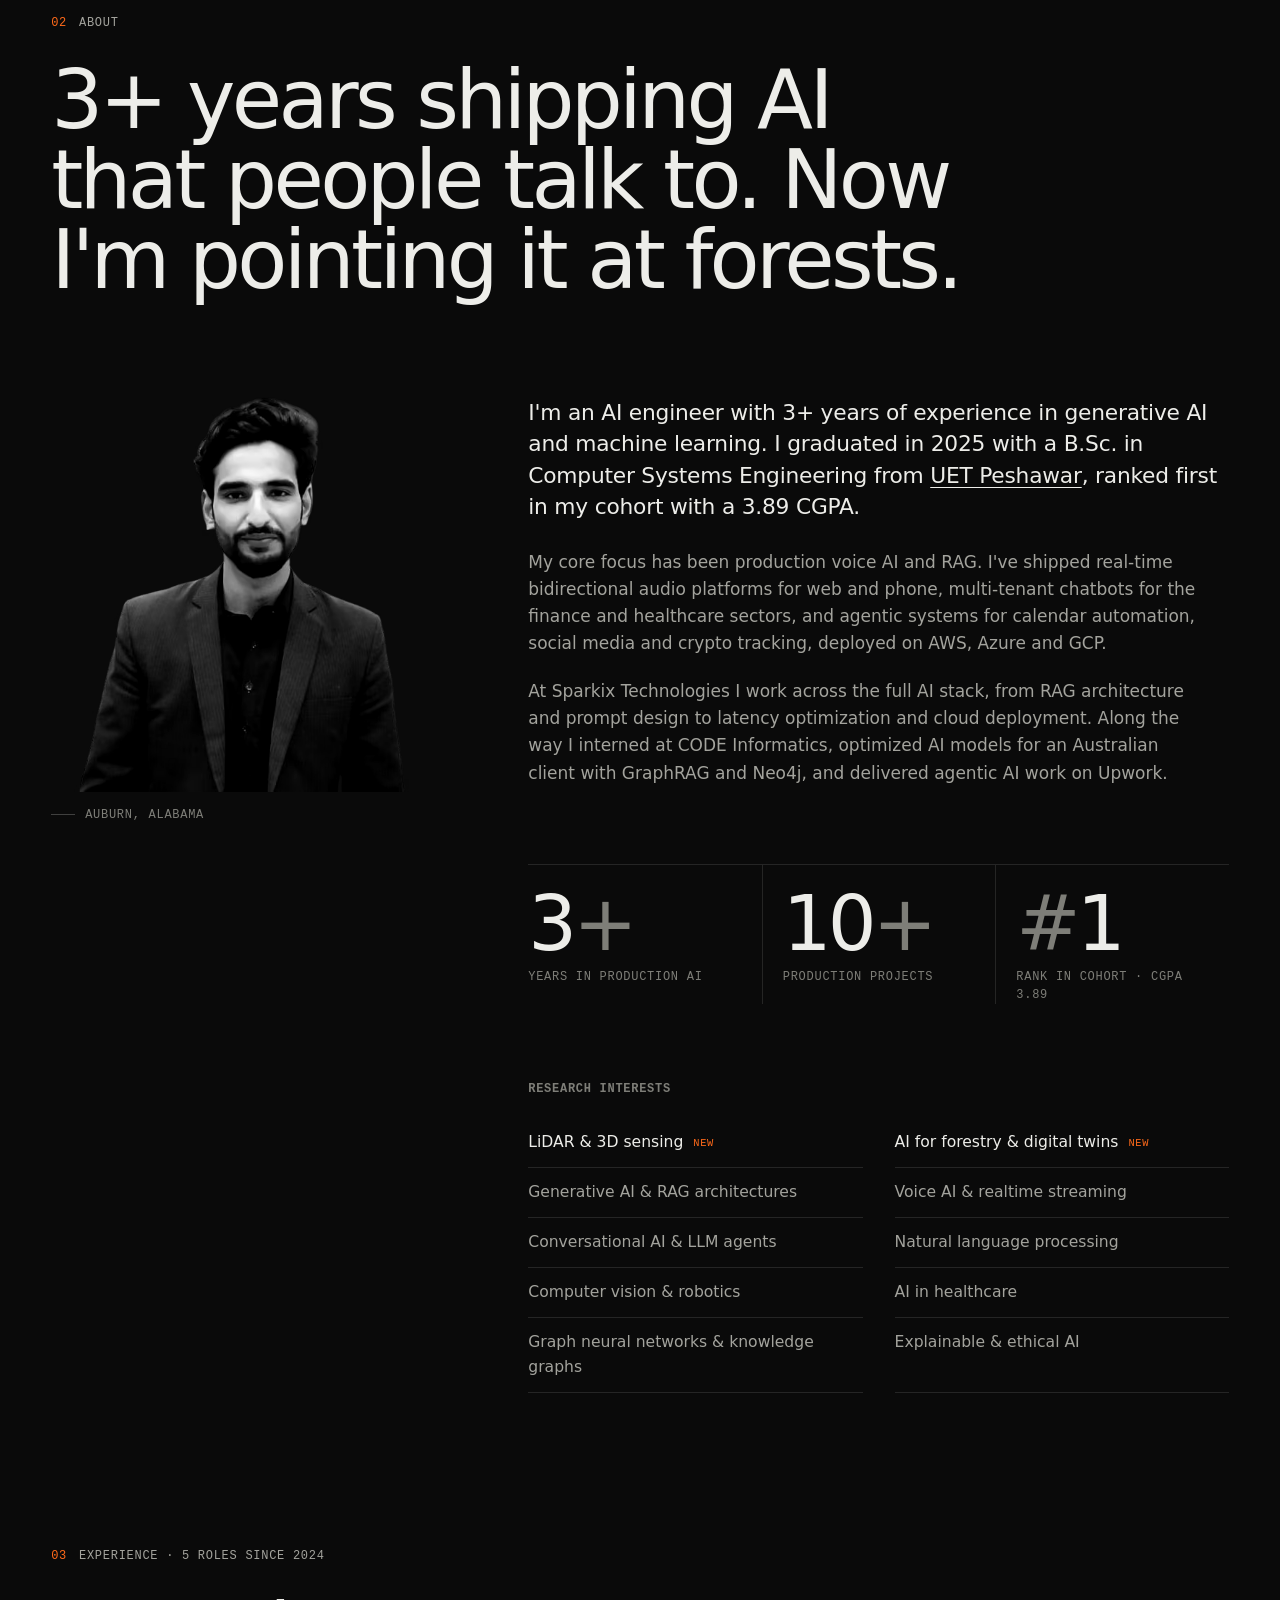
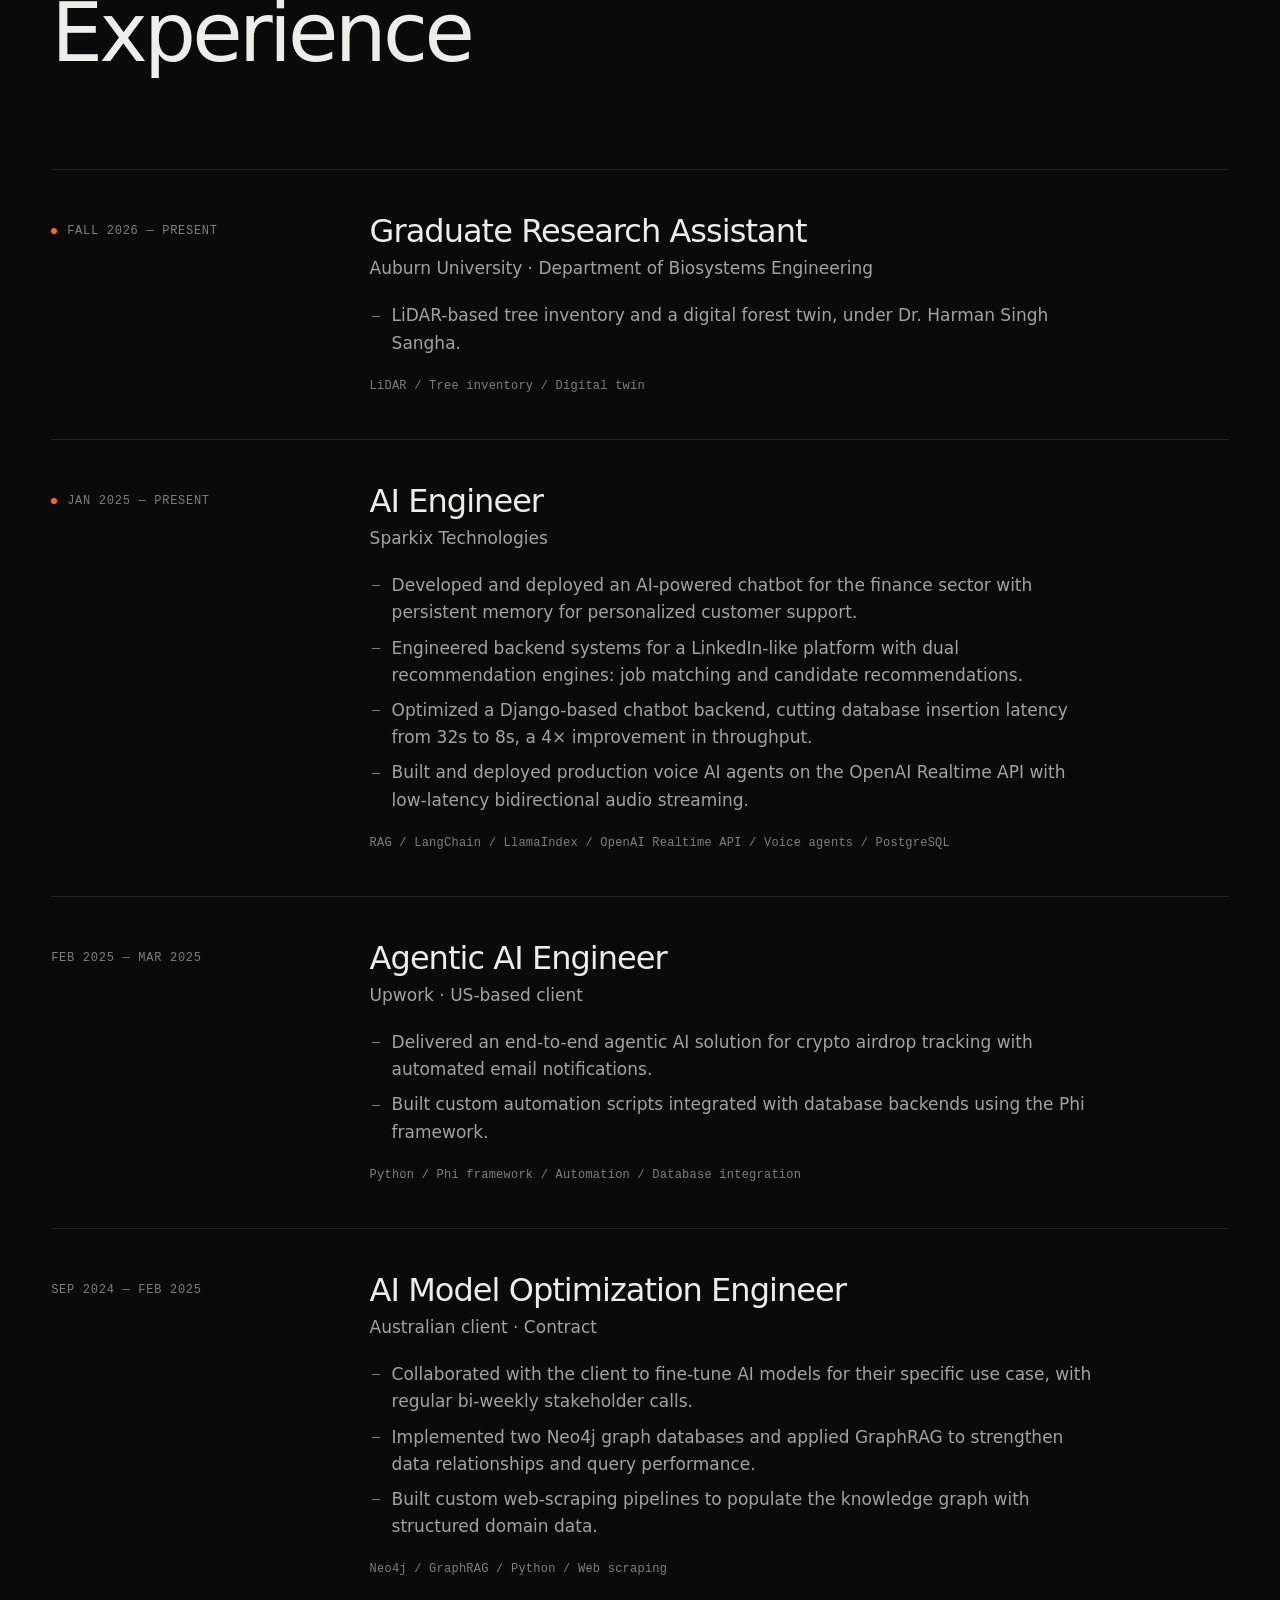
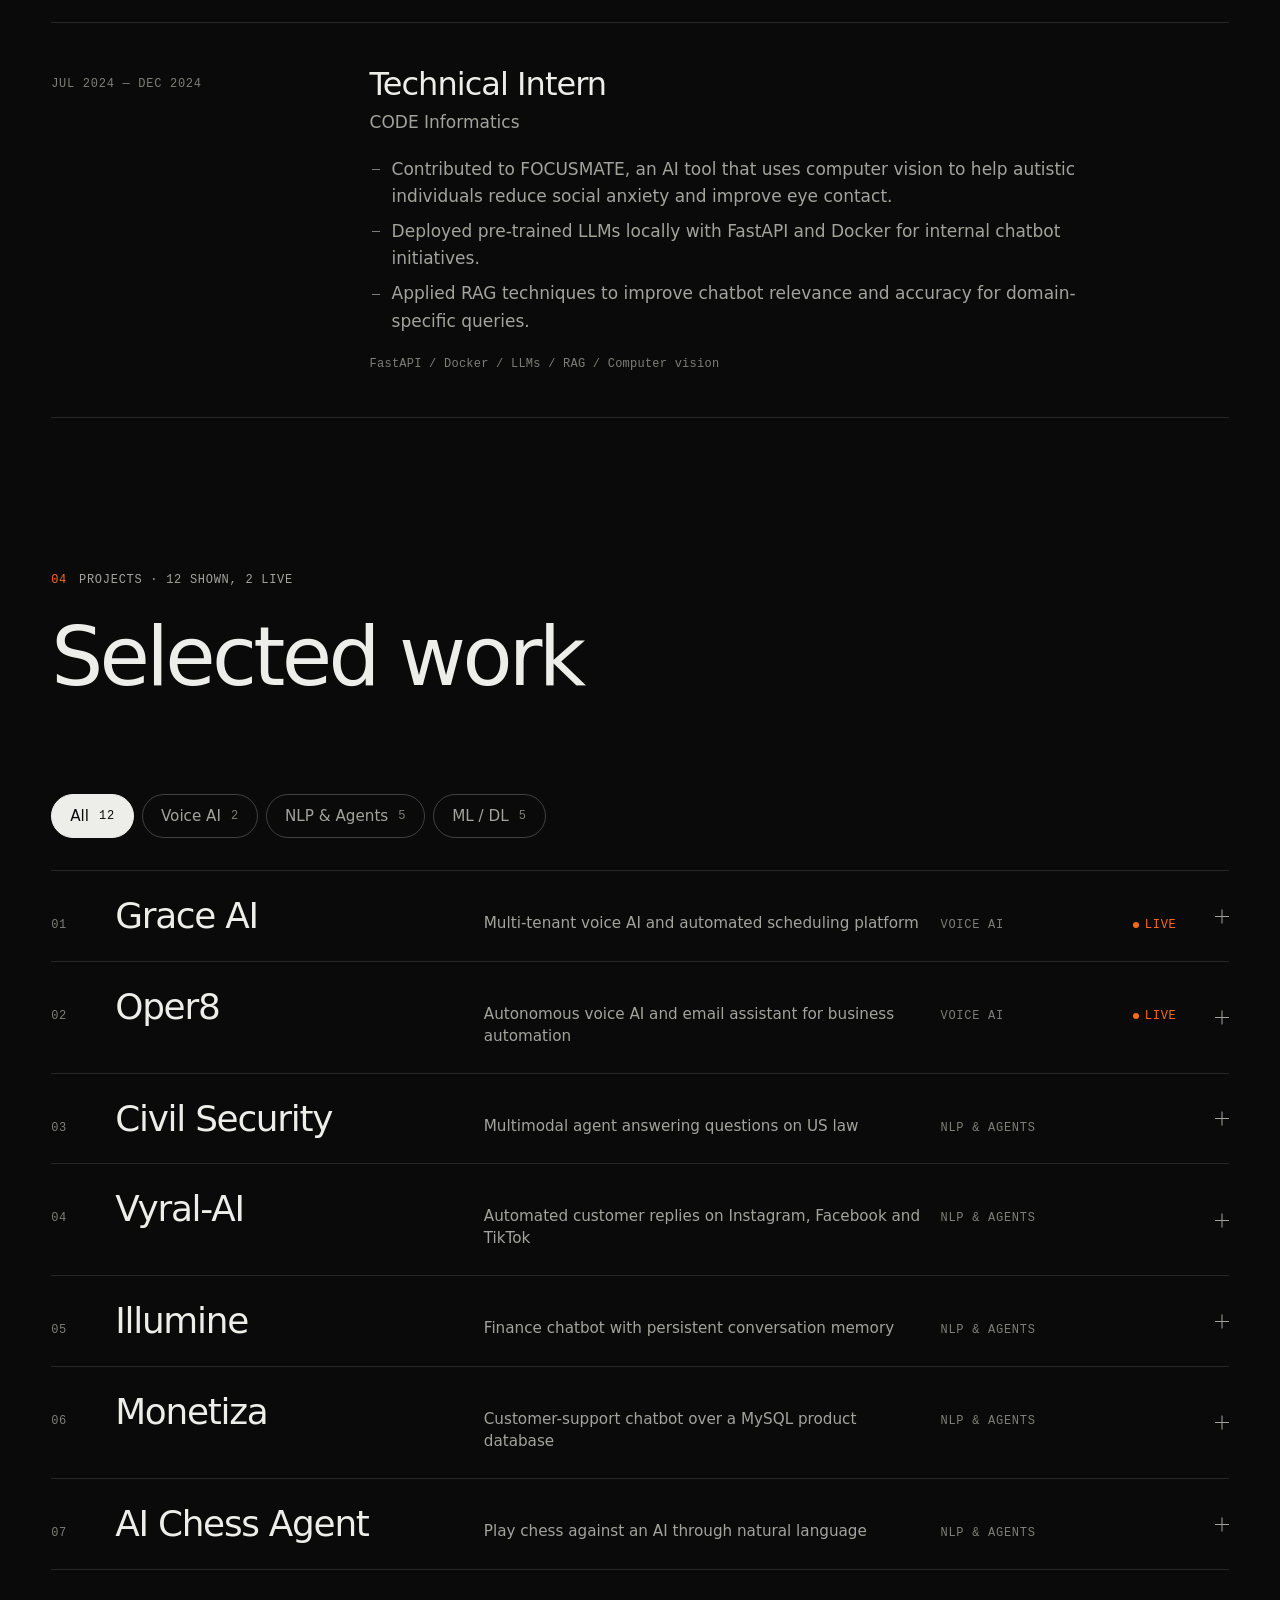
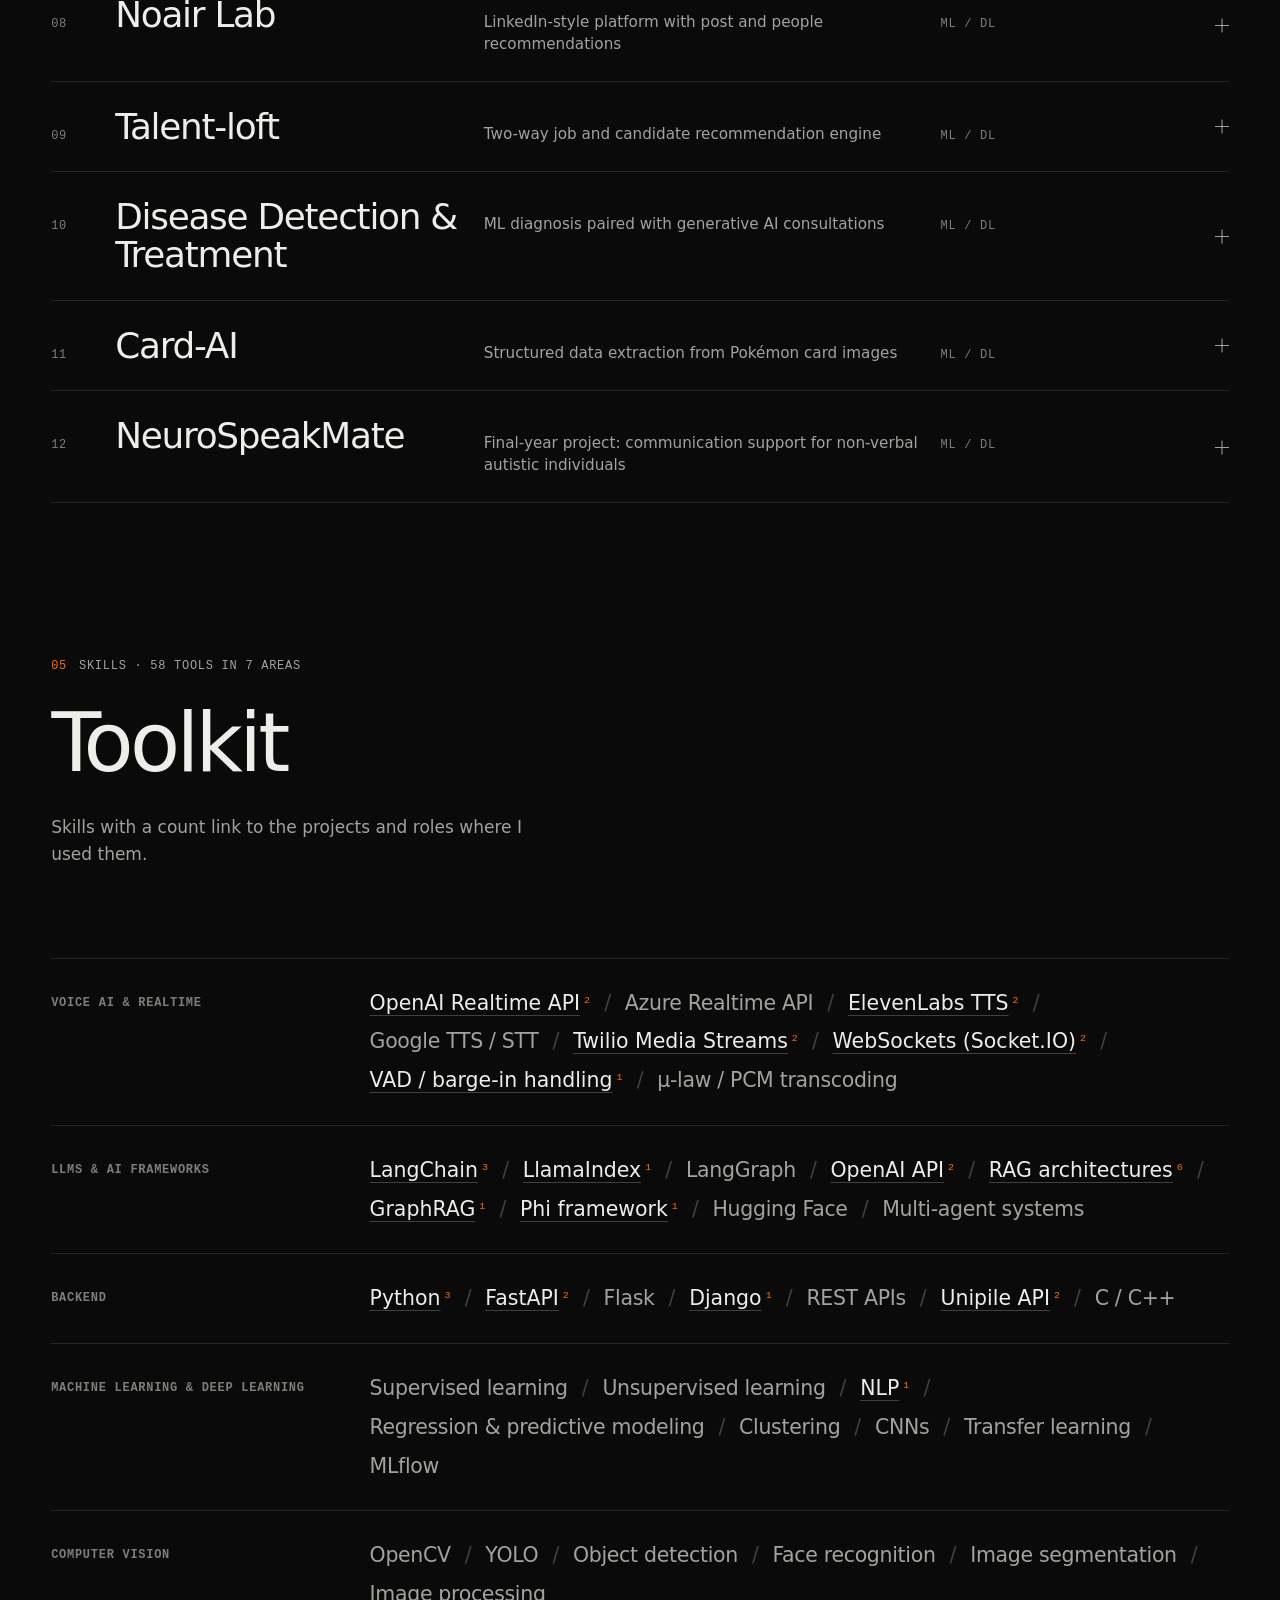
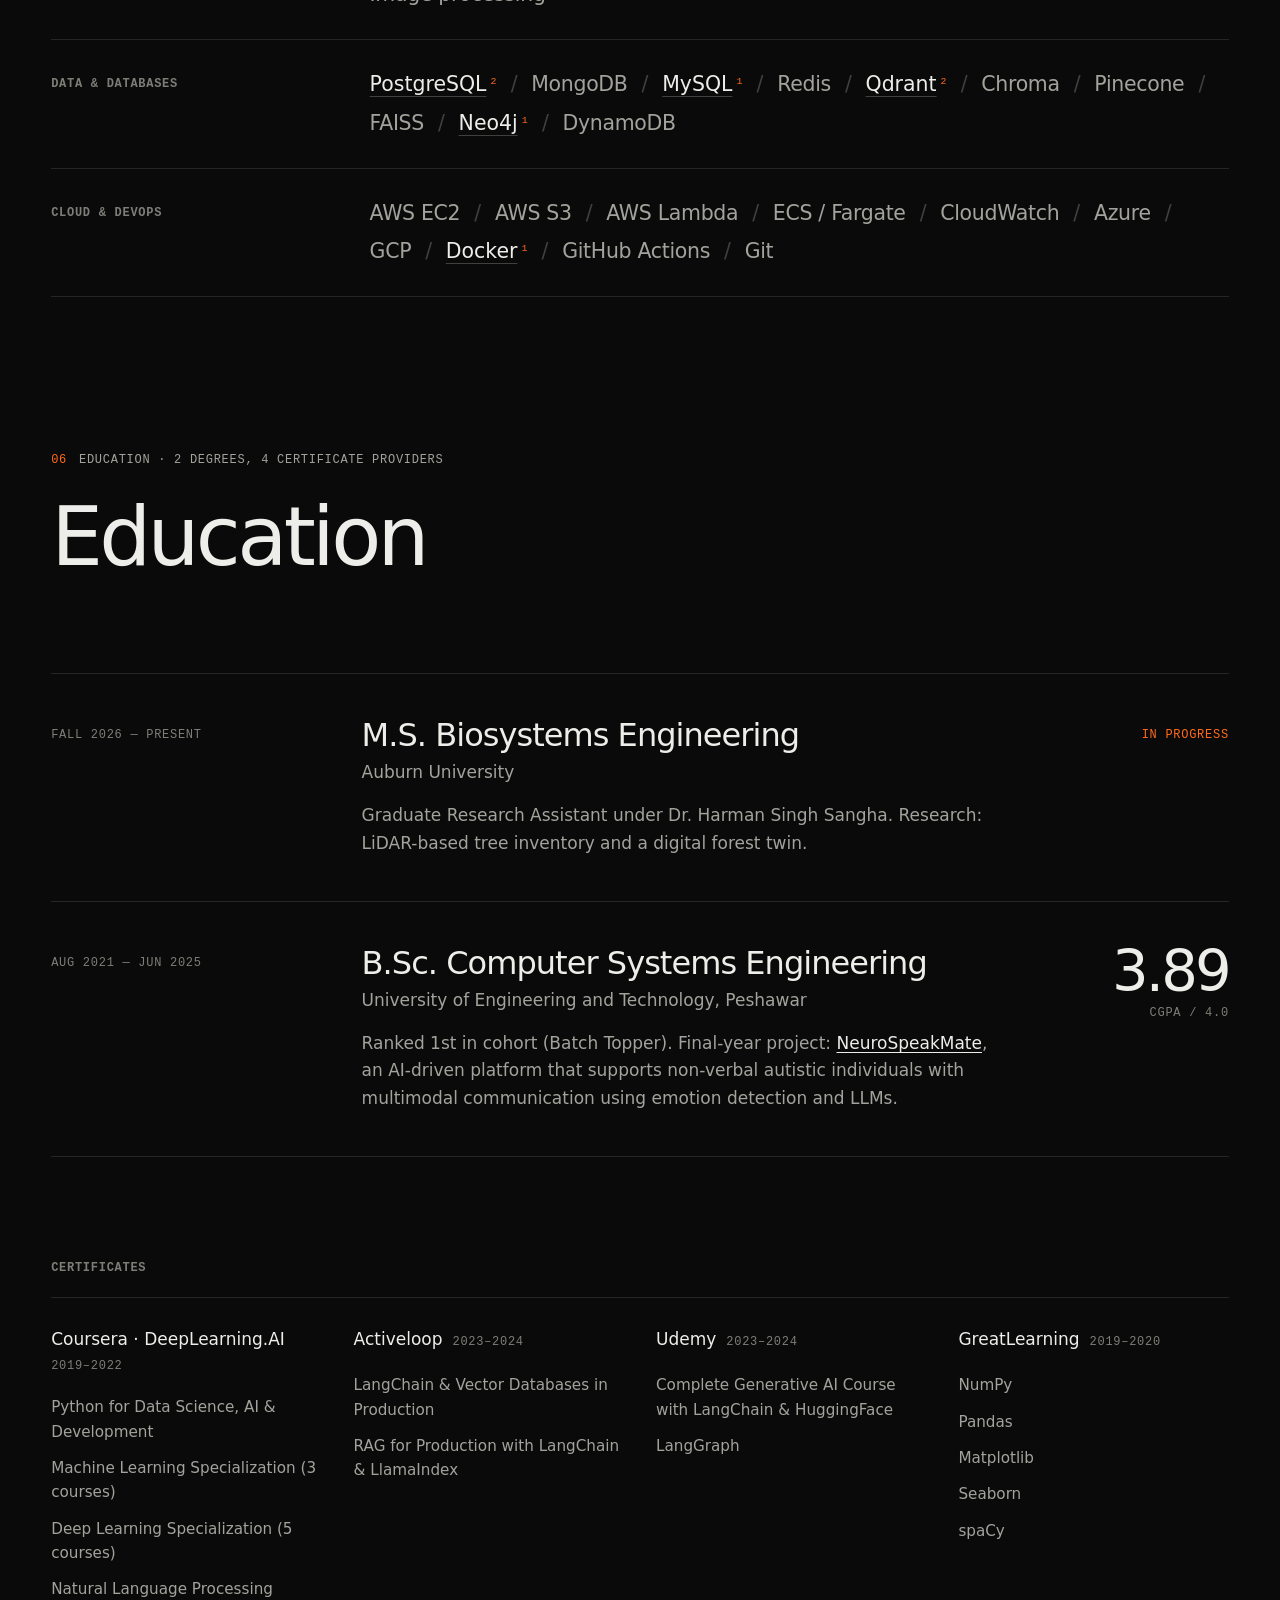
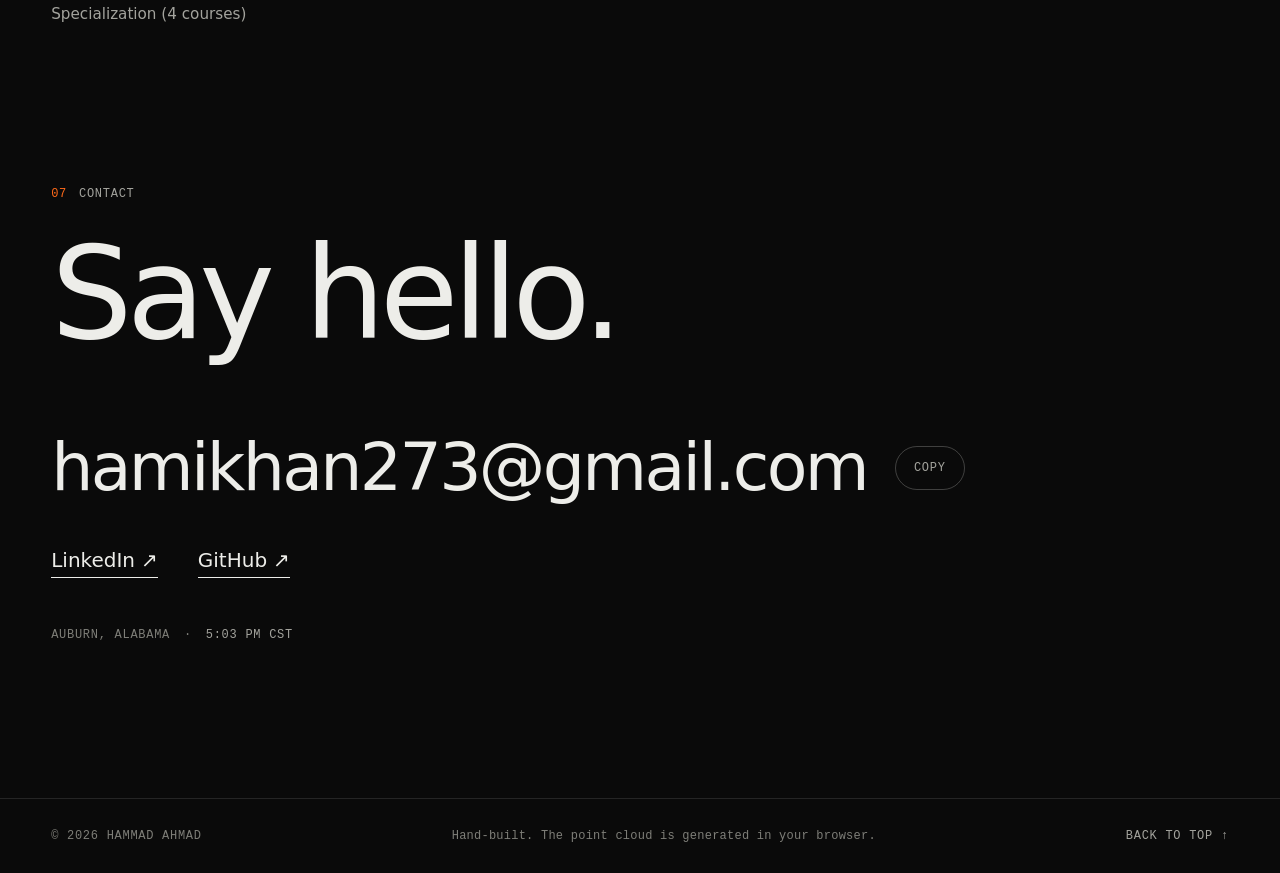
==== commit 0c4eaf29: "Redesign portfolio" ====
--- a/index.html
+++ b/index.html
@@ -1,83 +1,580 @@
 <!DOCTYPE html>
-<html lang="en">
+<html lang="en" class="no-js">
 <head>
-  <meta charset="UTF-8" />
-  <meta name="viewport" content="width=device-width, initial-scale=1.0" />
+  <meta charset="utf-8" />
+  <meta name="viewport" content="width=device-width, initial-scale=1, viewport-fit=cover" />
   <title>Hammad Ahmad — AI Engineer</title>
-  <link rel="stylesheet" href="styles.css" />
+  <meta name="description" content="AI engineer building production voice agents, RAG pipelines and agentic systems. MS Biosystems Engineering researcher at Auburn University working on LiDAR-based tree inventory and a digital forest twin." />
+  <meta name="theme-color" content="#0a0a0a" />
+  <meta name="color-scheme" content="dark" />
+  <link rel="canonical" href="https://hamikha.github.io/HammadAhmad_Portfolio/" />
+  <link rel="icon" href="favicon.svg" type="image/svg+xml" />
+
+  <meta property="og:type" content="website" />
+  <meta property="og:title" content="Hammad Ahmad — AI Engineer" />
+  <meta property="og:description" content="Production voice agents and RAG systems. Now turning LiDAR scans of forests into a digital twin at Auburn University." />
+  <meta property="og:url" content="https://hamikha.github.io/HammadAhmad_Portfolio/" />
+  <meta property="og:image" content="https://hamikha.github.io/HammadAhmad_Portfolio/assets/img/og.jpg" />
+  <meta property="og:image:width" content="1200" />
+  <meta property="og:image:height" content="630" />
+  <meta name="twitter:card" content="summary_large_image" />
+
+  <link rel="preload" href="assets/fonts/geist-latin.woff2" as="font" type="font/woff2" crossorigin />
+  <link rel="preload" href="assets/fonts/geist-mono-latin.woff2" as="font" type="font/woff2" crossorigin />
+  <link rel="stylesheet" href="assets/css/main.css" />
+  <link rel="modulepreload" href="assets/js/scan.js" />
+  <link rel="modulepreload" href="assets/js/cloud.js" />
+  <script>document.documentElement.className = 'js';</script>
+  <script type="module" src="assets/js/main.js"></script>
+
+  <script type="application/ld+json">
+  {
+    "@context": "https://schema.org",
+    "@type": "Person",
+    "name": "Hammad Ahmad",
+    "jobTitle": "AI Engineer",
+    "url": "https://hamikha.github.io/HammadAhmad_Portfolio/",
+    "image": "https://hamikha.github.io/HammadAhmad_Portfolio/assets/img/portrait.webp",
+    "email": "mailto:hamikhan273@gmail.com",
+    "affiliation": { "@type": "CollegeOrUniversity", "name": "Auburn University" },
+    "alumniOf": { "@type": "CollegeOrUniversity", "name": "University of Engineering and Technology, Peshawar" },
+    "knowsAbout": ["Voice AI", "Retrieval-augmented generation", "LLM agents", "LiDAR", "Digital twins"],
+    "sameAs": ["https://www.linkedin.com/in/hammad-ahmad-b91ba0247", "https://github.com/Hamikha"]
+  }
+  </script>
 </head>
 <body>
+  <a class="skip" href="#main">Skip to content</a>
+
   <header class="site-header">
-    <div class="header-inner">
-      <span class="brand">Hammad Ahmad</span>
-      <nav class="main-nav">
-        <ul>
-          <li><a href="index.html">About</a></li>
-          <li><a href="experience.html">Experience</a></li>
-          <li><a href="skills.html">Skills</a></li>
-          <li><a href="projects.html">Projects</a></li>
-          <li><a href="certificates.html">Certificates</a></li>
-          <li><a href="qualification.html">Qualification</a></li>
+    <div class="wrap header-inner">
+      <a class="brand" href="#top"><span class="brand-mark" aria-hidden="true"></span>Hammad Ahmad</a>
+      <nav class="site-nav" id="site-nav" aria-label="Primary">
+        <ul class="nav-list">
+          <li><a href="#research" data-num="01">Research</a></li>
+          <li><a href="#about" data-num="02">About</a></li>
+          <li><a href="#experience" data-num="03">Experience</a></li>
+          <li><a href="#projects" data-num="04">Projects</a></li>
+          <li><a href="#skills" data-num="05">Skills</a></li>
+          <li><a href="#education" data-num="06">Education</a></li>
+          <li><a href="#contact" data-num="07">Contact</a></li>
         </ul>
+        <span class="nav-marker" aria-hidden="true"></span>
+        <p class="nav-foot mono"><a href="mailto:hamikhan273@gmail.com">hamikhan273@gmail.com</a></p>
       </nav>
+      <button class="menu-btn mono" type="button" aria-expanded="false" aria-controls="site-nav">
+        <span class="menu-label">Menu</span><span class="menu-icon" aria-hidden="true"></span>
+      </button>
     </div>
+    <span class="progress" aria-hidden="true"></span>
   </header>
 
-  <main class="main-layout">
-    <aside class="sidebar"></aside>
-    <section class="page-content">
-      <h1 class="fade-in">About Me</h1>
-      <p class="page-subtitle fade-in">AI Engineer · Voice AI · RAG Systems · LLM Applications</p>
-
-      <div class="stats-row">
-        <div class="stat-card fade-in">
-          <div class="stat-num">3+</div>
-          <div class="stat-desc">Years of Experience</div>
-        </div>
-        <div class="stat-card fade-in">
-          <div class="stat-num">10+</div>
-          <div class="stat-desc">Production Projects</div>
-        </div>
-        <div class="stat-card fade-in">
-          <div class="stat-num">3.89</div>
-          <div class="stat-desc">CGPA · Batch Topper #1</div>
-        </div>
-        <div class="stat-card fade-in">
-          <div class="stat-num">10+</div>
-          <div class="stat-desc">Live Products</div>
-        </div>
-      </div>
-
-      <div class="about-text">
-        <p class="fade-in">
-          I'm an AI Engineer with 3+ years of specialized experience in Generative AI and Machine Learning. I graduated with a B.Sc. in Computer Systems Engineering from <a href="https://www.uetpeshawar.edu.pk/" target="_blank">UET Peshawar</a> in 2025, finishing as Batch Topper #1 with a 3.89 CGPA.
-        </p>
-        <p class="fade-in">
-          My core focus is building production-ready Voice AI systems and RAG pipelines. I've shipped real-time bidirectional audio platforms (web + phone), multi-tenant chatbots for the finance and healthcare sectors, and agentic systems for calendar automation, social media, and crypto tracking — deployed on AWS, Azure, and GCP.
-        </p>
-        <p class="fade-in">
-          Currently at Sparkix Technologies, I work across the full AI stack: from designing RAG architectures and fine-tuning LLM prompts to optimizing latency and managing cloud deployments. Previously I interned at CODE Informatics, contributed to AI model optimization for an Australian client using GraphRAG and Neo4j, and delivered freelance agentic AI solutions on Upwork.
-        </p>
-        <p class="fade-in">
-          I hold specializations from DeepLearning.AI in Machine Learning, Deep Learning, and NLP — alongside certifications in LangChain, LlamaIndex, and Generative AI from Activeloop and Udemy.
-        </p>
-      </div>
-
-      <h2 class="section-heading fade-in">Research Interests</h2>
-      <ul class="interests-list">
-        <li class="fade-in">Generative AI & RAG Architectures</li>
-        <li class="fade-in">Voice AI & Realtime Streaming</li>
-        <li class="fade-in">Conversational AI & LLM Agents</li>
-        <li class="fade-in">Natural Language Processing</li>
-        <li class="fade-in">Computer Vision & Robotics</li>
-        <li class="fade-in">AI in Healthcare Applications</li>
-        <li class="fade-in">Graph Neural Networks & Knowledge Graphs</li>
-        <li class="fade-in">Explainable & Ethical AI</li>
-      </ul>
+  <canvas class="scan" id="scan" aria-hidden="true"></canvas>
+  <div class="probe" aria-hidden="true"><span class="probe-ring"></span><span class="probe-read mono"></span></div>
+  <div class="dbh mono" aria-hidden="true"><span class="dbh-line"></span><span class="dbh-text"></span></div>
+
+  <main id="main">
+    <!-- 00 · Hero -->
+    <section class="hero" id="top" aria-labelledby="hero-title">
+      <div class="wrap hero-inner">
+        <p class="hero-kicker mono"><span class="dot" aria-hidden="true"></span>AI engineer · MS researcher, Auburn University</p>
+        <h1 class="hero-title" id="hero-title">
+          <span class="line"><span>Hammad</span></span>
+          <span class="line"><span>Ahmad</span></span>
+        </h1>
+        <p class="hero-lede">I build <strong>real-time voice agents, RAG pipelines and agentic systems</strong> that run in production. Now I'm at Auburn University, turning LiDAR scans of forests into a digital twin.</p>
+        <div class="hero-cta">
+          <a class="btn" href="#projects">Selected work</a>
+          <a class="text-link" href="#research">Current research <span aria-hidden="true">↓</span></a>
+        </div>
+      </div>
+      <div class="hud wrap mono" aria-hidden="true">
+        <p class="hud-l"><span class="hud-status">Scanning</span><span class="hud-sep">/</span><span class="hud-count">0</span> pts</p>
+        <p class="hud-r"><span>32.6099° N, 85.4808° W</span><span class="hud-hint">Drag to orbit · Scroll to segment</span></p>
+      </div>
+    </section>
+
+    <!-- 01 · Research -->
+    <section class="research" id="research" aria-labelledby="research-title">
+      <div class="research-stage">
+        <div class="research-pin">
+          <div class="wrap research-grid">
+            <div class="research-copy">
+              <p class="eyebrow mono"><span class="num">01</span>Now · Research</p>
+              <h2 class="h2 h2-research" id="research-title"><span class="h2-text">Building a digital twin of the forest.</span><span class="sweep" aria-hidden="true"></span></h2>
+              <p class="research-body">Since Fall 2026 I've been an MS student in Biosystems Engineering at <a href="https://eng.auburn.edu/bsen/" target="_blank" rel="noopener">Auburn University</a>, working as a Graduate Research Assistant under <a href="https://eng.auburn.edu/directory/hss0044" target="_blank" rel="noopener">Dr.&nbsp;Harman Singh Sangha</a>. My research uses LiDAR for tree inventory and to build a digital twin of the forest.</p>
+              <p class="steps-label mono">What you're looking at</p>
+              <ol class="steps">
+                <li class="step is-active" data-step="1">
+                  <span class="step-n mono">01</span><span class="step-t">Scan</span>
+                  <p class="step-d">A terrestrial laser scanner sweeps the stand and records every surface it hits as a 3D point.</p>
+                </li>
+                <li class="step" data-step="2">
+                  <span class="step-n mono">02</span><span class="step-t">Segment</span>
+                  <p class="step-d">Wood is separated from leaves, so each stem can be measured: height and diameter at breast height.</p>
+                </li>
+                <li class="step" data-step="3">
+                  <span class="step-n mono">03</span><span class="step-t">Twin</span>
+                  <p class="step-d">Every tree becomes a record in a digital model of the whole plot that can be measured again over time.</p>
+                </li>
+              </ol>
+              <p class="fine mono">Illustrative point cloud, generated in your browser</p>
+            </div>
+          </div>
+        </div>
+      </div>
+    </section>
+
+    <!-- 02 · About -->
+    <section class="section about" id="about" aria-labelledby="about-title">
+      <div class="wrap">
+        <div class="section-head">
+          <p class="eyebrow mono"><span class="num">02</span>About</p>
+          <h2 class="h2" id="about-title"><span class="h2-text">3+ years shipping AI that people talk to. Now I'm pointing it at forests.</span><span class="sweep" aria-hidden="true"></span></h2>
+        </div>
+        <div class="about-grid">
+          <figure class="portrait reveal">
+            <picture>
+              <source srcset="assets/img/portrait.avif" type="image/avif" />
+              <img src="assets/img/portrait.webp" width="553" height="546" alt="Portrait of Hammad Ahmad" loading="lazy" decoding="async" />
+            </picture>
+            <figcaption class="mono">Auburn, Alabama</figcaption>
+          </figure>
+          <div class="about-copy">
+            <p class="reveal">I'm an AI engineer with 3+ years of experience in generative AI and machine learning. I graduated in 2025 with a B.Sc. in Computer Systems Engineering from <a href="https://www.uetpeshawar.edu.pk/" target="_blank" rel="noopener">UET Peshawar</a>, ranked first in my cohort with a 3.89 CGPA.</p>
+            <p class="reveal">My core focus has been production voice AI and RAG. I've shipped real-time bidirectional audio platforms for web and phone, multi-tenant chatbots for the finance and healthcare sectors, and agentic systems for calendar automation, social media and crypto tracking, deployed on AWS, Azure and GCP.</p>
+            <p class="reveal">At Sparkix Technologies I work across the full AI stack, from RAG architecture and prompt design to latency optimization and cloud deployment. Along the way I interned at CODE Informatics, optimized AI models for an Australian client with GraphRAG and Neo4j, and delivered agentic AI work on Upwork.</p>
+
+            <dl class="stats reveal">
+              <div class="stat"><dt class="mono">Years in production AI</dt><dd>3<span>+</span></dd></div>
+              <div class="stat"><dt class="mono">Production projects</dt><dd>10<span>+</span></dd></div>
+              <div class="stat"><dt class="mono">Rank in cohort · CGPA 3.89</dt><dd><span>#</span>1</dd></div>
+            </dl>
+
+            <div class="interests reveal">
+              <h3 class="mono sub-label">Research interests</h3>
+              <ul>
+                <li>LiDAR &amp; 3D sensing</li>
+                <li>AI for forestry &amp; digital twins</li>
+                <li>Generative AI &amp; RAG architectures</li>
+                <li>Voice AI &amp; realtime streaming</li>
+                <li>Conversational AI &amp; LLM agents</li>
+                <li>Natural language processing</li>
+                <li>Computer vision &amp; robotics</li>
+                <li>AI in healthcare</li>
+                <li>Graph neural networks &amp; knowledge graphs</li>
+                <li>Explainable &amp; ethical AI</li>
+              </ul>
+            </div>
+          </div>
+        </div>
+      </div>
+    </section>
+
+    <!-- 03 · Experience -->
+    <section class="section" id="experience" aria-labelledby="experience-title">
+      <div class="wrap">
+        <div class="section-head">
+          <p class="eyebrow mono"><span class="num">03</span>Experience · 5 roles since 2024</p>
+          <h2 class="h2" id="experience-title"><span class="h2-text">Experience</span><span class="sweep" aria-hidden="true"></span></h2>
+        </div>
+        <ol class="xp">
+          <li class="xp-item reveal is-current" id="x-auburn">
+            <p class="xp-when mono">Fall 2026 — Present</p>
+            <div class="xp-main">
+              <h3 class="xp-role">Graduate Research Assistant</h3>
+              <p class="xp-org">Auburn University · Department of Biosystems Engineering</p>
+              <ul class="xp-points">
+                <li>LiDAR-based tree inventory and a digital forest twin, under Dr. Harman Singh Sangha.</li>
+              </ul>
+              <p class="tags mono">LiDAR / Tree inventory / Digital twin</p>
+            </div>
+          </li>
+          <li class="xp-item reveal is-current" id="x-sparkix">
+            <p class="xp-when mono">Jan 2025 — Present</p>
+            <div class="xp-main">
+              <h3 class="xp-role">AI Engineer</h3>
+              <p class="xp-org">Sparkix Technologies</p>
+              <ul class="xp-points">
+                <li>Developed and deployed an AI-powered chatbot for the finance sector with persistent memory for personalized customer support.</li>
+                <li>Engineered backend systems for a LinkedIn-like platform with dual recommendation engines: job matching and candidate recommendations.</li>
+                <li>Optimized a Django-based chatbot backend, cutting database insertion latency from 32s to 8s, a 4× improvement in throughput.</li>
+                <li>Built and deployed production voice AI agents on the OpenAI Realtime API with low-latency bidirectional audio streaming.</li>
+              </ul>
+              <p class="tags mono">RAG / LangChain / LlamaIndex / OpenAI Realtime API / Voice agents / PostgreSQL</p>
+            </div>
+          </li>
+          <li class="xp-item reveal" id="x-upwork">
+            <p class="xp-when mono">Feb 2025 — Mar 2025</p>
+            <div class="xp-main">
+              <h3 class="xp-role">Agentic AI Engineer</h3>
+              <p class="xp-org">Upwork · US-based client</p>
+              <ul class="xp-points">
+                <li>Delivered an end-to-end agentic AI solution for crypto airdrop tracking with automated email notifications.</li>
+                <li>Built custom automation scripts integrated with database backends using the Phi framework.</li>
+              </ul>
+              <p class="tags mono">Python / Phi framework / Automation / Database integration</p>
+            </div>
+          </li>
+          <li class="xp-item reveal" id="x-australia">
+            <p class="xp-when mono">Sep 2024 — Feb 2025</p>
+            <div class="xp-main">
+              <h3 class="xp-role">AI Model Optimization Engineer</h3>
+              <p class="xp-org">Australian client · Contract</p>
+              <ul class="xp-points">
+                <li>Collaborated with the client to fine-tune AI models for their specific use case, with regular bi-weekly stakeholder calls.</li>
+                <li>Implemented two Neo4j graph databases and applied GraphRAG to strengthen data relationships and query performance.</li>
+                <li>Built custom web-scraping pipelines to populate the knowledge graph with structured domain data.</li>
+              </ul>
+              <p class="tags mono">Neo4j / GraphRAG / Python / Web scraping</p>
+            </div>
+          </li>
+          <li class="xp-item reveal" id="x-code">
+            <p class="xp-when mono">Jul 2024 — Dec 2024</p>
+            <div class="xp-main">
+              <h3 class="xp-role">Technical Intern</h3>
+              <p class="xp-org">CODE Informatics</p>
+              <ul class="xp-points">
+                <li>Contributed to FOCUSMATE, an AI tool that uses computer vision to help autistic individuals reduce social anxiety and improve eye contact.</li>
+                <li>Deployed pre-trained LLMs locally with FastAPI and Docker for internal chatbot initiatives.</li>
+                <li>Applied RAG techniques to improve chatbot relevance and accuracy for domain-specific queries.</li>
+              </ul>
+              <p class="tags mono">FastAPI / Docker / LLMs / RAG / Computer vision</p>
+            </div>
+          </li>
+        </ol>
+      </div>
+    </section>
+
+    <!-- 04 · Projects -->
+    <section class="section" id="projects" aria-labelledby="projects-title">
+      <div class="wrap">
+        <div class="section-head">
+          <p class="eyebrow mono"><span class="num">04</span>Projects · 12 shown, 2 live</p>
+          <h2 class="h2" id="projects-title"><span class="h2-text">Selected work</span><span class="sweep" aria-hidden="true"></span></h2>
+        </div>
+
+        <div class="filters reveal" role="group" aria-label="Filter projects by category">
+          <button class="chip" type="button" data-filter="all" aria-pressed="true">All <span class="mono">12</span></button>
+          <button class="chip" type="button" data-filter="voice" aria-pressed="false">Voice AI <span class="mono">2</span></button>
+          <button class="chip" type="button" data-filter="nlp" aria-pressed="false">NLP &amp; Agents <span class="mono">5</span></button>
+          <button class="chip" type="button" data-filter="ml" aria-pressed="false">ML / DL <span class="mono">5</span></button>
+          <p class="filter-status sr-only" aria-live="polite"></p>
+        </div>
+
+        <ol class="pj-list">
+          <li class="pj reveal" id="p-grace" data-cat="voice">
+            <h3 class="pj-h"><button class="pj-toggle" type="button" aria-expanded="false" aria-controls="pj-grace">
+              <span class="pj-n mono">01</span><span class="pj-name">Grace AI</span><span class="pj-sum">Multi-tenant voice AI and automated scheduling platform</span><span class="pj-cat mono">Voice AI</span><span class="pj-live mono">Live</span><span class="pj-icon" aria-hidden="true"></span>
+            </button></h3>
+            <div class="pj-body" id="pj-grace"><div class="pj-inner">
+              <p>Production-grade multi-tenant voice AI and automated scheduling platform. Bidirectional audio over the web (Socket.IO) and phone (Twilio), custom VAD and barge-in handling, and calendar integrations with Google, Outlook and Unipile.</p>
+              <p class="tags mono">OpenAI Realtime API / Twilio / Qdrant / FastAPI / ElevenLabs</p>
+              <a class="text-link" href="https://www.graceai.com.au" target="_blank" rel="noopener">graceai.com.au <span aria-hidden="true">↗</span></a>
+            </div></div>
+          </li>
+          <li class="pj reveal" id="p-oper8" data-cat="voice">
+            <h3 class="pj-h"><button class="pj-toggle" type="button" aria-expanded="false" aria-controls="pj-oper8">
+              <span class="pj-n mono">02</span><span class="pj-name">Oper8</span><span class="pj-sum">Autonomous voice AI and email assistant for business automation</span><span class="pj-cat mono">Voice AI</span><span class="pj-live mono">Live</span><span class="pj-icon" aria-hidden="true"></span>
+            </button></h3>
+            <div class="pj-body" id="pj-oper8"><div class="pj-inner">
+              <p>Autonomous voice AI and email chatbot for multi-channel business automation. The email assistant classifies queries with GPT-4-mini, runs tool-calling loops, books appointments and replies through the Unipile API. Real-time phone and web voice agents use ElevenLabs TTS.</p>
+              <p class="tags mono">GPT-4 / Qdrant / Socket.IO / Twilio / Unipile</p>
+              <a class="text-link" href="https://oper8.ae" target="_blank" rel="noopener">oper8.ae <span aria-hidden="true">↗</span></a>
+            </div></div>
+          </li>
+          <li class="pj reveal" id="p-civil" data-cat="nlp">
+            <h3 class="pj-h"><button class="pj-toggle" type="button" aria-expanded="false" aria-controls="pj-civil">
+              <span class="pj-n mono">03</span><span class="pj-name">Civil Security</span><span class="pj-sum">Multimodal agent answering questions on US law</span><span class="pj-cat mono">NLP &amp; Agents</span><span class="pj-icon" aria-hidden="true"></span>
+            </button></h3>
+            <div class="pj-body" id="pj-civil"><div class="pj-inner">
+              <p>Multimodal AI agent that accepts text and voice input and gives real-time answers on US law from a structured knowledge base with RAG retrieval.</p>
+              <p class="tags mono">Voice AI / RAG / LangChain / Knowledge base</p>
+            </div></div>
+          </li>
+          <li class="pj reveal" id="p-vyral" data-cat="nlp">
+            <h3 class="pj-h"><button class="pj-toggle" type="button" aria-expanded="false" aria-controls="pj-vyral">
+              <span class="pj-n mono">04</span><span class="pj-name">Vyral-AI</span><span class="pj-sum">Automated customer replies on Instagram, Facebook and TikTok</span><span class="pj-cat mono">NLP &amp; Agents</span><span class="pj-icon" aria-hidden="true"></span>
+            </button></h3>
+            <div class="pj-body" id="pj-vyral"><div class="pj-inner">
+              <p>Automation platform that lets organizations respond to customer queries on Instagram, Facebook and TikTok with timely, product-aware answers at scale.</p>
+              <p class="tags mono">LLMs / Social media APIs / RAG / Automation</p>
+            </div></div>
+          </li>
+          <li class="pj reveal" id="p-illumine" data-cat="nlp">
+            <h3 class="pj-h"><button class="pj-toggle" type="button" aria-expanded="false" aria-controls="pj-illumine">
+              <span class="pj-n mono">05</span><span class="pj-name">Illumine</span><span class="pj-sum">Finance chatbot with persistent conversation memory</span><span class="pj-cat mono">NLP &amp; Agents</span><span class="pj-icon" aria-hidden="true"></span>
+            </button></h3>
+            <div class="pj-body" id="pj-illumine"><div class="pj-inner">
+              <p>Finance-focused chatbot with persistent conversation memory. It gives context-aware answers to financial queries by remembering prior interactions across sessions.</p>
+              <p class="tags mono">LangChain / Memory / OpenAI / Finance</p>
+            </div></div>
+          </li>
+          <li class="pj reveal" id="p-monetiza" data-cat="nlp">
+            <h3 class="pj-h"><button class="pj-toggle" type="button" aria-expanded="false" aria-controls="pj-monetiza">
+              <span class="pj-n mono">06</span><span class="pj-name">Monetiza</span><span class="pj-sum">Customer-support chatbot over a MySQL product database</span><span class="pj-cat mono">NLP &amp; Agents</span><span class="pj-icon" aria-hidden="true"></span>
+            </button></h3>
+            <div class="pj-body" id="pj-monetiza"><div class="pj-inner">
+              <p>Customer support chatbot backed by a MySQL database, giving accurate, context-aware answers to product queries through structured data retrieval.</p>
+              <p class="tags mono">LLMs / MySQL / RAG</p>
+            </div></div>
+          </li>
+          <li class="pj reveal" id="p-chess" data-cat="nlp">
+            <h3 class="pj-h"><button class="pj-toggle" type="button" aria-expanded="false" aria-controls="pj-chess">
+              <span class="pj-n mono">07</span><span class="pj-name">AI Chess Agent</span><span class="pj-sum">Play chess against an AI through natural language</span><span class="pj-cat mono">NLP &amp; Agents</span><span class="pj-icon" aria-hidden="true"></span>
+            </button></h3>
+            <div class="pj-body" id="pj-chess"><div class="pj-inner">
+              <p>Real-time chess-playing chatbot that lets users play against an AI opponent using strategic move algorithms and natural-language interaction.</p>
+              <p class="tags mono">AI agents / LLMs / Python</p>
+            </div></div>
+          </li>
+          <li class="pj reveal" id="p-noair" data-cat="ml">
+            <h3 class="pj-h"><button class="pj-toggle" type="button" aria-expanded="false" aria-controls="pj-noair">
+              <span class="pj-n mono">08</span><span class="pj-name">Noair Lab</span><span class="pj-sum">LinkedIn-style platform with post and people recommendations</span><span class="pj-cat mono">ML / DL</span><span class="pj-icon" aria-hidden="true"></span>
+            </button></h3>
+            <div class="pj-body" id="pj-noair"><div class="pj-inner">
+              <p>LinkedIn-type platform with post recommendations based on user interests and "People You May Know" suggestions from graph-based algorithms.</p>
+              <p class="tags mono">Recommendation engine / ML / PostgreSQL</p>
+            </div></div>
+          </li>
+          <li class="pj reveal" id="p-talent" data-cat="ml">
+            <h3 class="pj-h"><button class="pj-toggle" type="button" aria-expanded="false" aria-controls="pj-talent">
+              <span class="pj-n mono">09</span><span class="pj-name">Talent-loft</span><span class="pj-sum">Two-way job and candidate recommendation engine</span><span class="pj-cat mono">ML / DL</span><span class="pj-icon" aria-hidden="true"></span>
+            </button></h3>
+            <div class="pj-body" id="pj-talent"><div class="pj-inner">
+              <p>Bidirectional recruitment engine that recommends jobs to candidates from their resumes and surfaces matching candidates to employers from job postings.</p>
+              <p class="tags mono">NLP / ML / Embeddings / Matching</p>
+            </div></div>
+          </li>
+          <li class="pj reveal" id="p-disease" data-cat="ml">
+            <h3 class="pj-h"><button class="pj-toggle" type="button" aria-expanded="false" aria-controls="pj-disease">
+              <span class="pj-n mono">10</span><span class="pj-name">Disease Detection &amp; Treatment</span><span class="pj-sum">ML diagnosis paired with generative AI consultations</span><span class="pj-cat mono">ML / DL</span><span class="pj-icon" aria-hidden="true"></span>
+            </button></h3>
+            <div class="pj-body" id="pj-disease"><div class="pj-inner">
+              <p>Hybrid system that combines ML disease detection with pre-trained models and generative AI for personalized medical consultations that mimic a doctor's expertise.</p>
+              <p class="tags mono">ML / RAG / Generative AI / Healthcare</p>
+            </div></div>
+          </li>
+          <li class="pj reveal" id="p-card" data-cat="ml">
+            <h3 class="pj-h"><button class="pj-toggle" type="button" aria-expanded="false" aria-controls="pj-card">
+              <span class="pj-n mono">11</span><span class="pj-name">Card-AI</span><span class="pj-sum">Structured data extraction from Pokémon card images</span><span class="pj-cat mono">ML / DL</span><span class="pj-icon" aria-hidden="true"></span>
+            </button></h3>
+            <div class="pj-body" id="pj-card"><div class="pj-inner">
+              <p>AI-powered information extraction for Pokémon cards: pulls structured data from card images with computer vision and deep learning.</p>
+              <p class="tags mono">Computer vision / Deep learning / OCR</p>
+            </div></div>
+          </li>
+          <li class="pj reveal" id="p-neuro" data-cat="ml">
+            <h3 class="pj-h"><button class="pj-toggle" type="button" aria-expanded="false" aria-controls="pj-neuro">
+              <span class="pj-n mono">12</span><span class="pj-name">NeuroSpeakMate</span><span class="pj-sum">Final-year project: communication support for non-verbal autistic individuals</span><span class="pj-cat mono">ML / DL</span><span class="pj-icon" aria-hidden="true"></span>
+            </button></h3>
+            <div class="pj-body" id="pj-neuro"><div class="pj-inner">
+              <p>Final-year project. An AI platform for non-verbal autistic individuals with emotion detection, LLM-driven interaction and multimodal expression through voice, text and gesture.</p>
+              <p class="tags mono">Deep learning / Emotion detection / LLM / Computer vision</p>
+            </div></div>
+          </li>
+        </ol>
+      </div>
+    </section>
+
+    <!-- 05 · Skills -->
+    <section class="section" id="skills" aria-labelledby="skills-title">
+      <div class="wrap">
+        <div class="section-head">
+          <p class="eyebrow mono"><span class="num">05</span>Skills · 58 tools in 7 areas</p>
+          <h2 class="h2" id="skills-title"><span class="h2-text">Toolkit</span><span class="sweep" aria-hidden="true"></span></h2>
+          <p class="section-note reveal">Skills with a count link to the projects and roles where I used them.</p>
+        </div>
+        <div class="sk-groups">
+          <div class="sk-group reveal">
+            <h3 class="sk-title mono">Voice AI &amp; realtime</h3>
+            <ul class="sk-list">
+              <li><span class="sk" data-ev="p-grace x-sparkix">OpenAI Realtime API</span></li>
+              <li><span class="sk">Azure Realtime API</span></li>
+              <li><span class="sk" data-ev="p-grace p-oper8">ElevenLabs TTS</span></li>
+              <li><span class="sk">Google TTS / STT</span></li>
+              <li><span class="sk" data-ev="p-grace p-oper8">Twilio Media Streams</span></li>
+              <li><span class="sk" data-ev="p-grace p-oper8">WebSockets (Socket.IO)</span></li>
+              <li><span class="sk" data-ev="p-grace">VAD / barge-in handling</span></li>
+              <li><span class="sk">µ-law / PCM transcoding</span></li>
+            </ul>
+          </div>
+          <div class="sk-group reveal">
+            <h3 class="sk-title mono">LLMs &amp; AI frameworks</h3>
+            <ul class="sk-list">
+              <li><span class="sk" data-ev="p-civil p-illumine x-sparkix">LangChain</span></li>
+              <li><span class="sk" data-ev="x-sparkix">LlamaIndex</span></li>
+              <li><span class="sk">LangGraph</span></li>
+              <li><span class="sk" data-ev="p-oper8 p-illumine">OpenAI API</span></li>
+              <li><span class="sk" data-ev="p-civil p-vyral p-monetiza p-disease x-sparkix x-code">RAG architectures</span></li>
+              <li><span class="sk" data-ev="x-australia">GraphRAG</span></li>
+              <li><span class="sk" data-ev="x-upwork">Phi framework</span></li>
+              <li><span class="sk">Hugging Face</span></li>
+              <li><span class="sk">Multi-agent systems</span></li>
+            </ul>
+          </div>
+          <div class="sk-group reveal">
+            <h3 class="sk-title mono">Backend</h3>
+            <ul class="sk-list">
+              <li><span class="sk" data-ev="p-chess x-upwork x-australia">Python</span></li>
+              <li><span class="sk" data-ev="p-grace x-code">FastAPI</span></li>
+              <li><span class="sk">Flask</span></li>
+              <li><span class="sk" data-ev="x-sparkix">Django</span></li>
+              <li><span class="sk">REST APIs</span></li>
+              <li><span class="sk" data-ev="p-grace p-oper8">Unipile API</span></li>
+              <li><span class="sk">C / C++</span></li>
+            </ul>
+          </div>
+          <div class="sk-group reveal">
+            <h3 class="sk-title mono">Machine learning &amp; deep learning</h3>
+            <ul class="sk-list">
+              <li><span class="sk">Supervised learning</span></li>
+              <li><span class="sk">Unsupervised learning</span></li>
+              <li><span class="sk" data-ev="p-talent">NLP</span></li>
+              <li><span class="sk">Regression &amp; predictive modeling</span></li>
+              <li><span class="sk">Clustering</span></li>
+              <li><span class="sk">CNNs</span></li>
+              <li><span class="sk">Transfer learning</span></li>
+              <li><span class="sk">MLflow</span></li>
+            </ul>
+          </div>
+          <div class="sk-group reveal">
+            <h3 class="sk-title mono">Computer vision</h3>
+            <ul class="sk-list">
+              <li><span class="sk">OpenCV</span></li>
+              <li><span class="sk">YOLO</span></li>
+              <li><span class="sk">Object detection</span></li>
+              <li><span class="sk">Face recognition</span></li>
+              <li><span class="sk">Image segmentation</span></li>
+              <li><span class="sk">Image processing</span></li>
+            </ul>
+          </div>
+          <div class="sk-group reveal">
+            <h3 class="sk-title mono">Data &amp; databases</h3>
+            <ul class="sk-list">
+              <li><span class="sk" data-ev="p-noair x-sparkix">PostgreSQL</span></li>
+              <li><span class="sk">MongoDB</span></li>
+              <li><span class="sk" data-ev="p-monetiza">MySQL</span></li>
+              <li><span class="sk">Redis</span></li>
+              <li><span class="sk" data-ev="p-grace p-oper8">Qdrant</span></li>
+              <li><span class="sk">Chroma</span></li>
+              <li><span class="sk">Pinecone</span></li>
+              <li><span class="sk">FAISS</span></li>
+              <li><span class="sk" data-ev="x-australia">Neo4j</span></li>
+              <li><span class="sk">DynamoDB</span></li>
+            </ul>
+          </div>
+          <div class="sk-group reveal">
+            <h3 class="sk-title mono">Cloud &amp; DevOps</h3>
+            <ul class="sk-list">
+              <li><span class="sk">AWS EC2</span></li>
+              <li><span class="sk">AWS S3</span></li>
+              <li><span class="sk">AWS Lambda</span></li>
+              <li><span class="sk">ECS / Fargate</span></li>
+              <li><span class="sk">CloudWatch</span></li>
+              <li><span class="sk">Azure</span></li>
+              <li><span class="sk">GCP</span></li>
+              <li><span class="sk" data-ev="x-code">Docker</span></li>
+              <li><span class="sk">GitHub Actions</span></li>
+              <li><span class="sk">Git</span></li>
+            </ul>
+          </div>
+        </div>
+      </div>
+    </section>
+
+    <!-- 06 · Education -->
+    <section class="section" id="education" aria-labelledby="education-title">
+      <div class="wrap">
+        <div class="section-head">
+          <p class="eyebrow mono"><span class="num">06</span>Education · 2 degrees, 4 certificate providers</p>
+          <h2 class="h2" id="education-title"><span class="h2-text">Education</span><span class="sweep" aria-hidden="true"></span></h2>
+        </div>
+        <ol class="edu">
+          <li class="edu-item reveal">
+            <p class="xp-when mono">Fall 2026 — Present</p>
+            <div class="edu-main">
+              <h3 class="xp-role">M.S. Biosystems Engineering</h3>
+              <p class="xp-org">Auburn University</p>
+              <p class="edu-note">Graduate Research Assistant under Dr. Harman Singh Sangha. Research: LiDAR-based tree inventory and a digital forest twin.</p>
+            </div>
+            <p class="edu-fig"><span class="edu-fig-v mono">In progress</span></p>
+          </li>
+          <li class="edu-item reveal">
+            <p class="xp-when mono">Aug 2021 — Jun 2025</p>
+            <div class="edu-main">
+              <h3 class="xp-role">B.Sc. Computer Systems Engineering</h3>
+              <p class="xp-org">University of Engineering and Technology, Peshawar</p>
+              <p class="edu-note">Ranked 1st in cohort (Batch Topper). Final-year project: <a href="#p-neuro">NeuroSpeakMate</a>, an AI-driven platform that supports non-verbal autistic individuals with multimodal communication using emotion detection and LLMs.</p>
+            </div>
+            <p class="edu-fig"><span class="edu-fig-n">3.89</span><span class="mono">CGPA / 4.0</span></p>
+          </li>
+        </ol>
+
+        <h3 class="sub-label mono certs-title reveal">Certificates</h3>
+        <div class="certs">
+          <div class="cert reveal">
+            <p class="cert-org">Coursera · DeepLearning.AI <span class="mono">2019–2022</span></p>
+            <ul>
+              <li>Python for Data Science, AI &amp; Development</li>
+              <li>Machine Learning Specialization (3 courses)</li>
+              <li>Deep Learning Specialization (5 courses)</li>
+              <li>Natural Language Processing Specialization (4 courses)</li>
+            </ul>
+          </div>
+          <div class="cert reveal">
+            <p class="cert-org">Activeloop <span class="mono">2023–2024</span></p>
+            <ul>
+              <li>LangChain &amp; Vector Databases in Production</li>
+              <li>RAG for Production with LangChain &amp; LlamaIndex</li>
+            </ul>
+          </div>
+          <div class="cert reveal">
+            <p class="cert-org">Udemy <span class="mono">2023–2024</span></p>
+            <ul>
+              <li>Complete Generative AI Course with LangChain &amp; HuggingFace</li>
+              <li>LangGraph</li>
+            </ul>
+          </div>
+          <div class="cert reveal">
+            <p class="cert-org">GreatLearning <span class="mono">2019–2020</span></p>
+            <ul>
+              <li>NumPy</li>
+              <li>Pandas</li>
+              <li>Matplotlib</li>
+              <li>Seaborn</li>
+              <li>spaCy</li>
+            </ul>
+          </div>
+        </div>
+      </div>
+    </section>
+
+    <!-- 07 · Contact -->
+    <section class="section contact" id="contact" aria-labelledby="contact-title">
+      <div class="wrap">
+        <p class="eyebrow mono"><span class="num">07</span>Contact</p>
+        <h2 class="h2" id="contact-title"><span class="h2-text">Say hello.</span><span class="sweep" aria-hidden="true"></span></h2>
+        <div class="contact-mail reveal">
+          <a class="mail" href="mailto:hamikhan273@gmail.com">hamikhan273@gmail.com</a>
+          <button class="copy mono" type="button" data-copy="hamikhan273@gmail.com">Copy</button>
+          <span class="copy-status sr-only" aria-live="polite"></span>
+        </div>
+        <ul class="contact-links reveal">
+          <li><a class="text-link" href="https://www.linkedin.com/in/hammad-ahmad-b91ba0247" target="_blank" rel="noopener">LinkedIn <span aria-hidden="true">↗</span></a></li>
+          <li><a class="text-link" href="https://github.com/Hamikha" target="_blank" rel="noopener">GitHub <span aria-hidden="true">↗</span></a></li>
+        </ul>
+        <p class="contact-local mono reveal">Auburn, Alabama <span class="sep">·</span> <span class="clock">Central Time</span></p>
+      </div>
     </section>
   </main>
 
-  <footer>Hammad Ahmad · AI Engineer · Islamabad, Pakistan · 2025</footer>
-  <script src="shared.js"></script>
+  <footer class="site-footer">
+    <div class="wrap footer-inner mono">
+      <p>© 2026 Hammad Ahmad</p>
+      <p class="footer-mid">Hand-built. The point cloud is generated in your browser.</p>
+      <a href="#top">Back to top <span aria-hidden="true">↑</span></a>
+    </div>
+  </footer>
 </body>
 </html>
--- a/assets/css/main.css
+++ b/assets/css/main.css
@@ -0,0 +1,601 @@
+/* Hammad Ahmad: portfolio. One neutral base, one accent ("tree-marking orange"). */
+
+@font-face {
+  font-family: 'Geist';
+  src: url('../fonts/geist-latin.woff2') format('woff2');
+  font-weight: 400 700;
+  font-display: swap;
+}
+@font-face {
+  font-family: 'Geist Mono';
+  src: url('../fonts/geist-mono-latin.woff2') format('woff2');
+  font-weight: 400 500;
+  font-display: swap;
+}
+
+:root {
+  --bg: #0a0a0a;
+  --ink: #ededE9;
+  --ink-2: #a3a39d;
+  --ink-3: #7e7e78;
+  --line: rgb(237 237 233 / 0.12);
+  --line-2: rgb(237 237 233 / 0.24);
+  --accent: #ff6a1a;
+
+  --font: 'Geist', ui-sans-serif, system-ui, -apple-system, 'Segoe UI', Roboto, sans-serif;
+  --mono: 'Geist Mono', ui-monospace, 'SFMono-Regular', Menlo, Consolas, monospace;
+
+  --gutter: clamp(16px, 4vw, 56px);
+  --max: 1440px;
+  --header-h: 64px;
+  --section-y: clamp(96px, 12vw, 168px);
+  --ease: cubic-bezier(0.16, 1, 0.3, 1);
+  --ease-io: cubic-bezier(0.65, 0, 0.35, 1);
+  color-scheme: dark;
+}
+
+/* ---------- base ---------- */
+*, *::before, *::after { box-sizing: border-box; }
+html {
+  -webkit-text-size-adjust: 100%;
+  scroll-behavior: smooth;
+  scroll-padding-top: calc(var(--header-h) + 16px);
+}
+body {
+  margin: 0;
+  background: var(--bg);
+  color: var(--ink);
+  font-family: var(--font);
+  font-size: 1.0625rem;
+  line-height: 1.6;
+  -webkit-font-smoothing: antialiased;
+  -moz-osx-font-smoothing: grayscale;
+  overflow-x: clip;
+}
+h1, h2, h3, p, ul, ol, dl, dd, figure { margin: 0; }
+ul, ol { padding: 0; list-style: none; }
+img { display: block; max-width: 100%; height: auto; }
+a { color: inherit; text-decoration-thickness: 1px; text-underline-offset: 0.2em; }
+button { font: inherit; color: inherit; background: none; border: 0; padding: 0; cursor: pointer; }
+:focus-visible { outline: 2px solid var(--accent); outline-offset: 3px; border-radius: 2px; }
+::selection { background: var(--accent); color: var(--bg); }
+
+.wrap { width: 100%; max-width: var(--max); margin-inline: auto; padding-inline: var(--gutter); }
+.mono { font-family: var(--mono); font-size: 0.75rem; line-height: 1.5; letter-spacing: 0.06em; text-transform: uppercase; }
+.sr-only {
+  position: absolute !important; width: 1px; height: 1px; padding: 0; margin: -1px;
+  overflow: hidden; clip: rect(0 0 0 0); white-space: nowrap; border: 0;
+}
+.skip {
+  position: fixed; z-index: 100; left: 16px; top: 12px; padding: 10px 16px;
+  background: var(--ink); color: var(--bg); font-weight: 500; text-decoration: none;
+  transform: translateY(-160%); transition: transform 0.2s var(--ease);
+}
+.skip:focus { transform: none; }
+
+.dot, .brand-mark {
+  display: inline-block; width: 7px; height: 7px; border-radius: 50%; background: var(--accent); flex: none;
+}
+
+/* ---------- header ---------- */
+.site-header { position: fixed; inset: 0 0 auto; z-index: 30; height: var(--header-h); }
+.site-header::before {
+  content: ''; position: absolute; inset: 0;
+  background: rgb(10 10 10 / 0.78);
+  -webkit-backdrop-filter: blur(14px); backdrop-filter: blur(14px);
+  border-bottom: 1px solid var(--line);
+  opacity: 0; transition: opacity 0.4s;
+}
+.site-header.is-scrolled::before { opacity: 1; }
+.header-inner { position: relative; height: 100%; display: flex; align-items: center; justify-content: space-between; gap: 24px; }
+.brand {
+  position: relative; z-index: 2; display: inline-flex; align-items: center; gap: 10px;
+  font-weight: 500; letter-spacing: -0.01em; text-decoration: none; padding-block: 10px;
+}
+.site-nav { position: relative; }
+.nav-list { display: flex; gap: 2px; }
+.nav-list a {
+  display: block; padding: 10px 11px; text-decoration: none; color: var(--ink-2);
+  font-family: var(--mono); font-size: 0.72rem; letter-spacing: 0.06em; text-transform: uppercase;
+  transition: color 0.25s;
+}
+.nav-list a:hover, .nav-list a[aria-current] { color: var(--ink); }
+.nav-marker {
+  position: absolute; left: 0; top: 50%; width: 5px; height: 5px; margin-top: -2.5px;
+  border-radius: 50%; background: var(--accent); pointer-events: none;
+  opacity: 0; transform: translateX(var(--mx, 0));
+  transition: transform 0.6s var(--ease), opacity 0.3s;
+}
+.nav-marker.is-on { opacity: 1; }
+.nav-foot { display: none; }
+.menu-btn { display: none; }
+
+.progress {
+  position: absolute; left: 0; right: 0; bottom: -1px; height: 1px;
+  background: var(--accent); transform-origin: 0 50%; transform: scaleX(0); display: none;
+}
+@supports (animation-timeline: scroll()) {
+  .progress { display: block; animation: progress linear both; animation-timeline: scroll(root); }
+  @keyframes progress { to { transform: scaleX(1); } }
+}
+
+@media (max-width: 1000px) {
+  .menu-btn {
+    position: relative; z-index: 2; display: inline-flex; align-items: center; gap: 12px;
+    min-height: 44px; padding-inline: 4px;
+  }
+  .menu-icon { position: relative; width: 18px; height: 8px; }
+  .menu-icon::before, .menu-icon::after {
+    content: ''; position: absolute; left: 0; right: 0; height: 1.5px; background: currentColor;
+    transition: transform 0.35s var(--ease), top 0.35s var(--ease);
+  }
+  .menu-icon::before { top: 0; }
+  .menu-icon::after { top: 6.5px; }
+  .menu-btn[aria-expanded='true'] .menu-icon::before { top: 3.25px; transform: rotate(45deg); }
+  .menu-btn[aria-expanded='true'] .menu-icon::after { top: 3.25px; transform: rotate(-45deg); }
+
+  .site-nav {
+    position: fixed; inset: 0; z-index: 1; background: var(--bg);
+    display: flex; flex-direction: column; justify-content: center; gap: 40px;
+    padding: calc(var(--header-h) + 24px) var(--gutter) 32px;
+    visibility: hidden; opacity: 0; transition: opacity 0.35s, visibility 0s 0.35s;
+  }
+  .site-nav.is-open { visibility: visible; opacity: 1; transition: opacity 0.35s; }
+  .nav-list { flex-direction: column; gap: 0; }
+  .nav-list a {
+    display: flex; align-items: baseline; gap: 16px; padding: 8px 0;
+    font-family: var(--font); font-size: clamp(2rem, 9vw, 3.25rem); line-height: 1.1;
+    letter-spacing: -0.035em; text-transform: none; color: var(--ink);
+  }
+  .nav-list a::before { content: attr(data-num); font-family: var(--mono); font-size: 0.75rem; letter-spacing: 0.06em; color: var(--ink-3); }
+  .nav-list a[aria-current]::before { color: var(--accent); }
+  .nav-list li { opacity: 0; transform: translateY(18px); transition: opacity 0.5s var(--ease), transform 0.6s var(--ease); }
+  .site-nav.is-open li { opacity: 1; transform: none; }
+  .site-nav.is-open li:nth-child(2) { transition-delay: 0.04s; }
+  .site-nav.is-open li:nth-child(3) { transition-delay: 0.08s; }
+  .site-nav.is-open li:nth-child(4) { transition-delay: 0.12s; }
+  .site-nav.is-open li:nth-child(5) { transition-delay: 0.16s; }
+  .site-nav.is-open li:nth-child(6) { transition-delay: 0.2s; }
+  .site-nav.is-open li:nth-child(7) { transition-delay: 0.24s; }
+  .nav-marker { display: none; }
+  .nav-foot { display: block; color: var(--ink-2); text-transform: none; letter-spacing: 0.02em; }
+  .nav-foot a { text-decoration: none; }
+  .no-js .site-nav, .no-js .menu-btn { display: none; }
+}
+
+/* ---------- WebGL layer ---------- */
+.scan {
+  position: fixed; inset: 0; z-index: 0; width: 100%; height: 100vh; height: 100lvh;
+  display: block; pointer-events: none;
+}
+.no-webgl .scan, .no-webgl .hud, .no-webgl .fine { display: none; }
+main, .site-footer { position: relative; z-index: 1; }
+
+.probe {
+  position: fixed; left: 0; top: 0; z-index: 2; pointer-events: none; opacity: 0;
+  will-change: transform, opacity;
+}
+.probe-ring {
+  position: absolute; left: -22px; top: -22px; width: 44px; height: 44px;
+  border: 1px solid var(--accent); border-radius: 50%;
+}
+.probe-ring::before, .probe-ring::after { content: ''; position: absolute; background: var(--accent); }
+.probe-ring::before { left: 50%; top: -6px; bottom: -6px; width: 1px; transform: translateX(-0.5px); clip-path: polygon(0 0, 100% 0, 100% 14%, 0 14%, 0 86%, 100% 86%, 100% 100%, 0 100%); }
+.probe-ring::after { top: 50%; left: -6px; right: -6px; height: 1px; transform: translateY(-0.5px); clip-path: polygon(0 0, 14% 0, 14% 100%, 0 100%, 0 0, 86% 0, 100% 0, 100% 100%, 86% 100%); }
+.probe-read { position: absolute; left: 30px; top: 14px; white-space: nowrap; color: var(--ink); text-transform: none; letter-spacing: 0.02em; }
+
+.dbh { position: fixed; left: 0; top: 0; z-index: 0; pointer-events: none; opacity: 0; display: flex; align-items: center; gap: 8px; will-change: transform, opacity; }
+.dbh-line { width: clamp(20px, 4vw, 56px); height: 1px; background: var(--accent); }
+.dbh-text { color: var(--ink); text-transform: none; letter-spacing: 0.02em; white-space: nowrap; }
+.dbh.is-flip { flex-direction: row-reverse; }
+
+/* ---------- shared type ---------- */
+.eyebrow { display: flex; align-items: center; gap: 12px; color: var(--ink-2); margin-bottom: 28px; }
+.eyebrow .num { color: var(--accent); }
+.h2 {
+  position: relative; width: fit-content; max-width: 100%;
+  font-size: clamp(2.5rem, 6.4vw, 6rem); font-weight: 500; line-height: 0.98; letter-spacing: -0.045em;
+  text-wrap: balance;
+}
+.h2-text { display: block; padding-bottom: 0.08em; }
+.sweep { position: absolute; inset: 0; pointer-events: none; opacity: 0; }
+.sweep::after { content: ''; position: absolute; top: -4%; bottom: -4%; right: 0; width: 1px; background: var(--accent); }
+.sub-label { color: var(--ink-3); margin-bottom: 20px; }
+.text-link {
+  display: inline-flex; align-items: center; gap: 6px; text-decoration: none; color: var(--ink);
+  background: linear-gradient(currentColor, currentColor) 0 100% / 100% 1px no-repeat;
+  padding-bottom: 2px; transition: background-size 0.45s var(--ease), color 0.25s;
+}
+.text-link:hover { color: var(--accent); background-size: 0% 1px; background-position: 100% 100%; }
+.tags { color: var(--ink-3); text-transform: none; letter-spacing: 0.02em; }
+
+.section { padding-block: var(--section-y) 0; }
+.section-head { margin-bottom: clamp(48px, 7vw, 96px); }
+.section-note { margin-top: 24px; max-width: 46ch; color: var(--ink-2); }
+
+/* Headings "scan in": a left-to-right reveal led by an orange line, same motif as the hero. */
+.js .h2 .h2-text { clip-path: inset(-10% 100% -10% 0); transition: clip-path 1.1s var(--ease); }
+.js .h2.in .h2-text { clip-path: inset(-10% -2% -10% 0); }
+.js .h2 .sweep { transform: translateX(-100%); }
+.js .h2.in .sweep { animation: sweep 1.1s var(--ease) forwards; }
+@keyframes sweep {
+  0% { transform: translateX(-100%); opacity: 1; }
+  80% { opacity: 1; }
+  100% { transform: translateX(0); opacity: 0; }
+}
+.sweep { clip-path: inset(-10% 0 -10% 0); }
+
+.js .reveal { opacity: 0; transform: translateY(16px); transition: opacity 0.9s var(--ease), transform 0.9s var(--ease); }
+.js .reveal.in { opacity: 1; transform: none; }
+
+/* ---------- hero ---------- */
+.hero {
+  position: relative; min-height: 100vh; min-height: 100svh;
+  display: flex; flex-direction: column; justify-content: flex-end;
+  padding-top: calc(var(--header-h) + 32px);
+  touch-action: pan-y; cursor: grab; user-select: none; -webkit-user-select: none;
+}
+.hero.is-dragging { cursor: grabbing; }
+.hero::before {
+  content: ''; position: absolute; inset: 0 0 auto; height: 180px; z-index: 0; pointer-events: none;
+  background: linear-gradient(var(--bg), transparent);
+}
+.hero-inner { position: relative; padding-bottom: clamp(96px, 14vh, 150px); pointer-events: none; }
+.hero-inner > * { pointer-events: auto; cursor: auto; user-select: text; -webkit-user-select: text; }
+.hero-kicker { display: flex; align-items: center; gap: 12px; color: var(--ink-2); margin-bottom: clamp(16px, 2.5vh, 28px); }
+.hero-title {
+  font-size: clamp(3.5rem, min(12.6vw, 21vh), 12rem); font-weight: 500; line-height: 0.84; letter-spacing: -0.055em;
+  margin: 0 0 clamp(24px, 3.5vh, 40px) -0.06em; width: fit-content;
+}
+.hero-title .line { display: block; overflow: hidden; padding-bottom: 0.04em; }
+.hero-title .line > span { display: block; }
+.js .hero-title .line > span { transform: translateY(105%); animation: rise 1.1s var(--ease) 0.1s forwards; }
+.js .hero-title .line:nth-child(2) > span { animation-delay: 0.2s; }
+@keyframes rise { to { transform: none; } }
+.hero-lede { max-width: 36ch; font-size: clamp(1.0625rem, 1.35vw, 1.3rem); line-height: 1.5; color: var(--ink-2); margin-bottom: 36px; }
+.hero-lede strong { color: var(--ink); font-weight: 500; }
+.js .hero-kicker, .js .hero-lede, .js .hero-cta { opacity: 0; animation: fade-up 0.9s var(--ease) 0.45s forwards; }
+.js .hero-kicker { animation-delay: 0.05s; }
+.js .hero-cta { animation-delay: 0.55s; }
+@keyframes fade-up { from { opacity: 0; transform: translateY(12px); } to { opacity: 1; transform: none; } }
+.hero-cta { display: flex; flex-wrap: wrap; align-items: center; gap: 16px 32px; }
+.btn {
+  display: inline-flex; align-items: center; justify-content: center; min-height: 48px; padding: 0 26px;
+  border: 1px solid var(--line-2); border-radius: 999px; text-decoration: none; font-weight: 500;
+  background: linear-gradient(var(--ink), var(--ink)) 0 100% / 100% 0 no-repeat;
+  transition: background-size 0.45s var(--ease), color 0.3s, border-color 0.3s;
+}
+.btn:hover { background-size: 100% 100%; color: var(--bg); border-color: var(--ink); }
+
+.hud {
+  position: absolute; left: 0; right: 0; bottom: 0; margin-inline: auto;
+  display: flex; justify-content: space-between; align-items: flex-end; gap: 24px;
+  padding-bottom: 24px; color: var(--ink-3); pointer-events: none;
+}
+.hud p { margin: 0; }
+.hud-l { display: flex; gap: 8px; align-items: baseline; white-space: nowrap; }
+.hud-status { color: var(--ink-2); }
+.hud-status.is-done::before { content: ''; display: inline-block; width: 6px; height: 6px; border-radius: 50%; background: var(--accent); margin-right: 8px; vertical-align: 1px; }
+.hud-count { color: var(--ink); font-variant-numeric: tabular-nums; }
+.hud-r { display: flex; flex-direction: column; align-items: flex-end; gap: 2px; text-align: right; white-space: nowrap; }
+
+/* ---------- research (pinned scrollytelling) ---------- */
+.research-stage { position: relative; height: 240vh; }
+.research-pin { position: sticky; top: 0; height: 100vh; height: 100svh; display: flex; align-items: center; }
+.research-grid { display: grid; grid-template-columns: minmax(0, 5fr) minmax(0, 7fr); }
+.research-copy { padding-top: var(--header-h); max-width: 560px; }
+.h2-research { font-size: clamp(2.25rem, 4.4vw, 4.25rem); margin-bottom: 28px; }
+.research-body { color: var(--ink-2); margin-bottom: 40px; }
+.research-body a { color: var(--ink); }
+.research-body a:hover { color: var(--accent); }
+.steps-label { color: var(--ink-3); margin-bottom: 14px; }
+.steps { border-top: 1px solid var(--line); margin-bottom: 28px; }
+.step {
+  display: grid; grid-template-columns: 44px 1fr; column-gap: 8px; padding: 16px 0;
+  border-bottom: 1px solid var(--line); color: var(--ink-3); transition: color 0.4s;
+}
+.step-n { padding-top: 5px; transition: color 0.4s; }
+.step-t { font-size: 1.25rem; font-weight: 500; letter-spacing: -0.02em; }
+.step-d { grid-column: 2; font-size: 0.95rem; line-height: 1.5; max-height: 0; overflow: hidden; opacity: 0; transition: max-height 0.6s var(--ease), opacity 0.4s, margin 0.6s var(--ease); }
+.step.is-active { color: var(--ink); }
+.step.is-active .step-n { color: var(--accent); }
+.step.is-active .step-d { max-height: 6em; opacity: 1; margin-top: 6px; color: var(--ink-2); }
+.fine { color: var(--ink-3); text-transform: none; letter-spacing: 0.02em; }
+
+.no-webgl .research-stage { height: auto; }
+.no-webgl .research-pin { position: relative; height: auto; padding-block: var(--section-y) 0; }
+.no-webgl .step, .no-js .step { color: var(--ink); }
+.no-webgl .step-d, .no-js .step-d { max-height: none; opacity: 1; margin-top: 6px; color: var(--ink-2); }
+
+/* ---------- about ---------- */
+.about-grid { display: grid; grid-template-columns: minmax(0, 4fr) minmax(0, 7fr); gap: clamp(32px, 6vw, 112px); align-items: start; }
+.portrait { position: sticky; top: calc(var(--header-h) + 32px); max-width: 420px; }
+.portrait img {
+  width: 100%; aspect-ratio: 553 / 546; object-fit: cover; filter: grayscale(1) contrast(1.05);
+  -webkit-mask-image: radial-gradient(circle at 50% 50%, #000 var(--dot), transparent calc(var(--dot) + 0.6px));
+  mask-image: radial-gradient(circle at 50% 50%, #000 var(--dot), transparent calc(var(--dot) + 0.6px));
+  -webkit-mask-size: 6px 6px; mask-size: 6px 6px;
+  --dot: 5px;
+}
+/* The portrait resolves from a point grid into the photo, echoing the scan. */
+@property --dot { syntax: '<length>'; inherits: true; initial-value: 5px; }
+.js .portrait img { --dot: 0.9px; transition: --dot 1.6s var(--ease-io) 0.2s; }
+.js .portrait.in img { --dot: 4.5px; }
+.portrait figcaption { margin-top: 14px; color: var(--ink-3); display: flex; align-items: center; gap: 10px; }
+.portrait figcaption::before { content: ''; width: 24px; height: 1px; background: var(--line-2); }
+
+.about-copy > p { max-width: 62ch; color: var(--ink-2); margin-bottom: 1.2em; }
+.about-copy > p:first-child { font-size: clamp(1.2rem, 1.7vw, 1.5rem); line-height: 1.45; color: var(--ink); letter-spacing: -0.01em; }
+.about-copy a { color: var(--ink); }
+.about-copy a:hover { color: var(--accent); }
+
+.stats { display: grid; grid-template-columns: repeat(3, minmax(0, 1fr)); margin: clamp(48px, 6vw, 80px) 0; border-top: 1px solid var(--line); }
+.stat { display: flex; flex-direction: column-reverse; justify-content: flex-end; gap: 10px; padding: 24px 20px 0 0; }
+.stat + .stat { padding-left: 20px; border-left: 1px solid var(--line); }
+.stat dt { color: var(--ink-3); }
+.stat dd { font-size: clamp(3rem, 6vw, 5.5rem); font-weight: 500; line-height: 0.9; letter-spacing: -0.05em; font-variant-numeric: tabular-nums; }
+.stat dd span { color: var(--ink-3); }
+
+.interests ul { display: grid; grid-template-columns: repeat(2, minmax(0, 1fr)); column-gap: 32px; }
+.interests li { padding: 12px 0; border-bottom: 1px solid var(--line); color: var(--ink-2); font-size: 0.975rem; }
+.interests li:nth-child(-n + 2) { color: var(--ink); }
+.interests li:nth-child(-n + 2)::after { content: 'New'; margin-left: 10px; font-family: var(--mono); font-size: 0.65rem; letter-spacing: 0.06em; text-transform: uppercase; color: var(--accent); vertical-align: 1px; }
+
+/* ---------- experience / education rows ---------- */
+.xp, .edu { border-top: 1px solid var(--line); }
+.xp-item, .edu-item {
+  position: relative; display: grid; grid-template-columns: minmax(0, 3fr) minmax(0, 9fr); gap: 16px 32px;
+  padding: clamp(28px, 3.5vw, 44px) 0; border-bottom: 1px solid var(--line);
+}
+.xp-when { align-self: start; color: var(--ink-3); padding-top: 8px; display: flex; align-items: center; gap: 10px; transition: color 0.3s; }
+.xp-item::before, .edu-item::before {
+  content: ''; position: absolute; left: 0; top: -1px; height: 1px; width: 100%; background: var(--ink-3);
+  transform: scaleX(0); transform-origin: 0 50%; transition: transform 0.7s var(--ease);
+}
+.xp-item:hover::before, .edu-item:hover::before, .xp-item.is-target::before { transform: scaleX(1); }
+.xp-item.is-target::before { background: var(--accent); }
+.xp-item:hover .xp-when { color: var(--ink-2); }
+.is-current .xp-when::before { content: ''; width: 6px; height: 6px; border-radius: 50%; background: var(--accent); flex: none; }
+.xp-role { font-size: clamp(1.5rem, 2.5vw, 2.25rem); font-weight: 500; line-height: 1.1; letter-spacing: -0.03em; }
+.xp-org { color: var(--ink-2); margin-top: 6px; }
+.xp-points { margin-top: 20px; max-width: 68ch; }
+.xp-points li { position: relative; padding-left: 22px; color: var(--ink-2); margin-top: 8px; }
+.xp-points li::before { content: ''; position: absolute; left: 2px; top: 0.78em; width: 8px; height: 1px; background: var(--ink-3); }
+.xp-main .tags { margin-top: 20px; }
+
+.edu-item { grid-template-columns: minmax(0, 3fr) minmax(0, 7fr) minmax(0, 2fr); }
+.edu-note { color: var(--ink-2); margin-top: 16px; max-width: 62ch; }
+.edu-note a { color: var(--ink); }
+.edu-note a:hover { color: var(--accent); }
+.edu-fig { display: flex; flex-direction: column; align-items: flex-end; gap: 6px; text-align: right; color: var(--ink-3); }
+.edu-fig-n { font-size: clamp(2.5rem, 4.5vw, 4rem); font-weight: 500; line-height: 0.9; letter-spacing: -0.05em; color: var(--ink); }
+.edu-fig-v { padding-top: 8px; color: var(--accent); }
+.certs-title { margin-top: clamp(64px, 8vw, 112px); }
+.certs { display: grid; grid-template-columns: repeat(4, minmax(0, 1fr)); gap: 32px; border-top: 1px solid var(--line); padding-top: 28px; }
+.cert-org { font-weight: 500; margin-bottom: 14px; display: flex; flex-wrap: wrap; gap: 4px 10px; align-items: baseline; }
+.cert-org .mono { color: var(--ink-3); }
+.cert li { color: var(--ink-2); font-size: 0.95rem; padding: 6px 0; }
+
+/* ---------- projects ---------- */
+.filters { display: flex; flex-wrap: wrap; gap: 8px; margin-bottom: 32px; }
+.chip {
+  display: inline-flex; align-items: center; gap: 10px; min-height: 44px; padding: 0 18px;
+  border: 1px solid var(--line-2); border-radius: 999px; color: var(--ink-2); font-size: 0.95rem;
+  transition: color 0.25s, border-color 0.25s, background-color 0.25s;
+}
+.chip .mono { color: var(--ink-3); transition: color 0.25s; }
+.chip:hover { color: var(--ink); border-color: var(--ink-3); }
+.chip[aria-pressed='true'] { background: var(--ink); border-color: var(--ink); color: var(--bg); }
+.chip[aria-pressed='true'] .mono { color: var(--bg); }
+
+.pj-list { border-top: 1px solid var(--line); }
+.pj { border-bottom: 1px solid var(--line); }
+.pj[hidden] { display: none; }
+.pj-h { font: inherit; }
+.pj-toggle {
+  position: relative; width: 100%; display: grid; align-items: baseline; text-align: left;
+  grid-template-columns: 48px minmax(0, 4fr) minmax(0, 5fr) minmax(0, 2fr) 56px 24px; gap: 16px;
+  padding: 26px 0; overflow: hidden;
+}
+/* Hover: a scan line sweeps the row. */
+.pj-toggle::before {
+  content: ''; position: absolute; top: 0; bottom: 0; left: 0; width: 1px; background: var(--accent);
+  opacity: 0; transform: translateX(0);
+}
+@media (hover: hover) {
+  .pj-toggle:hover::before { animation: row-scan 0.9s var(--ease) forwards; }
+}
+@keyframes row-scan {
+  0% { opacity: 1; transform: translateX(0); }
+  85% { opacity: 1; }
+  100% { opacity: 0; transform: translateX(min(1400px, 100vw)); }
+}
+.pj-n { color: var(--ink-3); }
+.pj-name {
+  font-size: clamp(1.5rem, 2.8vw, 2.5rem); font-weight: 500; line-height: 1.05; letter-spacing: -0.035em;
+  transition: transform 0.5s var(--ease), color 0.3s;
+}
+@media (hover: hover) { .pj-toggle:hover .pj-name { transform: translateX(10px); } }
+.pj-sum { color: var(--ink-2); font-size: 0.95rem; line-height: 1.45; }
+.pj-cat { color: var(--ink-3); }
+.pj-live { color: var(--accent); display: inline-flex; align-items: center; gap: 6px; }
+.pj-live::before { content: ''; width: 6px; height: 6px; border-radius: 50%; background: currentColor; }
+.pj-icon { position: relative; width: 14px; height: 14px; justify-self: end; align-self: center; grid-column: 6; }
+.pj-icon::before, .pj-icon::after { content: ''; position: absolute; left: 0; right: 0; top: 50%; height: 1px; background: var(--ink-2); transition: transform 0.45s var(--ease); }
+.pj-icon::after { transform: rotate(90deg); }
+.pj.is-open .pj-icon::after { transform: rotate(0deg); }
+
+.js .pj-body { display: grid; grid-template-rows: 0fr; transition: grid-template-rows 0.55s var(--ease); }
+.js .pj.is-open .pj-body { grid-template-rows: 1fr; }
+.pj-inner { overflow: hidden; }
+.pj-inner > * { margin-left: calc(48px + 16px); max-width: 64ch; }
+.pj-inner > p:first-child { color: var(--ink-2); padding-top: 2px; }
+.pj-inner .tags { margin-top: 16px; }
+.pj-inner .text-link { margin-top: 18px; margin-bottom: 32px; }
+.pj-inner > :last-child { margin-bottom: 32px; }
+.pj.is-flash .pj-name { color: var(--accent); }
+
+/* ---------- skills ---------- */
+.sk-groups { border-top: 1px solid var(--line); }
+.sk-group { display: grid; grid-template-columns: minmax(0, 3fr) minmax(0, 9fr); gap: 16px 32px; padding: 28px 0; border-bottom: 1px solid var(--line); }
+.sk-title { color: var(--ink-3); padding-top: 7px; }
+.sk-list { display: flex; flex-wrap: wrap; gap: 6px 0; }
+.sk-list > li { position: relative; display: inline-flex; align-items: baseline; font-size: clamp(1.1rem, 1.6vw, 1.4rem); letter-spacing: -0.015em; color: var(--ink-2); }
+.sk-list > li:not(:last-child)::after { content: '/'; color: var(--line-2); margin: 0 14px; }
+.sk { display: inline-flex; align-items: baseline; }
+button.sk { color: var(--ink); min-height: 32px; text-align: left; }
+.sk-label {
+  text-decoration: underline; text-decoration-color: var(--line-2); text-decoration-thickness: 1px;
+  text-underline-offset: 0.22em; transition: text-decoration-color 0.25s;
+}
+button.sk:hover .sk-label, button.sk[aria-expanded='true'] .sk-label { text-decoration-color: var(--accent); }
+.sk sup { display: inline-block; font-family: var(--mono); font-size: 0.62rem; letter-spacing: 0.02em; color: var(--accent); margin-left: 4px; top: -0.7em; position: relative; vertical-align: baseline; }
+.sk-pop {
+  position: absolute; z-index: 5; left: 0; top: calc(100% + 8px); width: max-content; min-width: 240px; max-width: min(380px, calc(100vw - 32px));
+  padding: 16px 18px; background: #151514; border: 1px solid var(--line-2); border-radius: 6px;
+  box-shadow: 0 20px 50px rgb(0 0 0 / 0.5); font-size: 1rem; line-height: 1.4; letter-spacing: 0; color: var(--ink);
+  opacity: 0; transform: translateY(-4px); transition: opacity 0.2s, transform 0.3s var(--ease);
+}
+.sk-pop.is-open { opacity: 1; transform: none; }
+.sk-pop[hidden] { display: none; }
+.sk-pop .mono { color: var(--ink-3); margin-bottom: 8px; display: block; }
+.sk-pop ul { display: grid; gap: 2px; }
+.sk-pop a { display: flex; justify-content: space-between; align-items: baseline; gap: 20px; padding: 8px 0; text-decoration: none; color: var(--ink); border-bottom: 1px solid var(--line); }
+.sk-pop li:last-child a { border-bottom: 0; }
+.sk-pop a span { flex: none; font-family: var(--mono); font-size: 0.68rem; letter-spacing: 0.06em; text-transform: uppercase; color: var(--ink-3); padding-top: 3px; }
+.sk-pop a:hover { color: var(--accent); }
+
+/* ---------- contact ---------- */
+.contact { padding-bottom: clamp(96px, 12vw, 160px); }
+.contact .h2 { font-size: clamp(3rem, 10vw, 9.5rem); margin-bottom: clamp(32px, 5vw, 64px); }
+.contact-mail { display: flex; flex-wrap: wrap; align-items: center; gap: 16px 28px; margin-bottom: 40px; }
+.mail {
+  font-size: clamp(1.5rem, 5.2vw, 4.5rem); font-weight: 500; letter-spacing: -0.04em; line-height: 1.1;
+  text-decoration: none; overflow-wrap: anywhere;
+  background: linear-gradient(var(--accent), var(--accent)) 0 100% / 0 2px no-repeat;
+  transition: background-size 0.6s var(--ease), color 0.3s;
+}
+.mail:hover { background-size: 100% 2px; }
+.copy {
+  min-height: 44px; padding: 0 18px; border: 1px solid var(--line-2); border-radius: 999px; color: var(--ink-2);
+  transition: color 0.25s, border-color 0.25s;
+}
+.copy:hover { color: var(--ink); border-color: var(--ink-3); }
+.copy.is-done { color: var(--accent); border-color: var(--accent); }
+.contact-links { display: flex; flex-wrap: wrap; gap: 16px 40px; font-size: 1.25rem; margin-bottom: 48px; }
+.contact-local { color: var(--ink-3); }
+.contact-local .clock { color: var(--ink-2); }
+.contact-local .sep { margin: 0 6px; }
+
+.site-footer { border-top: 1px solid var(--line); }
+.footer-inner { display: flex; flex-wrap: wrap; justify-content: space-between; gap: 12px 32px; padding-block: 28px; color: var(--ink-3); }
+.footer-inner p { margin: 0; }
+.footer-inner a { text-decoration: none; color: var(--ink-2); }
+.footer-inner a:hover { color: var(--accent); }
+.footer-mid { text-transform: none; letter-spacing: 0.02em; }
+
+/* ---------- responsive ---------- */
+@media (max-width: 1100px) {
+  .pj-toggle { grid-template-columns: 40px minmax(0, 5fr) minmax(0, 5fr) 56px 24px; }
+  .pj-cat { display: none; }
+  .pj-icon { grid-column: 5; }
+  .pj-inner > * { margin-left: calc(40px + 16px); }
+  .certs { grid-template-columns: repeat(2, minmax(0, 1fr)); row-gap: 40px; }
+}
+
+@media (max-width: 899px) {
+  :root { --header-h: 56px; }
+  .hero-inner { padding-bottom: 104px; }
+  .hero::after {
+    content: ''; position: absolute; inset: 30% 0 0; z-index: 0; pointer-events: none;
+    background: linear-gradient(to top, var(--bg) 20%, rgb(10 10 10 / 0.75) 55%, transparent);
+  }
+  .hero-inner, .hud { z-index: 1; }
+  .hud { padding-bottom: 20px; }
+  .hud-hint { display: none; }
+  .hud-r { display: none; }
+
+  .research-stage { height: 220vh; }
+  .research-pin { align-items: flex-end; }
+  .research-pin::before {
+    content: ''; position: absolute; inset: 35% 0 0; pointer-events: none;
+    background: linear-gradient(to top, var(--bg) 58%, rgb(10 10 10 / 0.7) 80%, transparent);
+  }
+  .research-grid { grid-template-columns: 1fr; position: relative; }
+  .research-copy { padding: 0 0 28px; }
+  .h2-research { font-size: clamp(2rem, 8.4vw, 2.75rem); margin-bottom: 16px; }
+  .research-body { font-size: 0.975rem; margin-bottom: 24px; }
+  .steps-label { display: none; }
+  .steps { display: grid; grid-template-columns: repeat(3, minmax(0, 1fr)); position: relative; padding-bottom: 5.6em; margin-bottom: 12px; }
+  .step { grid-template-columns: auto 1fr; column-gap: 8px; padding: 12px 0; border-bottom: 0; }
+  .step-t { font-size: 1rem; }
+  .step-n { padding-top: 2px; }
+  .step-d { grid-column: 1 / -1; position: absolute; left: 0; right: 0; top: 52px; max-height: none; margin: 0; }
+  .step.is-active .step-d { margin: 0; }
+  .step.is-active { box-shadow: inset 0 1px 0 var(--accent); }
+  .no-webgl .steps, .no-js .steps { display: block; padding-bottom: 0; }
+  .no-webgl .step-d, .no-js .step-d { position: static; }
+
+  .about-grid { grid-template-columns: 1fr; }
+  .portrait { position: relative; top: 0; max-width: 260px; }
+  .stats { grid-template-columns: 1fr; }
+  .stat, .stat + .stat { flex-direction: row-reverse; justify-content: space-between; align-items: baseline; padding: 20px 0; border-left: 0; border-bottom: 1px solid var(--line); }
+  .stat dd { font-size: 3rem; }
+  .interests ul { grid-template-columns: 1fr; }
+
+  .xp-item, .edu-item { grid-template-columns: 1fr; gap: 10px; }
+  .xp-when { padding-top: 0; }
+  .edu-fig { flex-direction: row; align-items: baseline; gap: 12px; text-align: left; }
+  .edu-fig-v { padding-top: 0; }
+
+  .pj-toggle { grid-template-columns: 28px minmax(0, 1fr) 24px; column-gap: 12px; row-gap: 6px; padding: 22px 0; }
+  .pj-n { grid-row: 1; padding-top: 8px; }
+  .pj-name { grid-column: 2; }
+  .pj-sum { grid-column: 2; grid-row: 2; font-size: 0.9rem; }
+  .pj-live { grid-column: 2; grid-row: 3; }
+  .pj-icon { grid-column: 3; grid-row: 1; align-self: center; }
+  .pj-toggle:hover .pj-name, .pj.is-open .pj-name { transform: none; }
+  .pj-inner > * { margin-left: calc(28px + 12px); }
+
+  .sk-group { grid-template-columns: 1fr; gap: 12px; padding: 24px 0; }
+  .sk-title { padding-top: 0; }
+  .sk-list > li { font-size: 1.1rem; }
+  .sk-list > li:not(:last-child)::after { margin: 0 10px; }
+
+  .certs { grid-template-columns: 1fr; }
+  .footer-mid { order: 3; width: 100%; }
+}
+
+@media (max-width: 899px) and (max-height: 720px) {
+  .h2-research { font-size: 1.85rem; margin-bottom: 12px; }
+  .research-copy .eyebrow { margin-bottom: 16px; }
+  .research-body { font-size: 0.9rem; line-height: 1.5; margin-bottom: 16px; }
+  .steps { padding-bottom: 4.8em; }
+  .step-d { top: 46px; font-size: 0.9rem; }
+  .dbh { display: none; }
+}
+
+@media (max-width: 899px) and (max-height: 560px), (min-width: 900px) and (max-height: 620px) {
+  .research-stage { height: auto; }
+  .research-pin { position: relative; height: auto; padding-block: 96px 0; }
+  .research-pin::before { display: none; }
+}
+
+/* ---------- reduced motion ---------- */
+@media (prefers-reduced-motion: reduce) {
+  html { scroll-behavior: auto; }
+  *, *::before, *::after { animation-duration: 0.01ms !important; animation-iteration-count: 1 !important; transition-duration: 0.01ms !important; transition-delay: 0s !important; scroll-behavior: auto !important; }
+  .js .reveal, .js .hero-title .line > span, .js .hero-kicker, .js .hero-lede, .js .hero-cta { opacity: 1; transform: none; animation: none; }
+  .js .h2 .h2-text { clip-path: none; }
+  .js .h2 .sweep { display: none; }
+  .js .portrait img { --dot: 4.5px; }
+  .progress { animation-duration: auto !important; }
+}
+
+@media print {
+  .scan, .probe, .dbh, .hud, .site-header, .progress { display: none !important; }
+  .js .reveal, .js .h2 .h2-text { opacity: 1 !important; transform: none !important; clip-path: none !important; }
+  .research-stage { height: auto; }
+  .research-pin { position: static; height: auto; }
+  body { background: #fff; color: #000; }
+}
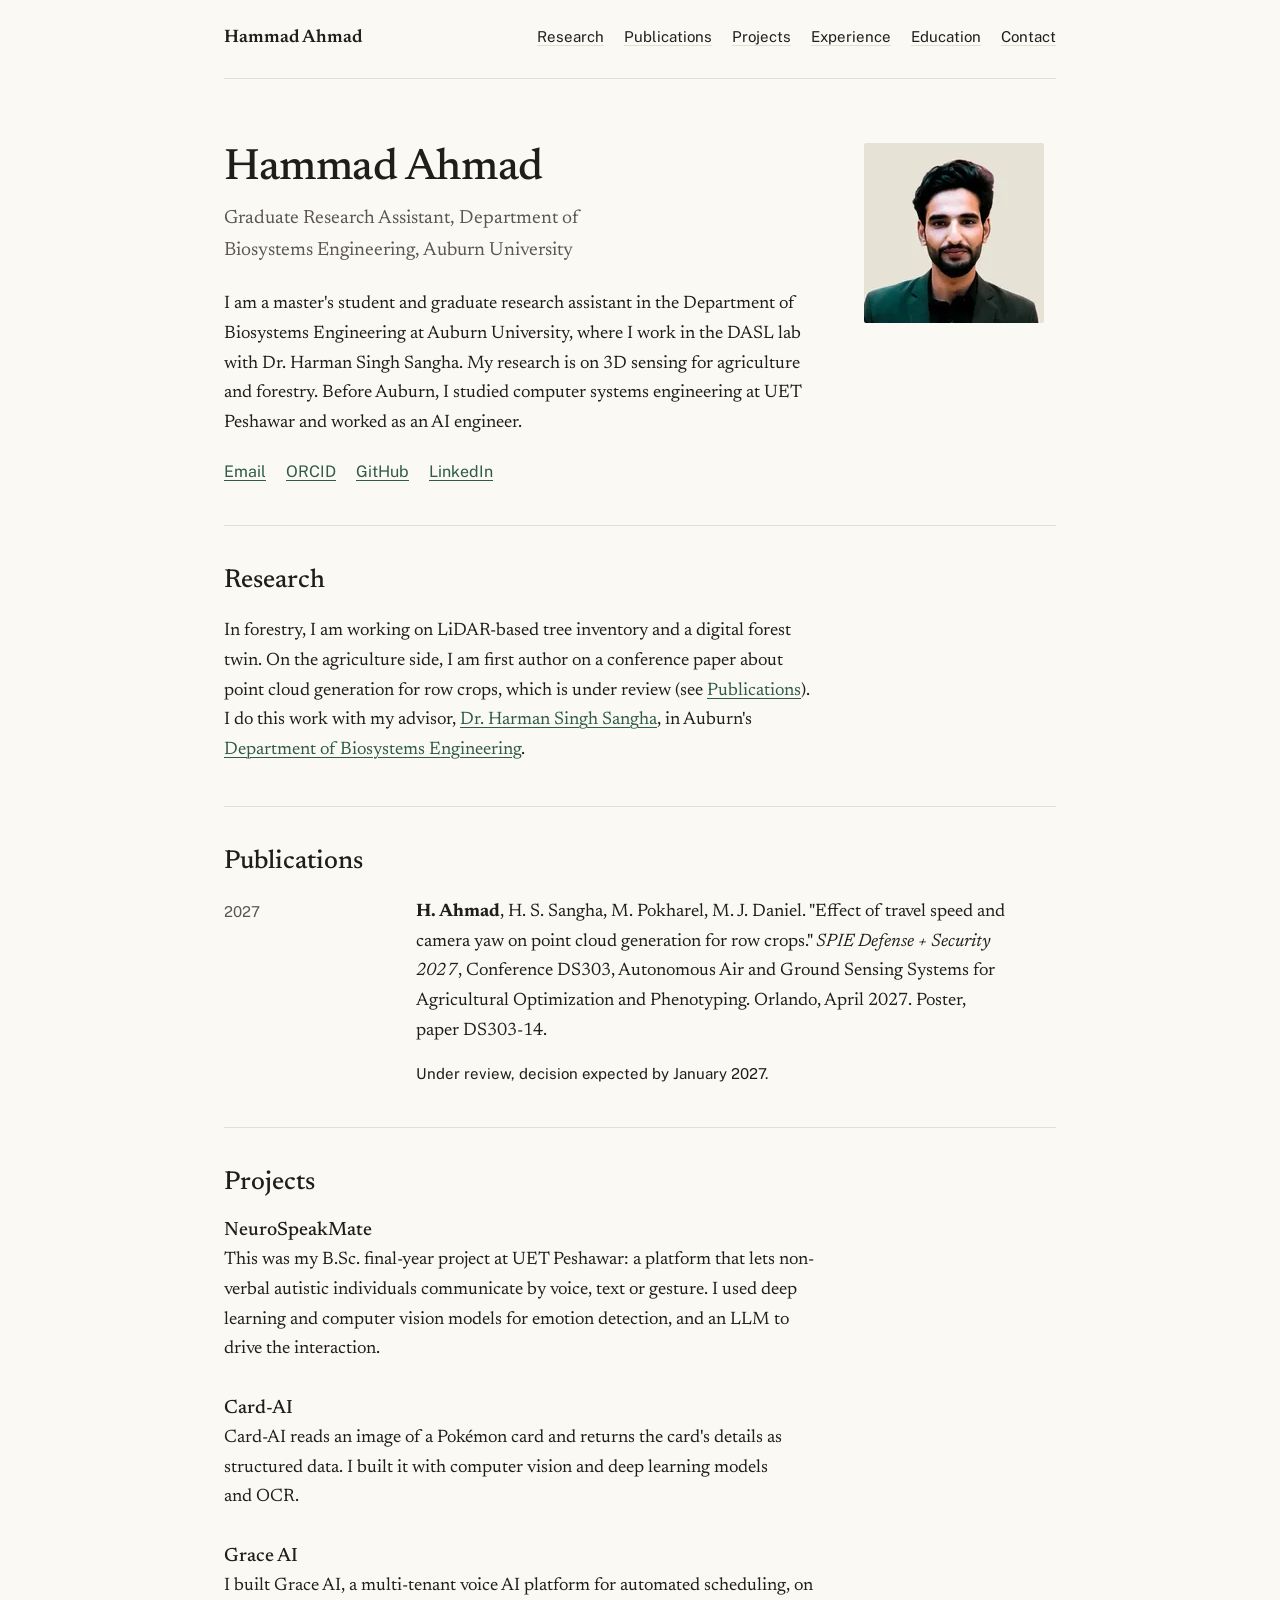
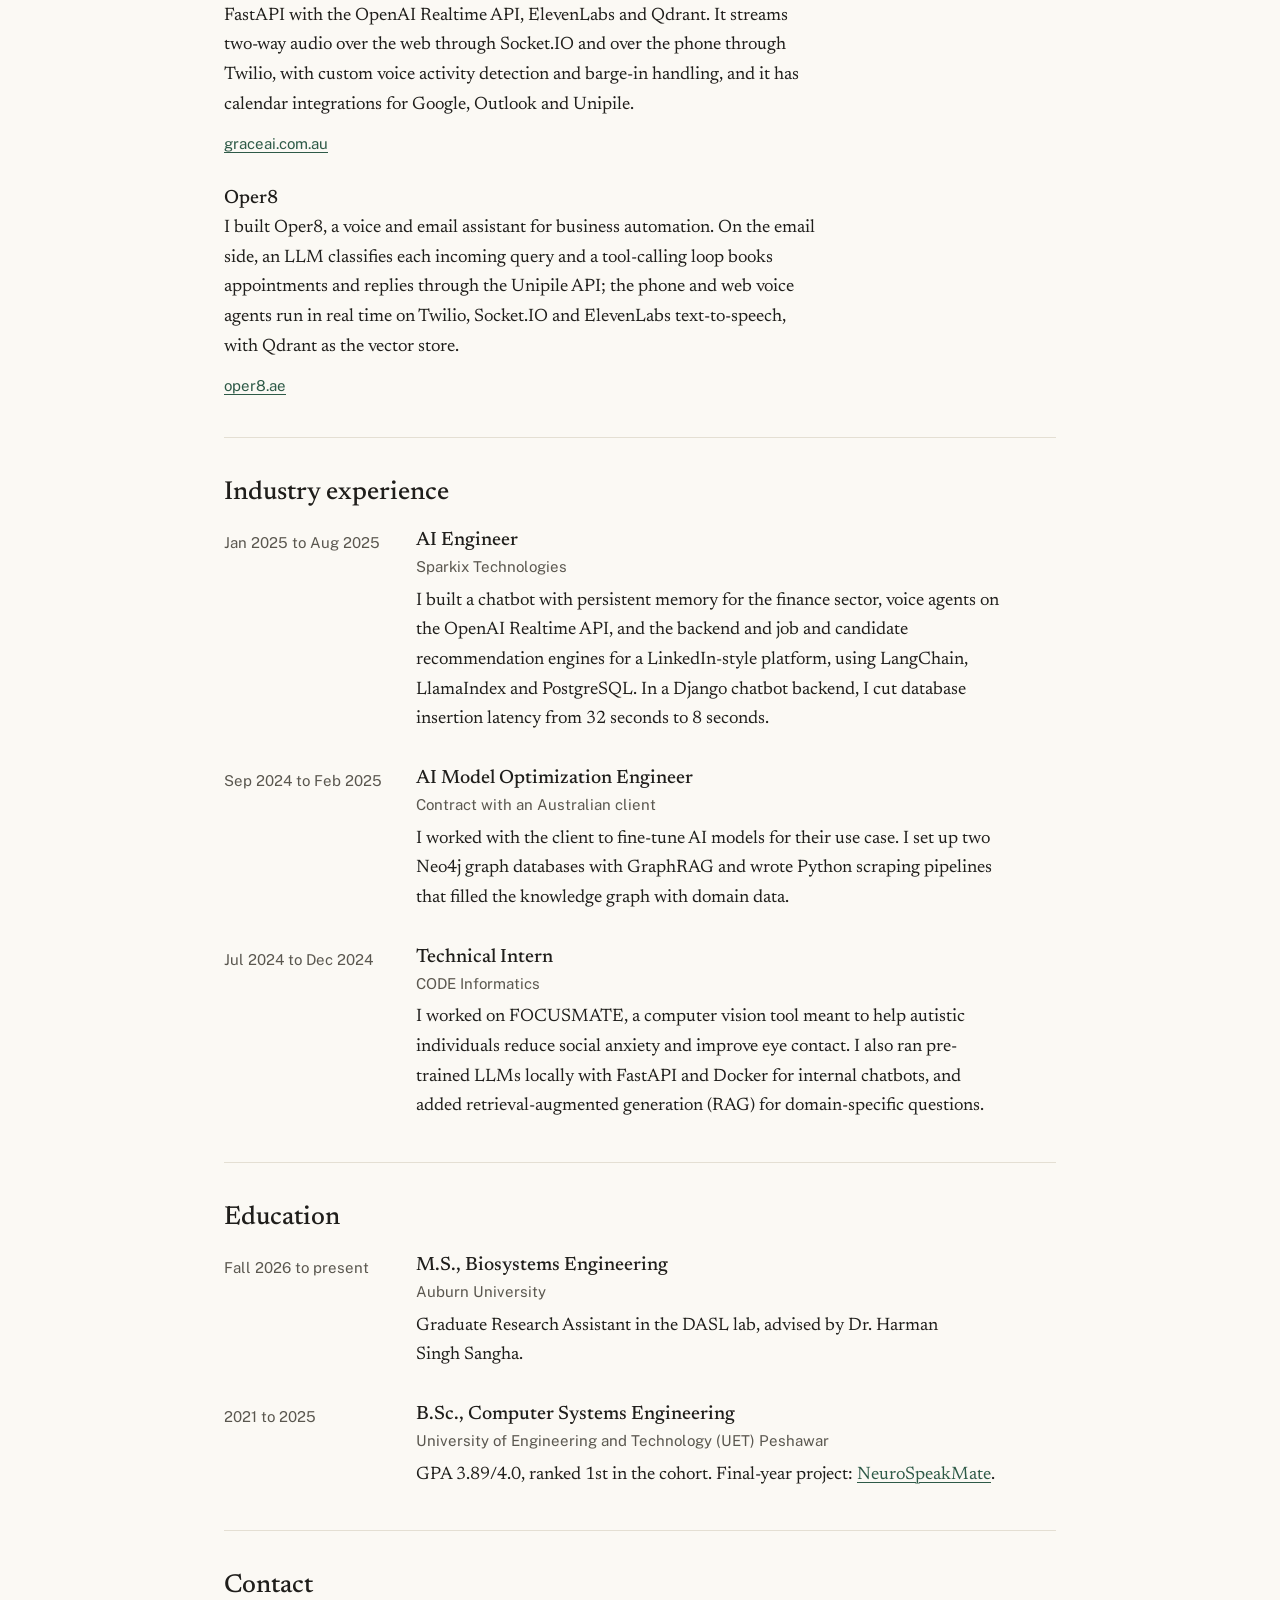
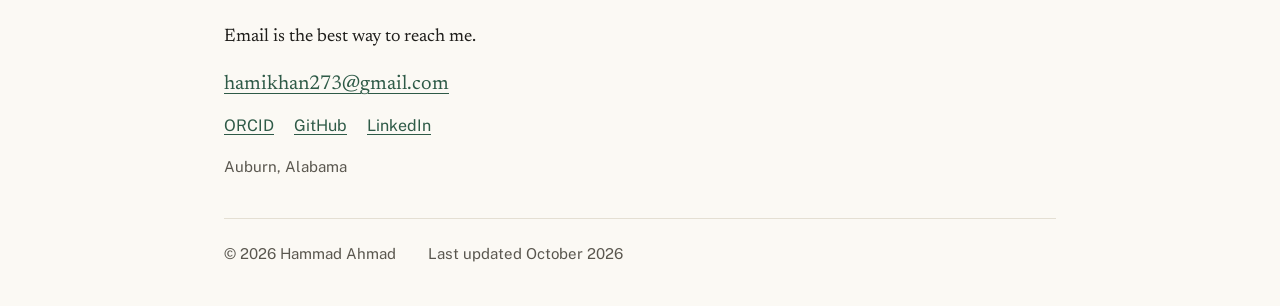
==== commit 80796deb: "Redesign as a researcher homepage Replace the dark developer-portfolio template with a single-column" ====
--- a/index.html
+++ b/index.html
@@ -1,580 +1,204 @@
 <!DOCTYPE html>
-<html lang="en" class="no-js">
+<html lang="en">
 <head>
   <meta charset="utf-8" />
-  <meta name="viewport" content="width=device-width, initial-scale=1, viewport-fit=cover" />
-  <title>Hammad Ahmad — AI Engineer</title>
-  <meta name="description" content="AI engineer building production voice agents, RAG pipelines and agentic systems. MS Biosystems Engineering researcher at Auburn University working on LiDAR-based tree inventory and a digital forest twin." />
-  <meta name="theme-color" content="#0a0a0a" />
-  <meta name="color-scheme" content="dark" />
+  <meta name="viewport" content="width=device-width, initial-scale=1" />
+  <title>Hammad Ahmad | Graduate Researcher, Biosystems Engineering, Auburn University</title>
+  <meta name="description" content="M.S. student and graduate research assistant at Auburn University working on LiDAR tree inventory and 3D sensing for agriculture and forestry." />
+  <meta name="color-scheme" content="light dark" />
+  <meta name="theme-color" content="#fbf9f4" media="(prefers-color-scheme: light)" />
+  <meta name="theme-color" content="#181816" media="(prefers-color-scheme: dark)" />
   <link rel="canonical" href="https://hamikha.github.io/HammadAhmad_Portfolio/" />
   <link rel="icon" href="favicon.svg" type="image/svg+xml" />
 
   <meta property="og:type" content="website" />
-  <meta property="og:title" content="Hammad Ahmad — AI Engineer" />
-  <meta property="og:description" content="Production voice agents and RAG systems. Now turning LiDAR scans of forests into a digital twin at Auburn University." />
+  <meta property="og:title" content="Hammad Ahmad" />
+  <meta property="og:description" content="M.S. student and graduate research assistant at Auburn University working on LiDAR tree inventory and 3D sensing for agriculture and forestry." />
   <meta property="og:url" content="https://hamikha.github.io/HammadAhmad_Portfolio/" />
-  <meta property="og:image" content="https://hamikha.github.io/HammadAhmad_Portfolio/assets/img/og.jpg" />
+  <meta property="og:image" content="https://hamikha.github.io/HammadAhmad_Portfolio/assets/img/og.png" />
   <meta property="og:image:width" content="1200" />
   <meta property="og:image:height" content="630" />
+  <meta property="og:image:alt" content="Hammad Ahmad, Graduate Research Assistant, Department of Biosystems Engineering, Auburn University" />
   <meta name="twitter:card" content="summary_large_image" />
-
-  <link rel="preload" href="assets/fonts/geist-latin.woff2" as="font" type="font/woff2" crossorigin />
-  <link rel="preload" href="assets/fonts/geist-mono-latin.woff2" as="font" type="font/woff2" crossorigin />
+  <meta name="twitter:title" content="Hammad Ahmad" />
+  <meta name="twitter:description" content="M.S. student and graduate research assistant at Auburn University working on LiDAR tree inventory and 3D sensing for agriculture and forestry." />
+  <meta name="twitter:image" content="https://hamikha.github.io/HammadAhmad_Portfolio/assets/img/og.png" />
+
+  <link rel="preload" href="assets/fonts/newsreader-latin.woff2" as="font" type="font/woff2" crossorigin />
   <link rel="stylesheet" href="assets/css/main.css" />
-  <link rel="modulepreload" href="assets/js/scan.js" />
-  <link rel="modulepreload" href="assets/js/cloud.js" />
-  <script>document.documentElement.className = 'js';</script>
-  <script type="module" src="assets/js/main.js"></script>
 
   <script type="application/ld+json">
   {
     "@context": "https://schema.org",
     "@type": "Person",
     "name": "Hammad Ahmad",
-    "jobTitle": "AI Engineer",
+    "jobTitle": "Graduate Research Assistant",
     "url": "https://hamikha.github.io/HammadAhmad_Portfolio/",
-    "image": "https://hamikha.github.io/HammadAhmad_Portfolio/assets/img/portrait.webp",
-    "email": "mailto:hamikhan273@gmail.com",
-    "affiliation": { "@type": "CollegeOrUniversity", "name": "Auburn University" },
+    "image": "https://hamikha.github.io/HammadAhmad_Portfolio/assets/img/headshot-360.jpg",
+    "affiliation": {
+      "@type": "CollegeOrUniversity",
+      "name": "Auburn University",
+      "department": { "@type": "Organization", "name": "Department of Biosystems Engineering" }
+    },
     "alumniOf": { "@type": "CollegeOrUniversity", "name": "University of Engineering and Technology, Peshawar" },
-    "knowsAbout": ["Voice AI", "Retrieval-augmented generation", "LLM agents", "LiDAR", "Digital twins"],
-    "sameAs": ["https://www.linkedin.com/in/hammad-ahmad-b91ba0247", "https://github.com/Hamikha"]
+    "sameAs": [
+      "https://orcid.org/0009-0000-4540-666X",
+      "https://github.com/Hamikha",
+      "https://www.linkedin.com/in/hammad-ahmad-b91ba0247"
+    ]
   }
   </script>
 </head>
-<body>
+<body id="top">
   <a class="skip" href="#main">Skip to content</a>
 
-  <header class="site-header">
-    <div class="wrap header-inner">
-      <a class="brand" href="#top"><span class="brand-mark" aria-hidden="true"></span>Hammad Ahmad</a>
-      <nav class="site-nav" id="site-nav" aria-label="Primary">
-        <ul class="nav-list">
-          <li><a href="#research" data-num="01">Research</a></li>
-          <li><a href="#about" data-num="02">About</a></li>
-          <li><a href="#experience" data-num="03">Experience</a></li>
-          <li><a href="#projects" data-num="04">Projects</a></li>
-          <li><a href="#skills" data-num="05">Skills</a></li>
-          <li><a href="#education" data-num="06">Education</a></li>
-          <li><a href="#contact" data-num="07">Contact</a></li>
+  <div class="page">
+    <header class="site-header">
+      <a class="site-name" href="#top">Hammad Ahmad</a>
+      <nav class="site-nav" aria-label="Sections">
+        <ul>
+          <li><a href="#research">Research</a></li>
+          <li><a href="#publications">Publications</a></li>
+          <li><a href="#projects">Projects</a></li>
+          <li><a href="#experience">Experience</a></li>
+          <li><a href="#education">Education</a></li>
+          <li><a href="#contact">Contact</a></li>
         </ul>
-        <span class="nav-marker" aria-hidden="true"></span>
-        <p class="nav-foot mono"><a href="mailto:hamikhan273@gmail.com">hamikhan273@gmail.com</a></p>
       </nav>
-      <button class="menu-btn mono" type="button" aria-expanded="false" aria-controls="site-nav">
-        <span class="menu-label">Menu</span><span class="menu-icon" aria-hidden="true"></span>
-      </button>
-    </div>
-    <span class="progress" aria-hidden="true"></span>
-  </header>
-
-  <canvas class="scan" id="scan" aria-hidden="true"></canvas>
-  <div class="probe" aria-hidden="true"><span class="probe-ring"></span><span class="probe-read mono"></span></div>
-  <div class="dbh mono" aria-hidden="true"><span class="dbh-line"></span><span class="dbh-text"></span></div>
-
-  <main id="main">
-    <!-- 00 · Hero -->
-    <section class="hero" id="top" aria-labelledby="hero-title">
-      <div class="wrap hero-inner">
-        <p class="hero-kicker mono"><span class="dot" aria-hidden="true"></span>AI engineer · MS researcher, Auburn University</p>
-        <h1 class="hero-title" id="hero-title">
-          <span class="line"><span>Hammad</span></span>
-          <span class="line"><span>Ahmad</span></span>
-        </h1>
-        <p class="hero-lede">I build <strong>real-time voice agents, RAG pipelines and agentic systems</strong> that run in production. Now I'm at Auburn University, turning LiDAR scans of forests into a digital twin.</p>
-        <div class="hero-cta">
-          <a class="btn" href="#projects">Selected work</a>
-          <a class="text-link" href="#research">Current research <span aria-hidden="true">↓</span></a>
+    </header>
+
+    <main id="main">
+      <section class="intro" id="about" aria-labelledby="name">
+        <div class="intro-text">
+          <h1 id="name">Hammad Ahmad</h1>
+          <p class="intro-role">Graduate Research Assistant, Department of Biosystems Engineering, Auburn University</p>
+          <p>I am a master's student and graduate research assistant in the Department of Biosystems Engineering at Auburn University, where I work in the DASL lab with Dr. Harman Singh Sangha. My research is on 3D sensing for agriculture and forestry. Before Auburn, I studied computer systems engineering at UET Peshawar and worked as an AI engineer.</p>
+          <ul class="link-row">
+            <li><a href="mailto:hamikhan273@gmail.com">Email</a></li>
+            <li><a href="https://orcid.org/0009-0000-4540-666X">ORCID</a></li>
+            <li><a href="https://github.com/Hamikha">GitHub</a></li>
+            <li><a href="https://www.linkedin.com/in/hammad-ahmad-b91ba0247">LinkedIn</a></li>
+          </ul>
         </div>
-      </div>
-      <div class="hud wrap mono" aria-hidden="true">
-        <p class="hud-l"><span class="hud-status">Scanning</span><span class="hud-sep">/</span><span class="hud-count">0</span> pts</p>
-        <p class="hud-r"><span>32.6099° N, 85.4808° W</span><span class="hud-hint">Drag to orbit · Scroll to segment</span></p>
-      </div>
-    </section>
-
-    <!-- 01 · Research -->
-    <section class="research" id="research" aria-labelledby="research-title">
-      <div class="research-stage">
-        <div class="research-pin">
-          <div class="wrap research-grid">
-            <div class="research-copy">
-              <p class="eyebrow mono"><span class="num">01</span>Now · Research</p>
-              <h2 class="h2 h2-research" id="research-title"><span class="h2-text">Building a digital twin of the forest.</span><span class="sweep" aria-hidden="true"></span></h2>
-              <p class="research-body">Since Fall 2026 I've been an MS student in Biosystems Engineering at <a href="https://eng.auburn.edu/bsen/" target="_blank" rel="noopener">Auburn University</a>, working as a Graduate Research Assistant under <a href="https://eng.auburn.edu/directory/hss0044" target="_blank" rel="noopener">Dr.&nbsp;Harman Singh Sangha</a>. My research uses LiDAR for tree inventory and to build a digital twin of the forest.</p>
-              <p class="steps-label mono">What you're looking at</p>
-              <ol class="steps">
-                <li class="step is-active" data-step="1">
-                  <span class="step-n mono">01</span><span class="step-t">Scan</span>
-                  <p class="step-d">A terrestrial laser scanner sweeps the stand and records every surface it hits as a 3D point.</p>
-                </li>
-                <li class="step" data-step="2">
-                  <span class="step-n mono">02</span><span class="step-t">Segment</span>
-                  <p class="step-d">Wood is separated from leaves, so each stem can be measured: height and diameter at breast height.</p>
-                </li>
-                <li class="step" data-step="3">
-                  <span class="step-n mono">03</span><span class="step-t">Twin</span>
-                  <p class="step-d">Every tree becomes a record in a digital model of the whole plot that can be measured again over time.</p>
-                </li>
-              </ol>
-              <p class="fine mono">Illustrative point cloud, generated in your browser</p>
+        <picture class="intro-photo">
+          <source type="image/webp" srcset="assets/img/headshot-180.webp 180w, assets/img/headshot-360.webp 360w" sizes="(min-width: 48rem) 180px, 120px" />
+          <img src="assets/img/headshot-360.jpg" width="360" height="360" alt="Hammad Ahmad, head and shoulders, in a dark suit jacket and dark shirt." decoding="async" />
+        </picture>
+      </section>
+
+      <section id="research" aria-labelledby="research-title">
+        <h2 id="research-title">Research</h2>
+        <p class="prose">In forestry, I am working on LiDAR-based tree inventory and a digital forest twin. On the agriculture side, I am first author on a conference paper about point cloud generation for row crops, which is under review (see <a href="#publications">Publications</a>). I do this work with my advisor, <a href="https://eng.auburn.edu/directory/hss0044">Dr. Harman Singh Sangha</a>, in Auburn's <a href="https://eng.auburn.edu/bsen/">Department of Biosystems Engineering</a>.</p>
+      </section>
+
+      <section id="publications" aria-labelledby="publications-title">
+        <h2 id="publications-title">Publications</h2>
+        <ol class="entries">
+          <li class="entry">
+            <p class="entry-date meta">2027</p>
+            <article class="entry-body">
+              <p><strong>H. Ahmad</strong>, H. S. Sangha, M. Pokharel, M. J. Daniel. "Effect of travel speed and camera yaw on point cloud generation for row crops." <em>SPIE Defense + Security 2027</em>, Conference DS303, Autonomous Air and Ground Sensing Systems for Agricultural Optimization and Phenotyping. Orlando, April 2027. Poster, paper DS303-14.</p>
+              <p class="status">Under review, decision expected by January 2027.</p>
+            </article>
+          </li>
+        </ol>
+      </section>
+
+      <section id="projects" aria-labelledby="projects-title">
+        <h2 id="projects-title">Projects</h2>
+        <div class="items">
+          <article id="neurospeakmate">
+            <h3>NeuroSpeakMate</h3>
+            <p>This was my B.Sc. <span class="nowrap">final-year</span> project at UET Peshawar: a platform that lets non-verbal autistic individuals communicate by voice, text or gesture. I used deep learning and computer vision models for emotion detection, and an LLM to drive the interaction.</p>
+          </article>
+          <article id="card-ai">
+            <h3>Card-AI</h3>
+            <p>Card-AI reads an image of a Pokémon card and returns the card's details as structured data. I built it with computer vision and deep learning models and OCR.</p>
+          </article>
+          <article id="grace-ai">
+            <h3>Grace AI</h3>
+            <p>I built Grace AI, a multi-tenant voice AI platform for automated scheduling, on FastAPI with the OpenAI Realtime API, ElevenLabs and Qdrant. It streams two-way audio over the web through Socket.IO and over the phone through Twilio, with custom voice activity detection and barge-in handling, and it has calendar integrations for Google, Outlook and Unipile.</p>
+            <p class="meta"><a href="https://www.graceai.com.au">graceai.com.au</a></p>
+          </article>
+          <article id="oper8">
+            <h3>Oper8</h3>
+            <p>I built Oper8, a voice and email assistant for business automation. On the email side, an LLM classifies each incoming query and a tool-calling loop books appointments and replies through the Unipile API; the phone and web voice agents run in real time on Twilio, Socket.IO and ElevenLabs <span class="nowrap">text-to-speech</span>, with Qdrant as the vector store.</p>
+            <p class="meta"><a href="https://oper8.ae">oper8.ae</a></p>
+          </article>
+        </div>
+      </section>
+
+      <section id="experience" aria-labelledby="experience-title">
+        <h2 id="experience-title">Industry experience</h2>
+        <ol class="entries">
+          <li class="entry">
+            <p class="entry-date meta">Jan 2025 to Aug 2025</p>
+            <article class="entry-body">
+              <h3>AI Engineer</h3>
+              <p class="meta">Sparkix Technologies</p>
+              <p>I built a chatbot with persistent memory for the finance sector, voice agents on the OpenAI Realtime API, and the backend and job and candidate recommendation engines for a LinkedIn-style platform, using LangChain, LlamaIndex and PostgreSQL. In a Django chatbot backend, I cut database insertion latency from 32 seconds to 8 seconds.</p>
+            </article>
+          </li>
+          <li class="entry">
+            <p class="entry-date meta">Sep 2024 to Feb 2025</p>
+            <article class="entry-body">
+              <h3>AI Model Optimization Engineer</h3>
+              <p class="meta">Contract with an Australian client</p>
+              <p>I worked with the client to fine-tune AI models for their use case. I set up two Neo4j graph databases with GraphRAG and wrote Python scraping pipelines that filled the knowledge graph with domain data.</p>
+            </article>
+          </li>
+          <li class="entry">
+            <p class="entry-date meta">Jul 2024 to Dec 2024</p>
+            <article class="entry-body">
+              <h3>Technical Intern</h3>
+              <p class="meta">CODE Informatics</p>
+              <p>I worked on FOCUSMATE, a computer vision tool meant to help autistic individuals reduce social anxiety and improve eye contact. I also ran pre-trained LLMs locally with FastAPI and Docker for internal chatbots, and added retrieval-augmented generation (RAG) for <span class="nowrap">domain-specific</span> questions.</p>
+            </article>
+          </li>
+        </ol>
+      </section>
+
+      <section id="education" aria-labelledby="education-title">
+        <h2 id="education-title">Education</h2>
+        <ol class="entries">
+          <li class="entry">
+            <p class="entry-date meta">Fall 2026 to present</p>
+            <div class="entry-body">
+              <h3>M.S., Biosystems Engineering</h3>
+              <p class="meta">Auburn University</p>
+              <p>Graduate Research Assistant in the DASL lab, advised by Dr. Harman Singh Sangha.</p>
             </div>
-          </div>
-        </div>
-      </div>
-    </section>
-
-    <!-- 02 · About -->
-    <section class="section about" id="about" aria-labelledby="about-title">
-      <div class="wrap">
-        <div class="section-head">
-          <p class="eyebrow mono"><span class="num">02</span>About</p>
-          <h2 class="h2" id="about-title"><span class="h2-text">3+ years shipping AI that people talk to. Now I'm pointing it at forests.</span><span class="sweep" aria-hidden="true"></span></h2>
-        </div>
-        <div class="about-grid">
-          <figure class="portrait reveal">
-            <picture>
-              <source srcset="assets/img/portrait.avif" type="image/avif" />
-              <img src="assets/img/portrait.webp" width="553" height="546" alt="Portrait of Hammad Ahmad" loading="lazy" decoding="async" />
-            </picture>
-            <figcaption class="mono">Auburn, Alabama</figcaption>
-          </figure>
-          <div class="about-copy">
-            <p class="reveal">I'm an AI engineer with 3+ years of experience in generative AI and machine learning. I graduated in 2025 with a B.Sc. in Computer Systems Engineering from <a href="https://www.uetpeshawar.edu.pk/" target="_blank" rel="noopener">UET Peshawar</a>, ranked first in my cohort with a 3.89 CGPA.</p>
-            <p class="reveal">My core focus has been production voice AI and RAG. I've shipped real-time bidirectional audio platforms for web and phone, multi-tenant chatbots for the finance and healthcare sectors, and agentic systems for calendar automation, social media and crypto tracking, deployed on AWS, Azure and GCP.</p>
-            <p class="reveal">At Sparkix Technologies I work across the full AI stack, from RAG architecture and prompt design to latency optimization and cloud deployment. Along the way I interned at CODE Informatics, optimized AI models for an Australian client with GraphRAG and Neo4j, and delivered agentic AI work on Upwork.</p>
-
-            <dl class="stats reveal">
-              <div class="stat"><dt class="mono">Years in production AI</dt><dd>3<span>+</span></dd></div>
-              <div class="stat"><dt class="mono">Production projects</dt><dd>10<span>+</span></dd></div>
-              <div class="stat"><dt class="mono">Rank in cohort · CGPA 3.89</dt><dd><span>#</span>1</dd></div>
-            </dl>
-
-            <div class="interests reveal">
-              <h3 class="mono sub-label">Research interests</h3>
-              <ul>
-                <li>LiDAR &amp; 3D sensing</li>
-                <li>AI for forestry &amp; digital twins</li>
-                <li>Generative AI &amp; RAG architectures</li>
-                <li>Voice AI &amp; realtime streaming</li>
-                <li>Conversational AI &amp; LLM agents</li>
-                <li>Natural language processing</li>
-                <li>Computer vision &amp; robotics</li>
-                <li>AI in healthcare</li>
-                <li>Graph neural networks &amp; knowledge graphs</li>
-                <li>Explainable &amp; ethical AI</li>
-              </ul>
+          </li>
+          <li class="entry">
+            <p class="entry-date meta">2021 to 2025</p>
+            <div class="entry-body">
+              <h3>B.Sc., Computer Systems Engineering</h3>
+              <p class="meta">University of Engineering and Technology (UET) Peshawar</p>
+              <p>GPA 3.89/4.0, ranked 1st in the cohort. <span class="nowrap">Final-year</span> project: <a href="#neurospeakmate">NeuroSpeakMate</a>.</p>
             </div>
-          </div>
-        </div>
-      </div>
-    </section>
-
-    <!-- 03 · Experience -->
-    <section class="section" id="experience" aria-labelledby="experience-title">
-      <div class="wrap">
-        <div class="section-head">
-          <p class="eyebrow mono"><span class="num">03</span>Experience · 5 roles since 2024</p>
-          <h2 class="h2" id="experience-title"><span class="h2-text">Experience</span><span class="sweep" aria-hidden="true"></span></h2>
-        </div>
-        <ol class="xp">
-          <li class="xp-item reveal is-current" id="x-auburn">
-            <p class="xp-when mono">Fall 2026 — Present</p>
-            <div class="xp-main">
-              <h3 class="xp-role">Graduate Research Assistant</h3>
-              <p class="xp-org">Auburn University · Department of Biosystems Engineering</p>
-              <ul class="xp-points">
-                <li>LiDAR-based tree inventory and a digital forest twin, under Dr. Harman Singh Sangha.</li>
-              </ul>
-              <p class="tags mono">LiDAR / Tree inventory / Digital twin</p>
-            </div>
-          </li>
-          <li class="xp-item reveal is-current" id="x-sparkix">
-            <p class="xp-when mono">Jan 2025 — Present</p>
-            <div class="xp-main">
-              <h3 class="xp-role">AI Engineer</h3>
-              <p class="xp-org">Sparkix Technologies</p>
-              <ul class="xp-points">
-                <li>Developed and deployed an AI-powered chatbot for the finance sector with persistent memory for personalized customer support.</li>
-                <li>Engineered backend systems for a LinkedIn-like platform with dual recommendation engines: job matching and candidate recommendations.</li>
-                <li>Optimized a Django-based chatbot backend, cutting database insertion latency from 32s to 8s, a 4× improvement in throughput.</li>
-                <li>Built and deployed production voice AI agents on the OpenAI Realtime API with low-latency bidirectional audio streaming.</li>
-              </ul>
-              <p class="tags mono">RAG / LangChain / LlamaIndex / OpenAI Realtime API / Voice agents / PostgreSQL</p>
-            </div>
-          </li>
-          <li class="xp-item reveal" id="x-upwork">
-            <p class="xp-when mono">Feb 2025 — Mar 2025</p>
-            <div class="xp-main">
-              <h3 class="xp-role">Agentic AI Engineer</h3>
-              <p class="xp-org">Upwork · US-based client</p>
-              <ul class="xp-points">
-                <li>Delivered an end-to-end agentic AI solution for crypto airdrop tracking with automated email notifications.</li>
-                <li>Built custom automation scripts integrated with database backends using the Phi framework.</li>
-              </ul>
-              <p class="tags mono">Python / Phi framework / Automation / Database integration</p>
-            </div>
-          </li>
-          <li class="xp-item reveal" id="x-australia">
-            <p class="xp-when mono">Sep 2024 — Feb 2025</p>
-            <div class="xp-main">
-              <h3 class="xp-role">AI Model Optimization Engineer</h3>
-              <p class="xp-org">Australian client · Contract</p>
-              <ul class="xp-points">
-                <li>Collaborated with the client to fine-tune AI models for their specific use case, with regular bi-weekly stakeholder calls.</li>
-                <li>Implemented two Neo4j graph databases and applied GraphRAG to strengthen data relationships and query performance.</li>
-                <li>Built custom web-scraping pipelines to populate the knowledge graph with structured domain data.</li>
-              </ul>
-              <p class="tags mono">Neo4j / GraphRAG / Python / Web scraping</p>
-            </div>
-          </li>
-          <li class="xp-item reveal" id="x-code">
-            <p class="xp-when mono">Jul 2024 — Dec 2024</p>
-            <div class="xp-main">
-              <h3 class="xp-role">Technical Intern</h3>
-              <p class="xp-org">CODE Informatics</p>
-              <ul class="xp-points">
-                <li>Contributed to FOCUSMATE, an AI tool that uses computer vision to help autistic individuals reduce social anxiety and improve eye contact.</li>
-                <li>Deployed pre-trained LLMs locally with FastAPI and Docker for internal chatbot initiatives.</li>
-                <li>Applied RAG techniques to improve chatbot relevance and accuracy for domain-specific queries.</li>
-              </ul>
-              <p class="tags mono">FastAPI / Docker / LLMs / RAG / Computer vision</p>
-            </div>
           </li>
         </ol>
-      </div>
-    </section>
-
-    <!-- 04 · Projects -->
-    <section class="section" id="projects" aria-labelledby="projects-title">
-      <div class="wrap">
-        <div class="section-head">
-          <p class="eyebrow mono"><span class="num">04</span>Projects · 12 shown, 2 live</p>
-          <h2 class="h2" id="projects-title"><span class="h2-text">Selected work</span><span class="sweep" aria-hidden="true"></span></h2>
-        </div>
-
-        <div class="filters reveal" role="group" aria-label="Filter projects by category">
-          <button class="chip" type="button" data-filter="all" aria-pressed="true">All <span class="mono">12</span></button>
-          <button class="chip" type="button" data-filter="voice" aria-pressed="false">Voice AI <span class="mono">2</span></button>
-          <button class="chip" type="button" data-filter="nlp" aria-pressed="false">NLP &amp; Agents <span class="mono">5</span></button>
-          <button class="chip" type="button" data-filter="ml" aria-pressed="false">ML / DL <span class="mono">5</span></button>
-          <p class="filter-status sr-only" aria-live="polite"></p>
-        </div>
-
-        <ol class="pj-list">
-          <li class="pj reveal" id="p-grace" data-cat="voice">
-            <h3 class="pj-h"><button class="pj-toggle" type="button" aria-expanded="false" aria-controls="pj-grace">
-              <span class="pj-n mono">01</span><span class="pj-name">Grace AI</span><span class="pj-sum">Multi-tenant voice AI and automated scheduling platform</span><span class="pj-cat mono">Voice AI</span><span class="pj-live mono">Live</span><span class="pj-icon" aria-hidden="true"></span>
-            </button></h3>
-            <div class="pj-body" id="pj-grace"><div class="pj-inner">
-              <p>Production-grade multi-tenant voice AI and automated scheduling platform. Bidirectional audio over the web (Socket.IO) and phone (Twilio), custom VAD and barge-in handling, and calendar integrations with Google, Outlook and Unipile.</p>
-              <p class="tags mono">OpenAI Realtime API / Twilio / Qdrant / FastAPI / ElevenLabs</p>
-              <a class="text-link" href="https://www.graceai.com.au" target="_blank" rel="noopener">graceai.com.au <span aria-hidden="true">↗</span></a>
-            </div></div>
-          </li>
-          <li class="pj reveal" id="p-oper8" data-cat="voice">
-            <h3 class="pj-h"><button class="pj-toggle" type="button" aria-expanded="false" aria-controls="pj-oper8">
-              <span class="pj-n mono">02</span><span class="pj-name">Oper8</span><span class="pj-sum">Autonomous voice AI and email assistant for business automation</span><span class="pj-cat mono">Voice AI</span><span class="pj-live mono">Live</span><span class="pj-icon" aria-hidden="true"></span>
-            </button></h3>
-            <div class="pj-body" id="pj-oper8"><div class="pj-inner">
-              <p>Autonomous voice AI and email chatbot for multi-channel business automation. The email assistant classifies queries with GPT-4-mini, runs tool-calling loops, books appointments and replies through the Unipile API. Real-time phone and web voice agents use ElevenLabs TTS.</p>
-              <p class="tags mono">GPT-4 / Qdrant / Socket.IO / Twilio / Unipile</p>
-              <a class="text-link" href="https://oper8.ae" target="_blank" rel="noopener">oper8.ae <span aria-hidden="true">↗</span></a>
-            </div></div>
-          </li>
-          <li class="pj reveal" id="p-civil" data-cat="nlp">
-            <h3 class="pj-h"><button class="pj-toggle" type="button" aria-expanded="false" aria-controls="pj-civil">
-              <span class="pj-n mono">03</span><span class="pj-name">Civil Security</span><span class="pj-sum">Multimodal agent answering questions on US law</span><span class="pj-cat mono">NLP &amp; Agents</span><span class="pj-icon" aria-hidden="true"></span>
-            </button></h3>
-            <div class="pj-body" id="pj-civil"><div class="pj-inner">
-              <p>Multimodal AI agent that accepts text and voice input and gives real-time answers on US law from a structured knowledge base with RAG retrieval.</p>
-              <p class="tags mono">Voice AI / RAG / LangChain / Knowledge base</p>
-            </div></div>
-          </li>
-          <li class="pj reveal" id="p-vyral" data-cat="nlp">
-            <h3 class="pj-h"><button class="pj-toggle" type="button" aria-expanded="false" aria-controls="pj-vyral">
-              <span class="pj-n mono">04</span><span class="pj-name">Vyral-AI</span><span class="pj-sum">Automated customer replies on Instagram, Facebook and TikTok</span><span class="pj-cat mono">NLP &amp; Agents</span><span class="pj-icon" aria-hidden="true"></span>
-            </button></h3>
-            <div class="pj-body" id="pj-vyral"><div class="pj-inner">
-              <p>Automation platform that lets organizations respond to customer queries on Instagram, Facebook and TikTok with timely, product-aware answers at scale.</p>
-              <p class="tags mono">LLMs / Social media APIs / RAG / Automation</p>
-            </div></div>
-          </li>
-          <li class="pj reveal" id="p-illumine" data-cat="nlp">
-            <h3 class="pj-h"><button class="pj-toggle" type="button" aria-expanded="false" aria-controls="pj-illumine">
-              <span class="pj-n mono">05</span><span class="pj-name">Illumine</span><span class="pj-sum">Finance chatbot with persistent conversation memory</span><span class="pj-cat mono">NLP &amp; Agents</span><span class="pj-icon" aria-hidden="true"></span>
-            </button></h3>
-            <div class="pj-body" id="pj-illumine"><div class="pj-inner">
-              <p>Finance-focused chatbot with persistent conversation memory. It gives context-aware answers to financial queries by remembering prior interactions across sessions.</p>
-              <p class="tags mono">LangChain / Memory / OpenAI / Finance</p>
-            </div></div>
-          </li>
-          <li class="pj reveal" id="p-monetiza" data-cat="nlp">
-            <h3 class="pj-h"><button class="pj-toggle" type="button" aria-expanded="false" aria-controls="pj-monetiza">
-              <span class="pj-n mono">06</span><span class="pj-name">Monetiza</span><span class="pj-sum">Customer-support chatbot over a MySQL product database</span><span class="pj-cat mono">NLP &amp; Agents</span><span class="pj-icon" aria-hidden="true"></span>
-            </button></h3>
-            <div class="pj-body" id="pj-monetiza"><div class="pj-inner">
-              <p>Customer support chatbot backed by a MySQL database, giving accurate, context-aware answers to product queries through structured data retrieval.</p>
-              <p class="tags mono">LLMs / MySQL / RAG</p>
-            </div></div>
-          </li>
-          <li class="pj reveal" id="p-chess" data-cat="nlp">
-            <h3 class="pj-h"><button class="pj-toggle" type="button" aria-expanded="false" aria-controls="pj-chess">
-              <span class="pj-n mono">07</span><span class="pj-name">AI Chess Agent</span><span class="pj-sum">Play chess against an AI through natural language</span><span class="pj-cat mono">NLP &amp; Agents</span><span class="pj-icon" aria-hidden="true"></span>
-            </button></h3>
-            <div class="pj-body" id="pj-chess"><div class="pj-inner">
-              <p>Real-time chess-playing chatbot that lets users play against an AI opponent using strategic move algorithms and natural-language interaction.</p>
-              <p class="tags mono">AI agents / LLMs / Python</p>
-            </div></div>
-          </li>
-          <li class="pj reveal" id="p-noair" data-cat="ml">
-            <h3 class="pj-h"><button class="pj-toggle" type="button" aria-expanded="false" aria-controls="pj-noair">
-              <span class="pj-n mono">08</span><span class="pj-name">Noair Lab</span><span class="pj-sum">LinkedIn-style platform with post and people recommendations</span><span class="pj-cat mono">ML / DL</span><span class="pj-icon" aria-hidden="true"></span>
-            </button></h3>
-            <div class="pj-body" id="pj-noair"><div class="pj-inner">
-              <p>LinkedIn-type platform with post recommendations based on user interests and "People You May Know" suggestions from graph-based algorithms.</p>
-              <p class="tags mono">Recommendation engine / ML / PostgreSQL</p>
-            </div></div>
-          </li>
-          <li class="pj reveal" id="p-talent" data-cat="ml">
-            <h3 class="pj-h"><button class="pj-toggle" type="button" aria-expanded="false" aria-controls="pj-talent">
-              <span class="pj-n mono">09</span><span class="pj-name">Talent-loft</span><span class="pj-sum">Two-way job and candidate recommendation engine</span><span class="pj-cat mono">ML / DL</span><span class="pj-icon" aria-hidden="true"></span>
-            </button></h3>
-            <div class="pj-body" id="pj-talent"><div class="pj-inner">
-              <p>Bidirectional recruitment engine that recommends jobs to candidates from their resumes and surfaces matching candidates to employers from job postings.</p>
-              <p class="tags mono">NLP / ML / Embeddings / Matching</p>
-            </div></div>
-          </li>
-          <li class="pj reveal" id="p-disease" data-cat="ml">
-            <h3 class="pj-h"><button class="pj-toggle" type="button" aria-expanded="false" aria-controls="pj-disease">
-              <span class="pj-n mono">10</span><span class="pj-name">Disease Detection &amp; Treatment</span><span class="pj-sum">ML diagnosis paired with generative AI consultations</span><span class="pj-cat mono">ML / DL</span><span class="pj-icon" aria-hidden="true"></span>
-            </button></h3>
-            <div class="pj-body" id="pj-disease"><div class="pj-inner">
-              <p>Hybrid system that combines ML disease detection with pre-trained models and generative AI for personalized medical consultations that mimic a doctor's expertise.</p>
-              <p class="tags mono">ML / RAG / Generative AI / Healthcare</p>
-            </div></div>
-          </li>
-          <li class="pj reveal" id="p-card" data-cat="ml">
-            <h3 class="pj-h"><button class="pj-toggle" type="button" aria-expanded="false" aria-controls="pj-card">
-              <span class="pj-n mono">11</span><span class="pj-name">Card-AI</span><span class="pj-sum">Structured data extraction from Pokémon card images</span><span class="pj-cat mono">ML / DL</span><span class="pj-icon" aria-hidden="true"></span>
-            </button></h3>
-            <div class="pj-body" id="pj-card"><div class="pj-inner">
-              <p>AI-powered information extraction for Pokémon cards: pulls structured data from card images with computer vision and deep learning.</p>
-              <p class="tags mono">Computer vision / Deep learning / OCR</p>
-            </div></div>
-          </li>
-          <li class="pj reveal" id="p-neuro" data-cat="ml">
-            <h3 class="pj-h"><button class="pj-toggle" type="button" aria-expanded="false" aria-controls="pj-neuro">
-              <span class="pj-n mono">12</span><span class="pj-name">NeuroSpeakMate</span><span class="pj-sum">Final-year project: communication support for non-verbal autistic individuals</span><span class="pj-cat mono">ML / DL</span><span class="pj-icon" aria-hidden="true"></span>
-            </button></h3>
-            <div class="pj-body" id="pj-neuro"><div class="pj-inner">
-              <p>Final-year project. An AI platform for non-verbal autistic individuals with emotion detection, LLM-driven interaction and multimodal expression through voice, text and gesture.</p>
-              <p class="tags mono">Deep learning / Emotion detection / LLM / Computer vision</p>
-            </div></div>
-          </li>
-        </ol>
-      </div>
-    </section>
-
-    <!-- 05 · Skills -->
-    <section class="section" id="skills" aria-labelledby="skills-title">
-      <div class="wrap">
-        <div class="section-head">
-          <p class="eyebrow mono"><span class="num">05</span>Skills · 58 tools in 7 areas</p>
-          <h2 class="h2" id="skills-title"><span class="h2-text">Toolkit</span><span class="sweep" aria-hidden="true"></span></h2>
-          <p class="section-note reveal">Skills with a count link to the projects and roles where I used them.</p>
-        </div>
-        <div class="sk-groups">
-          <div class="sk-group reveal">
-            <h3 class="sk-title mono">Voice AI &amp; realtime</h3>
-            <ul class="sk-list">
-              <li><span class="sk" data-ev="p-grace x-sparkix">OpenAI Realtime API</span></li>
-              <li><span class="sk">Azure Realtime API</span></li>
-              <li><span class="sk" data-ev="p-grace p-oper8">ElevenLabs TTS</span></li>
-              <li><span class="sk">Google TTS / STT</span></li>
-              <li><span class="sk" data-ev="p-grace p-oper8">Twilio Media Streams</span></li>
-              <li><span class="sk" data-ev="p-grace p-oper8">WebSockets (Socket.IO)</span></li>
-              <li><span class="sk" data-ev="p-grace">VAD / barge-in handling</span></li>
-              <li><span class="sk">µ-law / PCM transcoding</span></li>
-            </ul>
-          </div>
-          <div class="sk-group reveal">
-            <h3 class="sk-title mono">LLMs &amp; AI frameworks</h3>
-            <ul class="sk-list">
-              <li><span class="sk" data-ev="p-civil p-illumine x-sparkix">LangChain</span></li>
-              <li><span class="sk" data-ev="x-sparkix">LlamaIndex</span></li>
-              <li><span class="sk">LangGraph</span></li>
-              <li><span class="sk" data-ev="p-oper8 p-illumine">OpenAI API</span></li>
-              <li><span class="sk" data-ev="p-civil p-vyral p-monetiza p-disease x-sparkix x-code">RAG architectures</span></li>
-              <li><span class="sk" data-ev="x-australia">GraphRAG</span></li>
-              <li><span class="sk" data-ev="x-upwork">Phi framework</span></li>
-              <li><span class="sk">Hugging Face</span></li>
-              <li><span class="sk">Multi-agent systems</span></li>
-            </ul>
-          </div>
-          <div class="sk-group reveal">
-            <h3 class="sk-title mono">Backend</h3>
-            <ul class="sk-list">
-              <li><span class="sk" data-ev="p-chess x-upwork x-australia">Python</span></li>
-              <li><span class="sk" data-ev="p-grace x-code">FastAPI</span></li>
-              <li><span class="sk">Flask</span></li>
-              <li><span class="sk" data-ev="x-sparkix">Django</span></li>
-              <li><span class="sk">REST APIs</span></li>
-              <li><span class="sk" data-ev="p-grace p-oper8">Unipile API</span></li>
-              <li><span class="sk">C / C++</span></li>
-            </ul>
-          </div>
-          <div class="sk-group reveal">
-            <h3 class="sk-title mono">Machine learning &amp; deep learning</h3>
-            <ul class="sk-list">
-              <li><span class="sk">Supervised learning</span></li>
-              <li><span class="sk">Unsupervised learning</span></li>
-              <li><span class="sk" data-ev="p-talent">NLP</span></li>
-              <li><span class="sk">Regression &amp; predictive modeling</span></li>
-              <li><span class="sk">Clustering</span></li>
-              <li><span class="sk">CNNs</span></li>
-              <li><span class="sk">Transfer learning</span></li>
-              <li><span class="sk">MLflow</span></li>
-            </ul>
-          </div>
-          <div class="sk-group reveal">
-            <h3 class="sk-title mono">Computer vision</h3>
-            <ul class="sk-list">
-              <li><span class="sk">OpenCV</span></li>
-              <li><span class="sk">YOLO</span></li>
-              <li><span class="sk">Object detection</span></li>
-              <li><span class="sk">Face recognition</span></li>
-              <li><span class="sk">Image segmentation</span></li>
-              <li><span class="sk">Image processing</span></li>
-            </ul>
-          </div>
-          <div class="sk-group reveal">
-            <h3 class="sk-title mono">Data &amp; databases</h3>
-            <ul class="sk-list">
-              <li><span class="sk" data-ev="p-noair x-sparkix">PostgreSQL</span></li>
-              <li><span class="sk">MongoDB</span></li>
-              <li><span class="sk" data-ev="p-monetiza">MySQL</span></li>
-              <li><span class="sk">Redis</span></li>
-              <li><span class="sk" data-ev="p-grace p-oper8">Qdrant</span></li>
-              <li><span class="sk">Chroma</span></li>
-              <li><span class="sk">Pinecone</span></li>
-              <li><span class="sk">FAISS</span></li>
-              <li><span class="sk" data-ev="x-australia">Neo4j</span></li>
-              <li><span class="sk">DynamoDB</span></li>
-            </ul>
-          </div>
-          <div class="sk-group reveal">
-            <h3 class="sk-title mono">Cloud &amp; DevOps</h3>
-            <ul class="sk-list">
-              <li><span class="sk">AWS EC2</span></li>
-              <li><span class="sk">AWS S3</span></li>
-              <li><span class="sk">AWS Lambda</span></li>
-              <li><span class="sk">ECS / Fargate</span></li>
-              <li><span class="sk">CloudWatch</span></li>
-              <li><span class="sk">Azure</span></li>
-              <li><span class="sk">GCP</span></li>
-              <li><span class="sk" data-ev="x-code">Docker</span></li>
-              <li><span class="sk">GitHub Actions</span></li>
-              <li><span class="sk">Git</span></li>
-            </ul>
-          </div>
-        </div>
-      </div>
-    </section>
-
-    <!-- 06 · Education -->
-    <section class="section" id="education" aria-labelledby="education-title">
-      <div class="wrap">
-        <div class="section-head">
-          <p class="eyebrow mono"><span class="num">06</span>Education · 2 degrees, 4 certificate providers</p>
-          <h2 class="h2" id="education-title"><span class="h2-text">Education</span><span class="sweep" aria-hidden="true"></span></h2>
-        </div>
-        <ol class="edu">
-          <li class="edu-item reveal">
-            <p class="xp-when mono">Fall 2026 — Present</p>
-            <div class="edu-main">
-              <h3 class="xp-role">M.S. Biosystems Engineering</h3>
-              <p class="xp-org">Auburn University</p>
-              <p class="edu-note">Graduate Research Assistant under Dr. Harman Singh Sangha. Research: LiDAR-based tree inventory and a digital forest twin.</p>
-            </div>
-            <p class="edu-fig"><span class="edu-fig-v mono">In progress</span></p>
-          </li>
-          <li class="edu-item reveal">
-            <p class="xp-when mono">Aug 2021 — Jun 2025</p>
-            <div class="edu-main">
-              <h3 class="xp-role">B.Sc. Computer Systems Engineering</h3>
-              <p class="xp-org">University of Engineering and Technology, Peshawar</p>
-              <p class="edu-note">Ranked 1st in cohort (Batch Topper). Final-year project: <a href="#p-neuro">NeuroSpeakMate</a>, an AI-driven platform that supports non-verbal autistic individuals with multimodal communication using emotion detection and LLMs.</p>
-            </div>
-            <p class="edu-fig"><span class="edu-fig-n">3.89</span><span class="mono">CGPA / 4.0</span></p>
-          </li>
-        </ol>
-
-        <h3 class="sub-label mono certs-title reveal">Certificates</h3>
-        <div class="certs">
-          <div class="cert reveal">
-            <p class="cert-org">Coursera · DeepLearning.AI <span class="mono">2019–2022</span></p>
-            <ul>
-              <li>Python for Data Science, AI &amp; Development</li>
-              <li>Machine Learning Specialization (3 courses)</li>
-              <li>Deep Learning Specialization (5 courses)</li>
-              <li>Natural Language Processing Specialization (4 courses)</li>
-            </ul>
-          </div>
-          <div class="cert reveal">
-            <p class="cert-org">Activeloop <span class="mono">2023–2024</span></p>
-            <ul>
-              <li>LangChain &amp; Vector Databases in Production</li>
-              <li>RAG for Production with LangChain &amp; LlamaIndex</li>
-            </ul>
-          </div>
-          <div class="cert reveal">
-            <p class="cert-org">Udemy <span class="mono">2023–2024</span></p>
-            <ul>
-              <li>Complete Generative AI Course with LangChain &amp; HuggingFace</li>
-              <li>LangGraph</li>
-            </ul>
-          </div>
-          <div class="cert reveal">
-            <p class="cert-org">GreatLearning <span class="mono">2019–2020</span></p>
-            <ul>
-              <li>NumPy</li>
-              <li>Pandas</li>
-              <li>Matplotlib</li>
-              <li>Seaborn</li>
-              <li>spaCy</li>
-            </ul>
-          </div>
-        </div>
-      </div>
-    </section>
-
-    <!-- 07 · Contact -->
-    <section class="section contact" id="contact" aria-labelledby="contact-title">
-      <div class="wrap">
-        <p class="eyebrow mono"><span class="num">07</span>Contact</p>
-        <h2 class="h2" id="contact-title"><span class="h2-text">Say hello.</span><span class="sweep" aria-hidden="true"></span></h2>
-        <div class="contact-mail reveal">
-          <a class="mail" href="mailto:hamikhan273@gmail.com">hamikhan273@gmail.com</a>
-          <button class="copy mono" type="button" data-copy="hamikhan273@gmail.com">Copy</button>
-          <span class="copy-status sr-only" aria-live="polite"></span>
-        </div>
-        <ul class="contact-links reveal">
-          <li><a class="text-link" href="https://www.linkedin.com/in/hammad-ahmad-b91ba0247" target="_blank" rel="noopener">LinkedIn <span aria-hidden="true">↗</span></a></li>
-          <li><a class="text-link" href="https://github.com/Hamikha" target="_blank" rel="noopener">GitHub <span aria-hidden="true">↗</span></a></li>
-        </ul>
-        <p class="contact-local mono reveal">Auburn, Alabama <span class="sep">·</span> <span class="clock">Central Time</span></p>
-      </div>
-    </section>
-  </main>
-
-  <footer class="site-footer">
-    <div class="wrap footer-inner mono">
+      </section>
+
+      <section id="contact" aria-labelledby="contact-title">
+        <h2 id="contact-title">Contact</h2>
+        <address class="prose">
+          <p>Email is the best way to reach me.</p>
+          <p class="contact-email"><a href="mailto:hamikhan273@gmail.com">hamikhan273@gmail.com</a></p>
+          <ul class="link-row">
+            <li><a href="https://orcid.org/0009-0000-4540-666X">ORCID</a></li>
+            <li><a href="https://github.com/Hamikha">GitHub</a></li>
+            <li><a href="https://www.linkedin.com/in/hammad-ahmad-b91ba0247">LinkedIn</a></li>
+          </ul>
+          <p class="meta">Auburn, Alabama</p>
+        </address>
+      </section>
+    </main>
+
+    <footer class="site-footer meta">
       <p>© 2026 Hammad Ahmad</p>
-      <p class="footer-mid">Hand-built. The point cloud is generated in your browser.</p>
-      <a href="#top">Back to top <span aria-hidden="true">↑</span></a>
-    </div>
-  </footer>
+      <p>Last updated October 2026</p>
+    </footer>
+  </div>
 </body>
 </html>
--- a/assets/css/main.css
+++ b/assets/css/main.css
@@ -1,601 +1,206 @@
-/* Hammad Ahmad: portfolio. One neutral base, one accent ("tree-marking orange"). */
+/* Hammad Ahmad: personal site. One column, paper tones, one muted accent. */
 
 @font-face {
-  font-family: 'Geist';
-  src: url('../fonts/geist-latin.woff2') format('woff2');
-  font-weight: 400 700;
+  font-family: 'Newsreader';
+  src: url('../fonts/newsreader-latin.woff2') format('woff2');
+  font-style: normal;
+  font-weight: 200 800;
   font-display: swap;
 }
 @font-face {
-  font-family: 'Geist Mono';
-  src: url('../fonts/geist-mono-latin.woff2') format('woff2');
-  font-weight: 400 500;
+  font-family: 'Newsreader';
+  src: url('../fonts/newsreader-latin-italic.woff2') format('woff2');
+  font-style: italic;
+  font-weight: 200 800;
   font-display: swap;
 }
-
+@font-face {
+  font-family: 'Public Sans';
+  src: url('../fonts/public-sans-latin.woff2') format('woff2');
+  font-style: normal;
+  font-weight: 100 900;
+  font-display: swap;
+}
+
+/* ---------- tokens ---------- */
 :root {
-  --bg: #0a0a0a;
-  --ink: #ededE9;
-  --ink-2: #a3a39d;
-  --ink-3: #7e7e78;
-  --line: rgb(237 237 233 / 0.12);
-  --line-2: rgb(237 237 233 / 0.24);
-  --accent: #ff6a1a;
-
-  --font: 'Geist', ui-sans-serif, system-ui, -apple-system, 'Segoe UI', Roboto, sans-serif;
-  --mono: 'Geist Mono', ui-monospace, 'SFMono-Regular', Menlo, Consolas, monospace;
-
-  --gutter: clamp(16px, 4vw, 56px);
-  --max: 1440px;
-  --header-h: 64px;
-  --section-y: clamp(96px, 12vw, 168px);
-  --ease: cubic-bezier(0.16, 1, 0.3, 1);
-  --ease-io: cubic-bezier(0.65, 0, 0.35, 1);
-  color-scheme: dark;
+  --bg: #fbf9f4;
+  --text: #1f1e1b;
+  --muted: #5a574f;
+  --rule: #e4dfd3;
+  --accent: #2e5a47;
+
+  --serif: 'Newsreader', 'Source Serif 4', Georgia, 'Times New Roman', serif;
+  --sans: 'Public Sans', 'Helvetica Neue', Arial, sans-serif;
+
+  --measure: 37rem;
+  --page: 52rem;
+  --gutter: clamp(1.25rem, 5vw, 3rem);
+  --section-gap: clamp(2rem, 4vw, 2.5rem); /* applied above and below each rule */
+  --date-col: 10rem;
+
+  color-scheme: light dark;
+}
+@media (prefers-color-scheme: dark) {
+  :root {
+    --bg: #181816;
+    --text: #e8e5dd;
+    --muted: #a8a59c;
+    --rule: #33322e;
+    --accent: #8fb5a0;
+  }
 }
 
 /* ---------- base ---------- */
 *, *::before, *::after { box-sizing: border-box; }
-html {
-  -webkit-text-size-adjust: 100%;
-  scroll-behavior: smooth;
-  scroll-padding-top: calc(var(--header-h) + 16px);
-}
+html { -webkit-text-size-adjust: 100%; text-size-adjust: 100%; }
 body {
   margin: 0;
   background: var(--bg);
-  color: var(--ink);
-  font-family: var(--font);
-  font-size: 1.0625rem;
-  line-height: 1.6;
-  -webkit-font-smoothing: antialiased;
-  -moz-osx-font-smoothing: grayscale;
-  overflow-x: clip;
-}
-h1, h2, h3, p, ul, ol, dl, dd, figure { margin: 0; }
-ul, ol { padding: 0; list-style: none; }
+  color: var(--text);
+  font-family: var(--serif);
+  font-size: 1.125rem;
+  line-height: 1.65;
+  font-optical-sizing: auto;
+}
+h1, h2, h3 { font-weight: 500; line-height: 1.2; text-wrap: balance; }
+h1 { font-size: clamp(2.25rem, 1.75rem + 2vw, 2.75rem); letter-spacing: -0.01em; margin: 0; }
+h2 { font-size: clamp(1.5rem, 1.35rem + 0.5vw, 1.625rem); margin: 0 0 1.25rem; }
+h3 { font-size: 1.2rem; margin: 0 0 0.25rem; }
+p { margin: 0 0 1rem; text-wrap: pretty; }
+p:last-child { margin-bottom: 0; }
+ul, ol { margin: 0; padding: 0; list-style: none; }
 img { display: block; max-width: 100%; height: auto; }
-a { color: inherit; text-decoration-thickness: 1px; text-underline-offset: 0.2em; }
-button { font: inherit; color: inherit; background: none; border: 0; padding: 0; cursor: pointer; }
-:focus-visible { outline: 2px solid var(--accent); outline-offset: 3px; border-radius: 2px; }
+
+a {
+  color: var(--accent);
+  text-decoration-line: underline;
+  text-decoration-thickness: 1px;
+  text-underline-offset: 0.18em;
+}
+a:hover { text-decoration-thickness: 2px; }
+:focus-visible {
+  outline: 2px solid var(--accent);
+  outline-offset: 3px;
+  border-radius: 2px;
+}
 ::selection { background: var(--accent); color: var(--bg); }
 
-.wrap { width: 100%; max-width: var(--max); margin-inline: auto; padding-inline: var(--gutter); }
-.mono { font-family: var(--mono); font-size: 0.75rem; line-height: 1.5; letter-spacing: 0.06em; text-transform: uppercase; }
-.sr-only {
-  position: absolute !important; width: 1px; height: 1px; padding: 0; margin: -1px;
-  overflow: hidden; clip: rect(0 0 0 0); white-space: nowrap; border: 0;
-}
+/* Sans for navigation, dates and metadata */
+.meta {
+  font-family: var(--sans);
+  font-size: 0.9375rem;
+  line-height: 1.5;
+  color: var(--muted);
+}
+
 .skip {
-  position: fixed; z-index: 100; left: 16px; top: 12px; padding: 10px 16px;
-  background: var(--ink); color: var(--bg); font-weight: 500; text-decoration: none;
-  transform: translateY(-160%); transition: transform 0.2s var(--ease);
+  position: absolute; left: var(--gutter); top: 0.75rem;
+  padding: 0.5rem 0.75rem;
+  background: var(--bg); color: var(--accent);
+  font-family: var(--sans); font-size: 1rem;
+  transform: translateY(-200%);
 }
 .skip:focus { transform: none; }
 
-.dot, .brand-mark {
-  display: inline-block; width: 7px; height: 7px; border-radius: 50%; background: var(--accent); flex: none;
+/* ---------- page frame ---------- */
+.page {
+  max-width: calc(var(--page) + 2 * var(--gutter));
+  margin-inline: auto;
+  padding-inline: var(--gutter);
 }
 
 /* ---------- header ---------- */
-.site-header { position: fixed; inset: 0 0 auto; z-index: 30; height: var(--header-h); }
-.site-header::before {
-  content: ''; position: absolute; inset: 0;
-  background: rgb(10 10 10 / 0.78);
-  -webkit-backdrop-filter: blur(14px); backdrop-filter: blur(14px);
-  border-bottom: 1px solid var(--line);
-  opacity: 0; transition: opacity 0.4s;
-}
-.site-header.is-scrolled::before { opacity: 1; }
-.header-inner { position: relative; height: 100%; display: flex; align-items: center; justify-content: space-between; gap: 24px; }
-.brand {
-  position: relative; z-index: 2; display: inline-flex; align-items: center; gap: 10px;
-  font-weight: 500; letter-spacing: -0.01em; text-decoration: none; padding-block: 10px;
-}
-.site-nav { position: relative; }
-.nav-list { display: flex; gap: 2px; }
-.nav-list a {
-  display: block; padding: 10px 11px; text-decoration: none; color: var(--ink-2);
-  font-family: var(--mono); font-size: 0.72rem; letter-spacing: 0.06em; text-transform: uppercase;
-  transition: color 0.25s;
-}
-.nav-list a:hover, .nav-list a[aria-current] { color: var(--ink); }
-.nav-marker {
-  position: absolute; left: 0; top: 50%; width: 5px; height: 5px; margin-top: -2.5px;
-  border-radius: 50%; background: var(--accent); pointer-events: none;
-  opacity: 0; transform: translateX(var(--mx, 0));
-  transition: transform 0.6s var(--ease), opacity 0.3s;
-}
-.nav-marker.is-on { opacity: 1; }
-.nav-foot { display: none; }
-.menu-btn { display: none; }
-
-.progress {
-  position: absolute; left: 0; right: 0; bottom: -1px; height: 1px;
-  background: var(--accent); transform-origin: 0 50%; transform: scaleX(0); display: none;
-}
-@supports (animation-timeline: scroll()) {
-  .progress { display: block; animation: progress linear both; animation-timeline: scroll(root); }
-  @keyframes progress { to { transform: scaleX(1); } }
-}
-
-@media (max-width: 1000px) {
-  .menu-btn {
-    position: relative; z-index: 2; display: inline-flex; align-items: center; gap: 12px;
-    min-height: 44px; padding-inline: 4px;
-  }
-  .menu-icon { position: relative; width: 18px; height: 8px; }
-  .menu-icon::before, .menu-icon::after {
-    content: ''; position: absolute; left: 0; right: 0; height: 1.5px; background: currentColor;
-    transition: transform 0.35s var(--ease), top 0.35s var(--ease);
-  }
-  .menu-icon::before { top: 0; }
-  .menu-icon::after { top: 6.5px; }
-  .menu-btn[aria-expanded='true'] .menu-icon::before { top: 3.25px; transform: rotate(45deg); }
-  .menu-btn[aria-expanded='true'] .menu-icon::after { top: 3.25px; transform: rotate(-45deg); }
-
-  .site-nav {
-    position: fixed; inset: 0; z-index: 1; background: var(--bg);
-    display: flex; flex-direction: column; justify-content: center; gap: 40px;
-    padding: calc(var(--header-h) + 24px) var(--gutter) 32px;
-    visibility: hidden; opacity: 0; transition: opacity 0.35s, visibility 0s 0.35s;
-  }
-  .site-nav.is-open { visibility: visible; opacity: 1; transition: opacity 0.35s; }
-  .nav-list { flex-direction: column; gap: 0; }
-  .nav-list a {
-    display: flex; align-items: baseline; gap: 16px; padding: 8px 0;
-    font-family: var(--font); font-size: clamp(2rem, 9vw, 3.25rem); line-height: 1.1;
-    letter-spacing: -0.035em; text-transform: none; color: var(--ink);
-  }
-  .nav-list a::before { content: attr(data-num); font-family: var(--mono); font-size: 0.75rem; letter-spacing: 0.06em; color: var(--ink-3); }
-  .nav-list a[aria-current]::before { color: var(--accent); }
-  .nav-list li { opacity: 0; transform: translateY(18px); transition: opacity 0.5s var(--ease), transform 0.6s var(--ease); }
-  .site-nav.is-open li { opacity: 1; transform: none; }
-  .site-nav.is-open li:nth-child(2) { transition-delay: 0.04s; }
-  .site-nav.is-open li:nth-child(3) { transition-delay: 0.08s; }
-  .site-nav.is-open li:nth-child(4) { transition-delay: 0.12s; }
-  .site-nav.is-open li:nth-child(5) { transition-delay: 0.16s; }
-  .site-nav.is-open li:nth-child(6) { transition-delay: 0.2s; }
-  .site-nav.is-open li:nth-child(7) { transition-delay: 0.24s; }
-  .nav-marker { display: none; }
-  .nav-foot { display: block; color: var(--ink-2); text-transform: none; letter-spacing: 0.02em; }
-  .nav-foot a { text-decoration: none; }
-  .no-js .site-nav, .no-js .menu-btn { display: none; }
-}
-
-/* ---------- WebGL layer ---------- */
-.scan {
-  position: fixed; inset: 0; z-index: 0; width: 100%; height: 100vh; height: 100lvh;
-  display: block; pointer-events: none;
-}
-.no-webgl .scan, .no-webgl .hud, .no-webgl .fine { display: none; }
-main, .site-footer { position: relative; z-index: 1; }
-
-.probe {
-  position: fixed; left: 0; top: 0; z-index: 2; pointer-events: none; opacity: 0;
-  will-change: transform, opacity;
-}
-.probe-ring {
-  position: absolute; left: -22px; top: -22px; width: 44px; height: 44px;
-  border: 1px solid var(--accent); border-radius: 50%;
-}
-.probe-ring::before, .probe-ring::after { content: ''; position: absolute; background: var(--accent); }
-.probe-ring::before { left: 50%; top: -6px; bottom: -6px; width: 1px; transform: translateX(-0.5px); clip-path: polygon(0 0, 100% 0, 100% 14%, 0 14%, 0 86%, 100% 86%, 100% 100%, 0 100%); }
-.probe-ring::after { top: 50%; left: -6px; right: -6px; height: 1px; transform: translateY(-0.5px); clip-path: polygon(0 0, 14% 0, 14% 100%, 0 100%, 0 0, 86% 0, 100% 0, 100% 100%, 86% 100%); }
-.probe-read { position: absolute; left: 30px; top: 14px; white-space: nowrap; color: var(--ink); text-transform: none; letter-spacing: 0.02em; }
-
-.dbh { position: fixed; left: 0; top: 0; z-index: 0; pointer-events: none; opacity: 0; display: flex; align-items: center; gap: 8px; will-change: transform, opacity; }
-.dbh-line { width: clamp(20px, 4vw, 56px); height: 1px; background: var(--accent); }
-.dbh-text { color: var(--ink); text-transform: none; letter-spacing: 0.02em; white-space: nowrap; }
-.dbh.is-flip { flex-direction: row-reverse; }
-
-/* ---------- shared type ---------- */
-.eyebrow { display: flex; align-items: center; gap: 12px; color: var(--ink-2); margin-bottom: 28px; }
-.eyebrow .num { color: var(--accent); }
-.h2 {
-  position: relative; width: fit-content; max-width: 100%;
-  font-size: clamp(2.5rem, 6.4vw, 6rem); font-weight: 500; line-height: 0.98; letter-spacing: -0.045em;
-  text-wrap: balance;
-}
-.h2-text { display: block; padding-bottom: 0.08em; }
-.sweep { position: absolute; inset: 0; pointer-events: none; opacity: 0; }
-.sweep::after { content: ''; position: absolute; top: -4%; bottom: -4%; right: 0; width: 1px; background: var(--accent); }
-.sub-label { color: var(--ink-3); margin-bottom: 20px; }
-.text-link {
-  display: inline-flex; align-items: center; gap: 6px; text-decoration: none; color: var(--ink);
-  background: linear-gradient(currentColor, currentColor) 0 100% / 100% 1px no-repeat;
-  padding-bottom: 2px; transition: background-size 0.45s var(--ease), color 0.25s;
-}
-.text-link:hover { color: var(--accent); background-size: 0% 1px; background-position: 100% 100%; }
-.tags { color: var(--ink-3); text-transform: none; letter-spacing: 0.02em; }
-
-.section { padding-block: var(--section-y) 0; }
-.section-head { margin-bottom: clamp(48px, 7vw, 96px); }
-.section-note { margin-top: 24px; max-width: 46ch; color: var(--ink-2); }
-
-/* Headings "scan in": a left-to-right reveal led by an orange line, same motif as the hero. */
-.js .h2 .h2-text { clip-path: inset(-10% 100% -10% 0); transition: clip-path 1.1s var(--ease); }
-.js .h2.in .h2-text { clip-path: inset(-10% -2% -10% 0); }
-.js .h2 .sweep { transform: translateX(-100%); }
-.js .h2.in .sweep { animation: sweep 1.1s var(--ease) forwards; }
-@keyframes sweep {
-  0% { transform: translateX(-100%); opacity: 1; }
-  80% { opacity: 1; }
-  100% { transform: translateX(0); opacity: 0; }
-}
-.sweep { clip-path: inset(-10% 0 -10% 0); }
-
-.js .reveal { opacity: 0; transform: translateY(16px); transition: opacity 0.9s var(--ease), transform 0.9s var(--ease); }
-.js .reveal.in { opacity: 1; transform: none; }
-
-/* ---------- hero ---------- */
-.hero {
-  position: relative; min-height: 100vh; min-height: 100svh;
-  display: flex; flex-direction: column; justify-content: flex-end;
-  padding-top: calc(var(--header-h) + 32px);
-  touch-action: pan-y; cursor: grab; user-select: none; -webkit-user-select: none;
-}
-.hero.is-dragging { cursor: grabbing; }
-.hero::before {
-  content: ''; position: absolute; inset: 0 0 auto; height: 180px; z-index: 0; pointer-events: none;
-  background: linear-gradient(var(--bg), transparent);
-}
-.hero-inner { position: relative; padding-bottom: clamp(96px, 14vh, 150px); pointer-events: none; }
-.hero-inner > * { pointer-events: auto; cursor: auto; user-select: text; -webkit-user-select: text; }
-.hero-kicker { display: flex; align-items: center; gap: 12px; color: var(--ink-2); margin-bottom: clamp(16px, 2.5vh, 28px); }
-.hero-title {
-  font-size: clamp(3.5rem, min(12.6vw, 21vh), 12rem); font-weight: 500; line-height: 0.84; letter-spacing: -0.055em;
-  margin: 0 0 clamp(24px, 3.5vh, 40px) -0.06em; width: fit-content;
-}
-.hero-title .line { display: block; overflow: hidden; padding-bottom: 0.04em; }
-.hero-title .line > span { display: block; }
-.js .hero-title .line > span { transform: translateY(105%); animation: rise 1.1s var(--ease) 0.1s forwards; }
-.js .hero-title .line:nth-child(2) > span { animation-delay: 0.2s; }
-@keyframes rise { to { transform: none; } }
-.hero-lede { max-width: 36ch; font-size: clamp(1.0625rem, 1.35vw, 1.3rem); line-height: 1.5; color: var(--ink-2); margin-bottom: 36px; }
-.hero-lede strong { color: var(--ink); font-weight: 500; }
-.js .hero-kicker, .js .hero-lede, .js .hero-cta { opacity: 0; animation: fade-up 0.9s var(--ease) 0.45s forwards; }
-.js .hero-kicker { animation-delay: 0.05s; }
-.js .hero-cta { animation-delay: 0.55s; }
-@keyframes fade-up { from { opacity: 0; transform: translateY(12px); } to { opacity: 1; transform: none; } }
-.hero-cta { display: flex; flex-wrap: wrap; align-items: center; gap: 16px 32px; }
-.btn {
-  display: inline-flex; align-items: center; justify-content: center; min-height: 48px; padding: 0 26px;
-  border: 1px solid var(--line-2); border-radius: 999px; text-decoration: none; font-weight: 500;
-  background: linear-gradient(var(--ink), var(--ink)) 0 100% / 100% 0 no-repeat;
-  transition: background-size 0.45s var(--ease), color 0.3s, border-color 0.3s;
-}
-.btn:hover { background-size: 100% 100%; color: var(--bg); border-color: var(--ink); }
-
-.hud {
-  position: absolute; left: 0; right: 0; bottom: 0; margin-inline: auto;
-  display: flex; justify-content: space-between; align-items: flex-end; gap: 24px;
-  padding-bottom: 24px; color: var(--ink-3); pointer-events: none;
-}
-.hud p { margin: 0; }
-.hud-l { display: flex; gap: 8px; align-items: baseline; white-space: nowrap; }
-.hud-status { color: var(--ink-2); }
-.hud-status.is-done::before { content: ''; display: inline-block; width: 6px; height: 6px; border-radius: 50%; background: var(--accent); margin-right: 8px; vertical-align: 1px; }
-.hud-count { color: var(--ink); font-variant-numeric: tabular-nums; }
-.hud-r { display: flex; flex-direction: column; align-items: flex-end; gap: 2px; text-align: right; white-space: nowrap; }
-
-/* ---------- research (pinned scrollytelling) ---------- */
-.research-stage { position: relative; height: 240vh; }
-.research-pin { position: sticky; top: 0; height: 100vh; height: 100svh; display: flex; align-items: center; }
-.research-grid { display: grid; grid-template-columns: minmax(0, 5fr) minmax(0, 7fr); }
-.research-copy { padding-top: var(--header-h); max-width: 560px; }
-.h2-research { font-size: clamp(2.25rem, 4.4vw, 4.25rem); margin-bottom: 28px; }
-.research-body { color: var(--ink-2); margin-bottom: 40px; }
-.research-body a { color: var(--ink); }
-.research-body a:hover { color: var(--accent); }
-.steps-label { color: var(--ink-3); margin-bottom: 14px; }
-.steps { border-top: 1px solid var(--line); margin-bottom: 28px; }
-.step {
-  display: grid; grid-template-columns: 44px 1fr; column-gap: 8px; padding: 16px 0;
-  border-bottom: 1px solid var(--line); color: var(--ink-3); transition: color 0.4s;
-}
-.step-n { padding-top: 5px; transition: color 0.4s; }
-.step-t { font-size: 1.25rem; font-weight: 500; letter-spacing: -0.02em; }
-.step-d { grid-column: 2; font-size: 0.95rem; line-height: 1.5; max-height: 0; overflow: hidden; opacity: 0; transition: max-height 0.6s var(--ease), opacity 0.4s, margin 0.6s var(--ease); }
-.step.is-active { color: var(--ink); }
-.step.is-active .step-n { color: var(--accent); }
-.step.is-active .step-d { max-height: 6em; opacity: 1; margin-top: 6px; color: var(--ink-2); }
-.fine { color: var(--ink-3); text-transform: none; letter-spacing: 0.02em; }
-
-.no-webgl .research-stage { height: auto; }
-.no-webgl .research-pin { position: relative; height: auto; padding-block: var(--section-y) 0; }
-.no-webgl .step, .no-js .step { color: var(--ink); }
-.no-webgl .step-d, .no-js .step-d { max-height: none; opacity: 1; margin-top: 6px; color: var(--ink-2); }
-
-/* ---------- about ---------- */
-.about-grid { display: grid; grid-template-columns: minmax(0, 4fr) minmax(0, 7fr); gap: clamp(32px, 6vw, 112px); align-items: start; }
-.portrait { position: sticky; top: calc(var(--header-h) + 32px); max-width: 420px; }
-.portrait img {
-  width: 100%; aspect-ratio: 553 / 546; object-fit: cover; filter: grayscale(1) contrast(1.05);
-  -webkit-mask-image: radial-gradient(circle at 50% 50%, #000 var(--dot), transparent calc(var(--dot) + 0.6px));
-  mask-image: radial-gradient(circle at 50% 50%, #000 var(--dot), transparent calc(var(--dot) + 0.6px));
-  -webkit-mask-size: 6px 6px; mask-size: 6px 6px;
-  --dot: 5px;
-}
-/* The portrait resolves from a point grid into the photo, echoing the scan. */
-@property --dot { syntax: '<length>'; inherits: true; initial-value: 5px; }
-.js .portrait img { --dot: 0.9px; transition: --dot 1.6s var(--ease-io) 0.2s; }
-.js .portrait.in img { --dot: 4.5px; }
-.portrait figcaption { margin-top: 14px; color: var(--ink-3); display: flex; align-items: center; gap: 10px; }
-.portrait figcaption::before { content: ''; width: 24px; height: 1px; background: var(--line-2); }
-
-.about-copy > p { max-width: 62ch; color: var(--ink-2); margin-bottom: 1.2em; }
-.about-copy > p:first-child { font-size: clamp(1.2rem, 1.7vw, 1.5rem); line-height: 1.45; color: var(--ink); letter-spacing: -0.01em; }
-.about-copy a { color: var(--ink); }
-.about-copy a:hover { color: var(--accent); }
-
-.stats { display: grid; grid-template-columns: repeat(3, minmax(0, 1fr)); margin: clamp(48px, 6vw, 80px) 0; border-top: 1px solid var(--line); }
-.stat { display: flex; flex-direction: column-reverse; justify-content: flex-end; gap: 10px; padding: 24px 20px 0 0; }
-.stat + .stat { padding-left: 20px; border-left: 1px solid var(--line); }
-.stat dt { color: var(--ink-3); }
-.stat dd { font-size: clamp(3rem, 6vw, 5.5rem); font-weight: 500; line-height: 0.9; letter-spacing: -0.05em; font-variant-numeric: tabular-nums; }
-.stat dd span { color: var(--ink-3); }
-
-.interests ul { display: grid; grid-template-columns: repeat(2, minmax(0, 1fr)); column-gap: 32px; }
-.interests li { padding: 12px 0; border-bottom: 1px solid var(--line); color: var(--ink-2); font-size: 0.975rem; }
-.interests li:nth-child(-n + 2) { color: var(--ink); }
-.interests li:nth-child(-n + 2)::after { content: 'New'; margin-left: 10px; font-family: var(--mono); font-size: 0.65rem; letter-spacing: 0.06em; text-transform: uppercase; color: var(--accent); vertical-align: 1px; }
-
-/* ---------- experience / education rows ---------- */
-.xp, .edu { border-top: 1px solid var(--line); }
-.xp-item, .edu-item {
-  position: relative; display: grid; grid-template-columns: minmax(0, 3fr) minmax(0, 9fr); gap: 16px 32px;
-  padding: clamp(28px, 3.5vw, 44px) 0; border-bottom: 1px solid var(--line);
-}
-.xp-when { align-self: start; color: var(--ink-3); padding-top: 8px; display: flex; align-items: center; gap: 10px; transition: color 0.3s; }
-.xp-item::before, .edu-item::before {
-  content: ''; position: absolute; left: 0; top: -1px; height: 1px; width: 100%; background: var(--ink-3);
-  transform: scaleX(0); transform-origin: 0 50%; transition: transform 0.7s var(--ease);
-}
-.xp-item:hover::before, .edu-item:hover::before, .xp-item.is-target::before { transform: scaleX(1); }
-.xp-item.is-target::before { background: var(--accent); }
-.xp-item:hover .xp-when { color: var(--ink-2); }
-.is-current .xp-when::before { content: ''; width: 6px; height: 6px; border-radius: 50%; background: var(--accent); flex: none; }
-.xp-role { font-size: clamp(1.5rem, 2.5vw, 2.25rem); font-weight: 500; line-height: 1.1; letter-spacing: -0.03em; }
-.xp-org { color: var(--ink-2); margin-top: 6px; }
-.xp-points { margin-top: 20px; max-width: 68ch; }
-.xp-points li { position: relative; padding-left: 22px; color: var(--ink-2); margin-top: 8px; }
-.xp-points li::before { content: ''; position: absolute; left: 2px; top: 0.78em; width: 8px; height: 1px; background: var(--ink-3); }
-.xp-main .tags { margin-top: 20px; }
-
-.edu-item { grid-template-columns: minmax(0, 3fr) minmax(0, 7fr) minmax(0, 2fr); }
-.edu-note { color: var(--ink-2); margin-top: 16px; max-width: 62ch; }
-.edu-note a { color: var(--ink); }
-.edu-note a:hover { color: var(--accent); }
-.edu-fig { display: flex; flex-direction: column; align-items: flex-end; gap: 6px; text-align: right; color: var(--ink-3); }
-.edu-fig-n { font-size: clamp(2.5rem, 4.5vw, 4rem); font-weight: 500; line-height: 0.9; letter-spacing: -0.05em; color: var(--ink); }
-.edu-fig-v { padding-top: 8px; color: var(--accent); }
-.certs-title { margin-top: clamp(64px, 8vw, 112px); }
-.certs { display: grid; grid-template-columns: repeat(4, minmax(0, 1fr)); gap: 32px; border-top: 1px solid var(--line); padding-top: 28px; }
-.cert-org { font-weight: 500; margin-bottom: 14px; display: flex; flex-wrap: wrap; gap: 4px 10px; align-items: baseline; }
-.cert-org .mono { color: var(--ink-3); }
-.cert li { color: var(--ink-2); font-size: 0.95rem; padding: 6px 0; }
-
-/* ---------- projects ---------- */
-.filters { display: flex; flex-wrap: wrap; gap: 8px; margin-bottom: 32px; }
-.chip {
-  display: inline-flex; align-items: center; gap: 10px; min-height: 44px; padding: 0 18px;
-  border: 1px solid var(--line-2); border-radius: 999px; color: var(--ink-2); font-size: 0.95rem;
-  transition: color 0.25s, border-color 0.25s, background-color 0.25s;
-}
-.chip .mono { color: var(--ink-3); transition: color 0.25s; }
-.chip:hover { color: var(--ink); border-color: var(--ink-3); }
-.chip[aria-pressed='true'] { background: var(--ink); border-color: var(--ink); color: var(--bg); }
-.chip[aria-pressed='true'] .mono { color: var(--bg); }
-
-.pj-list { border-top: 1px solid var(--line); }
-.pj { border-bottom: 1px solid var(--line); }
-.pj[hidden] { display: none; }
-.pj-h { font: inherit; }
-.pj-toggle {
-  position: relative; width: 100%; display: grid; align-items: baseline; text-align: left;
-  grid-template-columns: 48px minmax(0, 4fr) minmax(0, 5fr) minmax(0, 2fr) 56px 24px; gap: 16px;
-  padding: 26px 0; overflow: hidden;
-}
-/* Hover: a scan line sweeps the row. */
-.pj-toggle::before {
-  content: ''; position: absolute; top: 0; bottom: 0; left: 0; width: 1px; background: var(--accent);
-  opacity: 0; transform: translateX(0);
-}
-@media (hover: hover) {
-  .pj-toggle:hover::before { animation: row-scan 0.9s var(--ease) forwards; }
-}
-@keyframes row-scan {
-  0% { opacity: 1; transform: translateX(0); }
-  85% { opacity: 1; }
-  100% { opacity: 0; transform: translateX(min(1400px, 100vw)); }
-}
-.pj-n { color: var(--ink-3); }
-.pj-name {
-  font-size: clamp(1.5rem, 2.8vw, 2.5rem); font-weight: 500; line-height: 1.05; letter-spacing: -0.035em;
-  transition: transform 0.5s var(--ease), color 0.3s;
-}
-@media (hover: hover) { .pj-toggle:hover .pj-name { transform: translateX(10px); } }
-.pj-sum { color: var(--ink-2); font-size: 0.95rem; line-height: 1.45; }
-.pj-cat { color: var(--ink-3); }
-.pj-live { color: var(--accent); display: inline-flex; align-items: center; gap: 6px; }
-.pj-live::before { content: ''; width: 6px; height: 6px; border-radius: 50%; background: currentColor; }
-.pj-icon { position: relative; width: 14px; height: 14px; justify-self: end; align-self: center; grid-column: 6; }
-.pj-icon::before, .pj-icon::after { content: ''; position: absolute; left: 0; right: 0; top: 50%; height: 1px; background: var(--ink-2); transition: transform 0.45s var(--ease); }
-.pj-icon::after { transform: rotate(90deg); }
-.pj.is-open .pj-icon::after { transform: rotate(0deg); }
-
-.js .pj-body { display: grid; grid-template-rows: 0fr; transition: grid-template-rows 0.55s var(--ease); }
-.js .pj.is-open .pj-body { grid-template-rows: 1fr; }
-.pj-inner { overflow: hidden; }
-.pj-inner > * { margin-left: calc(48px + 16px); max-width: 64ch; }
-.pj-inner > p:first-child { color: var(--ink-2); padding-top: 2px; }
-.pj-inner .tags { margin-top: 16px; }
-.pj-inner .text-link { margin-top: 18px; margin-bottom: 32px; }
-.pj-inner > :last-child { margin-bottom: 32px; }
-.pj.is-flash .pj-name { color: var(--accent); }
-
-/* ---------- skills ---------- */
-.sk-groups { border-top: 1px solid var(--line); }
-.sk-group { display: grid; grid-template-columns: minmax(0, 3fr) minmax(0, 9fr); gap: 16px 32px; padding: 28px 0; border-bottom: 1px solid var(--line); }
-.sk-title { color: var(--ink-3); padding-top: 7px; }
-.sk-list { display: flex; flex-wrap: wrap; gap: 6px 0; }
-.sk-list > li { position: relative; display: inline-flex; align-items: baseline; font-size: clamp(1.1rem, 1.6vw, 1.4rem); letter-spacing: -0.015em; color: var(--ink-2); }
-.sk-list > li:not(:last-child)::after { content: '/'; color: var(--line-2); margin: 0 14px; }
-.sk { display: inline-flex; align-items: baseline; }
-button.sk { color: var(--ink); min-height: 32px; text-align: left; }
-.sk-label {
-  text-decoration: underline; text-decoration-color: var(--line-2); text-decoration-thickness: 1px;
-  text-underline-offset: 0.22em; transition: text-decoration-color 0.25s;
-}
-button.sk:hover .sk-label, button.sk[aria-expanded='true'] .sk-label { text-decoration-color: var(--accent); }
-.sk sup { display: inline-block; font-family: var(--mono); font-size: 0.62rem; letter-spacing: 0.02em; color: var(--accent); margin-left: 4px; top: -0.7em; position: relative; vertical-align: baseline; }
-.sk-pop {
-  position: absolute; z-index: 5; left: 0; top: calc(100% + 8px); width: max-content; min-width: 240px; max-width: min(380px, calc(100vw - 32px));
-  padding: 16px 18px; background: #151514; border: 1px solid var(--line-2); border-radius: 6px;
-  box-shadow: 0 20px 50px rgb(0 0 0 / 0.5); font-size: 1rem; line-height: 1.4; letter-spacing: 0; color: var(--ink);
-  opacity: 0; transform: translateY(-4px); transition: opacity 0.2s, transform 0.3s var(--ease);
-}
-.sk-pop.is-open { opacity: 1; transform: none; }
-.sk-pop[hidden] { display: none; }
-.sk-pop .mono { color: var(--ink-3); margin-bottom: 8px; display: block; }
-.sk-pop ul { display: grid; gap: 2px; }
-.sk-pop a { display: flex; justify-content: space-between; align-items: baseline; gap: 20px; padding: 8px 0; text-decoration: none; color: var(--ink); border-bottom: 1px solid var(--line); }
-.sk-pop li:last-child a { border-bottom: 0; }
-.sk-pop a span { flex: none; font-family: var(--mono); font-size: 0.68rem; letter-spacing: 0.06em; text-transform: uppercase; color: var(--ink-3); padding-top: 3px; }
-.sk-pop a:hover { color: var(--accent); }
-
-/* ---------- contact ---------- */
-.contact { padding-bottom: clamp(96px, 12vw, 160px); }
-.contact .h2 { font-size: clamp(3rem, 10vw, 9.5rem); margin-bottom: clamp(32px, 5vw, 64px); }
-.contact-mail { display: flex; flex-wrap: wrap; align-items: center; gap: 16px 28px; margin-bottom: 40px; }
-.mail {
-  font-size: clamp(1.5rem, 5.2vw, 4.5rem); font-weight: 500; letter-spacing: -0.04em; line-height: 1.1;
-  text-decoration: none; overflow-wrap: anywhere;
-  background: linear-gradient(var(--accent), var(--accent)) 0 100% / 0 2px no-repeat;
-  transition: background-size 0.6s var(--ease), color 0.3s;
-}
-.mail:hover { background-size: 100% 2px; }
-.copy {
-  min-height: 44px; padding: 0 18px; border: 1px solid var(--line-2); border-radius: 999px; color: var(--ink-2);
-  transition: color 0.25s, border-color 0.25s;
-}
-.copy:hover { color: var(--ink); border-color: var(--ink-3); }
-.copy.is-done { color: var(--accent); border-color: var(--accent); }
-.contact-links { display: flex; flex-wrap: wrap; gap: 16px 40px; font-size: 1.25rem; margin-bottom: 48px; }
-.contact-local { color: var(--ink-3); }
-.contact-local .clock { color: var(--ink-2); }
-.contact-local .sep { margin: 0 6px; }
-
-.site-footer { border-top: 1px solid var(--line); }
-.footer-inner { display: flex; flex-wrap: wrap; justify-content: space-between; gap: 12px 32px; padding-block: 28px; color: var(--ink-3); }
-.footer-inner p { margin: 0; }
-.footer-inner a { text-decoration: none; color: var(--ink-2); }
-.footer-inner a:hover { color: var(--accent); }
-.footer-mid { text-transform: none; letter-spacing: 0.02em; }
-
-/* ---------- responsive ---------- */
-@media (max-width: 1100px) {
-  .pj-toggle { grid-template-columns: 40px minmax(0, 5fr) minmax(0, 5fr) 56px 24px; }
-  .pj-cat { display: none; }
-  .pj-icon { grid-column: 5; }
-  .pj-inner > * { margin-left: calc(40px + 16px); }
-  .certs { grid-template-columns: repeat(2, minmax(0, 1fr)); row-gap: 40px; }
-}
-
-@media (max-width: 899px) {
-  :root { --header-h: 56px; }
-  .hero-inner { padding-bottom: 104px; }
-  .hero::after {
-    content: ''; position: absolute; inset: 30% 0 0; z-index: 0; pointer-events: none;
-    background: linear-gradient(to top, var(--bg) 20%, rgb(10 10 10 / 0.75) 55%, transparent);
-  }
-  .hero-inner, .hud { z-index: 1; }
-  .hud { padding-bottom: 20px; }
-  .hud-hint { display: none; }
-  .hud-r { display: none; }
-
-  .research-stage { height: 220vh; }
-  .research-pin { align-items: flex-end; }
-  .research-pin::before {
-    content: ''; position: absolute; inset: 35% 0 0; pointer-events: none;
-    background: linear-gradient(to top, var(--bg) 58%, rgb(10 10 10 / 0.7) 80%, transparent);
-  }
-  .research-grid { grid-template-columns: 1fr; position: relative; }
-  .research-copy { padding: 0 0 28px; }
-  .h2-research { font-size: clamp(2rem, 8.4vw, 2.75rem); margin-bottom: 16px; }
-  .research-body { font-size: 0.975rem; margin-bottom: 24px; }
-  .steps-label { display: none; }
-  .steps { display: grid; grid-template-columns: repeat(3, minmax(0, 1fr)); position: relative; padding-bottom: 5.6em; margin-bottom: 12px; }
-  .step { grid-template-columns: auto 1fr; column-gap: 8px; padding: 12px 0; border-bottom: 0; }
-  .step-t { font-size: 1rem; }
-  .step-n { padding-top: 2px; }
-  .step-d { grid-column: 1 / -1; position: absolute; left: 0; right: 0; top: 52px; max-height: none; margin: 0; }
-  .step.is-active .step-d { margin: 0; }
-  .step.is-active { box-shadow: inset 0 1px 0 var(--accent); }
-  .no-webgl .steps, .no-js .steps { display: block; padding-bottom: 0; }
-  .no-webgl .step-d, .no-js .step-d { position: static; }
-
-  .about-grid { grid-template-columns: 1fr; }
-  .portrait { position: relative; top: 0; max-width: 260px; }
-  .stats { grid-template-columns: 1fr; }
-  .stat, .stat + .stat { flex-direction: row-reverse; justify-content: space-between; align-items: baseline; padding: 20px 0; border-left: 0; border-bottom: 1px solid var(--line); }
-  .stat dd { font-size: 3rem; }
-  .interests ul { grid-template-columns: 1fr; }
-
-  .xp-item, .edu-item { grid-template-columns: 1fr; gap: 10px; }
-  .xp-when { padding-top: 0; }
-  .edu-fig { flex-direction: row; align-items: baseline; gap: 12px; text-align: left; }
-  .edu-fig-v { padding-top: 0; }
-
-  .pj-toggle { grid-template-columns: 28px minmax(0, 1fr) 24px; column-gap: 12px; row-gap: 6px; padding: 22px 0; }
-  .pj-n { grid-row: 1; padding-top: 8px; }
-  .pj-name { grid-column: 2; }
-  .pj-sum { grid-column: 2; grid-row: 2; font-size: 0.9rem; }
-  .pj-live { grid-column: 2; grid-row: 3; }
-  .pj-icon { grid-column: 3; grid-row: 1; align-self: center; }
-  .pj-toggle:hover .pj-name, .pj.is-open .pj-name { transform: none; }
-  .pj-inner > * { margin-left: calc(28px + 12px); }
-
-  .sk-group { grid-template-columns: 1fr; gap: 12px; padding: 24px 0; }
-  .sk-title { padding-top: 0; }
-  .sk-list > li { font-size: 1.1rem; }
-  .sk-list > li:not(:last-child)::after { margin: 0 10px; }
-
-  .certs { grid-template-columns: 1fr; }
-  .footer-mid { order: 3; width: 100%; }
-}
-
-@media (max-width: 899px) and (max-height: 720px) {
-  .h2-research { font-size: 1.85rem; margin-bottom: 12px; }
-  .research-copy .eyebrow { margin-bottom: 16px; }
-  .research-body { font-size: 0.9rem; line-height: 1.5; margin-bottom: 16px; }
-  .steps { padding-bottom: 4.8em; }
-  .step-d { top: 46px; font-size: 0.9rem; }
-  .dbh { display: none; }
-}
-
-@media (max-width: 899px) and (max-height: 560px), (min-width: 900px) and (max-height: 620px) {
-  .research-stage { height: auto; }
-  .research-pin { position: relative; height: auto; padding-block: 96px 0; }
-  .research-pin::before { display: none; }
-}
-
-/* ---------- reduced motion ---------- */
+.site-header {
+  display: flex; flex-wrap: wrap; align-items: baseline; justify-content: space-between;
+  gap: 0.5rem 2rem;
+  padding-block: 1.5rem;
+  border-bottom: 1px solid var(--rule);
+}
+.site-name {
+  font-size: 1.125rem; font-weight: 600;
+  color: var(--text); text-decoration: none;
+}
+.site-name:hover { text-decoration: underline; text-decoration-thickness: 1px; }
+.site-nav ul { display: flex; flex-wrap: wrap; gap: 0.25rem 1.25rem; }
+.site-nav a {
+  font-family: var(--sans); font-size: 0.9375rem;
+  color: var(--text);
+  text-decoration-color: var(--rule);
+}
+.site-nav a:hover { color: var(--accent); text-decoration-color: currentColor; }
+
+/* ---------- sections ---------- */
+main { padding-block: clamp(2.5rem, 6vw, 4rem) var(--section-gap); }
+main > section + section {
+  margin-top: var(--section-gap);
+  padding-top: var(--section-gap);
+  border-top: 1px solid var(--rule);
+}
+.prose { max-width: var(--measure); }
+
+/* Intro: text with headshot beside it on wide screens, above it on narrow ones */
+.intro { display: flex; flex-direction: column-reverse; gap: 1.5rem; }
+.intro-text { max-width: var(--measure); }
+.intro-role { margin: 0.5rem 0 1.5rem; font-size: 1.1875rem; color: var(--muted); text-wrap: balance; }
+.intro-photo { display: block; width: 7.5rem; align-self: flex-start; }
+.intro-photo img { width: 100%; aspect-ratio: 1; object-fit: cover; border-radius: 2px; }
+@media (min-width: 48rem) {
+  .intro { flex-direction: row; align-items: flex-start; gap: 3rem; }
+  .intro-photo { width: 11.25rem; flex: none; }
+}
+
+.link-row { display: flex; flex-wrap: wrap; gap: 0.25rem 1.25rem; margin-top: 1.25rem; font-family: var(--sans); font-size: 1rem; }
+
+/* Dated entries: narrow date column on the left, content on the right */
+.entries { display: grid; gap: 2rem; }
+.entry { display: grid; gap: 0.25rem; }
+.entry-date { margin: 0; }
+.entry-body { max-width: var(--measure); }
+.entry-body h3 + .meta { margin-bottom: 0.5rem; }
+@media (min-width: 48rem) {
+  .entry { grid-template-columns: var(--date-col) minmax(0, 1fr); column-gap: 2rem; }
+  .entry-date { padding-top: 0.2rem; }
+}
+
+/* Undated entries (projects) */
+.items { display: grid; gap: 2rem; max-width: var(--measure); }
+
+.items h3 + p { margin-top: 0.25rem; }
+.items .meta { margin-top: -0.25rem; }
+
+.status { font-family: var(--sans); font-size: 0.9375rem; color: var(--text); }
+
+address { font-style: normal; }
+.nowrap { white-space: nowrap; }
+.contact-email { font-size: 1.25rem; margin-bottom: 0; }
+address .link-row { margin-block: 0.75rem 1rem; }
+
+/* ---------- footer ---------- */
+.site-footer {
+  display: flex; flex-wrap: wrap; gap: 0.25rem 2rem;
+  padding-block: 1.5rem 2.5rem;
+  border-top: 1px solid var(--rule);
+}
+.site-footer p { margin: 0; }
+
+/* ---------- motion ---------- */
 @media (prefers-reduced-motion: reduce) {
-  html { scroll-behavior: auto; }
-  *, *::before, *::after { animation-duration: 0.01ms !important; animation-iteration-count: 1 !important; transition-duration: 0.01ms !important; transition-delay: 0s !important; scroll-behavior: auto !important; }
-  .js .reveal, .js .hero-title .line > span, .js .hero-kicker, .js .hero-lede, .js .hero-cta { opacity: 1; transform: none; animation: none; }
-  .js .h2 .h2-text { clip-path: none; }
-  .js .h2 .sweep { display: none; }
-  .js .portrait img { --dot: 4.5px; }
-  .progress { animation-duration: auto !important; }
-}
-
+  *, *::before, *::after { transition: none !important; animation: none !important; scroll-behavior: auto !important; }
+}
+
+/* ---------- print ---------- */
 @media print {
-  .scan, .probe, .dbh, .hud, .site-header, .progress { display: none !important; }
-  .js .reveal, .js .h2 .h2-text { opacity: 1 !important; transform: none !important; clip-path: none !important; }
-  .research-stage { height: auto; }
-  .research-pin { position: static; height: auto; }
-  body { background: #fff; color: #000; }
-}
+  :root { --bg: #fff; --text: #000; --muted: #333; --rule: #bbb; --accent: #000; }
+  body { font-size: 11pt; line-height: 1.45; }
+  .skip, .site-nav { display: none; }
+  .site-header { padding-block: 0 0.5rem; }
+  .page { max-width: none; padding: 0; }
+  main { padding-block: 1rem 0; }
+  main > section + section { margin-top: 1rem; padding-top: 1rem; }
+  section, .entry, .items > * { break-inside: avoid; }
+  .entry { grid-template-columns: 1fr; }
+  .intro-photo { width: 1in; }
+  a { color: inherit; }
+  a[href^="http"]::after { content: " (" attr(href) ")"; font-size: 0.85em; word-break: break-all; }
+}
